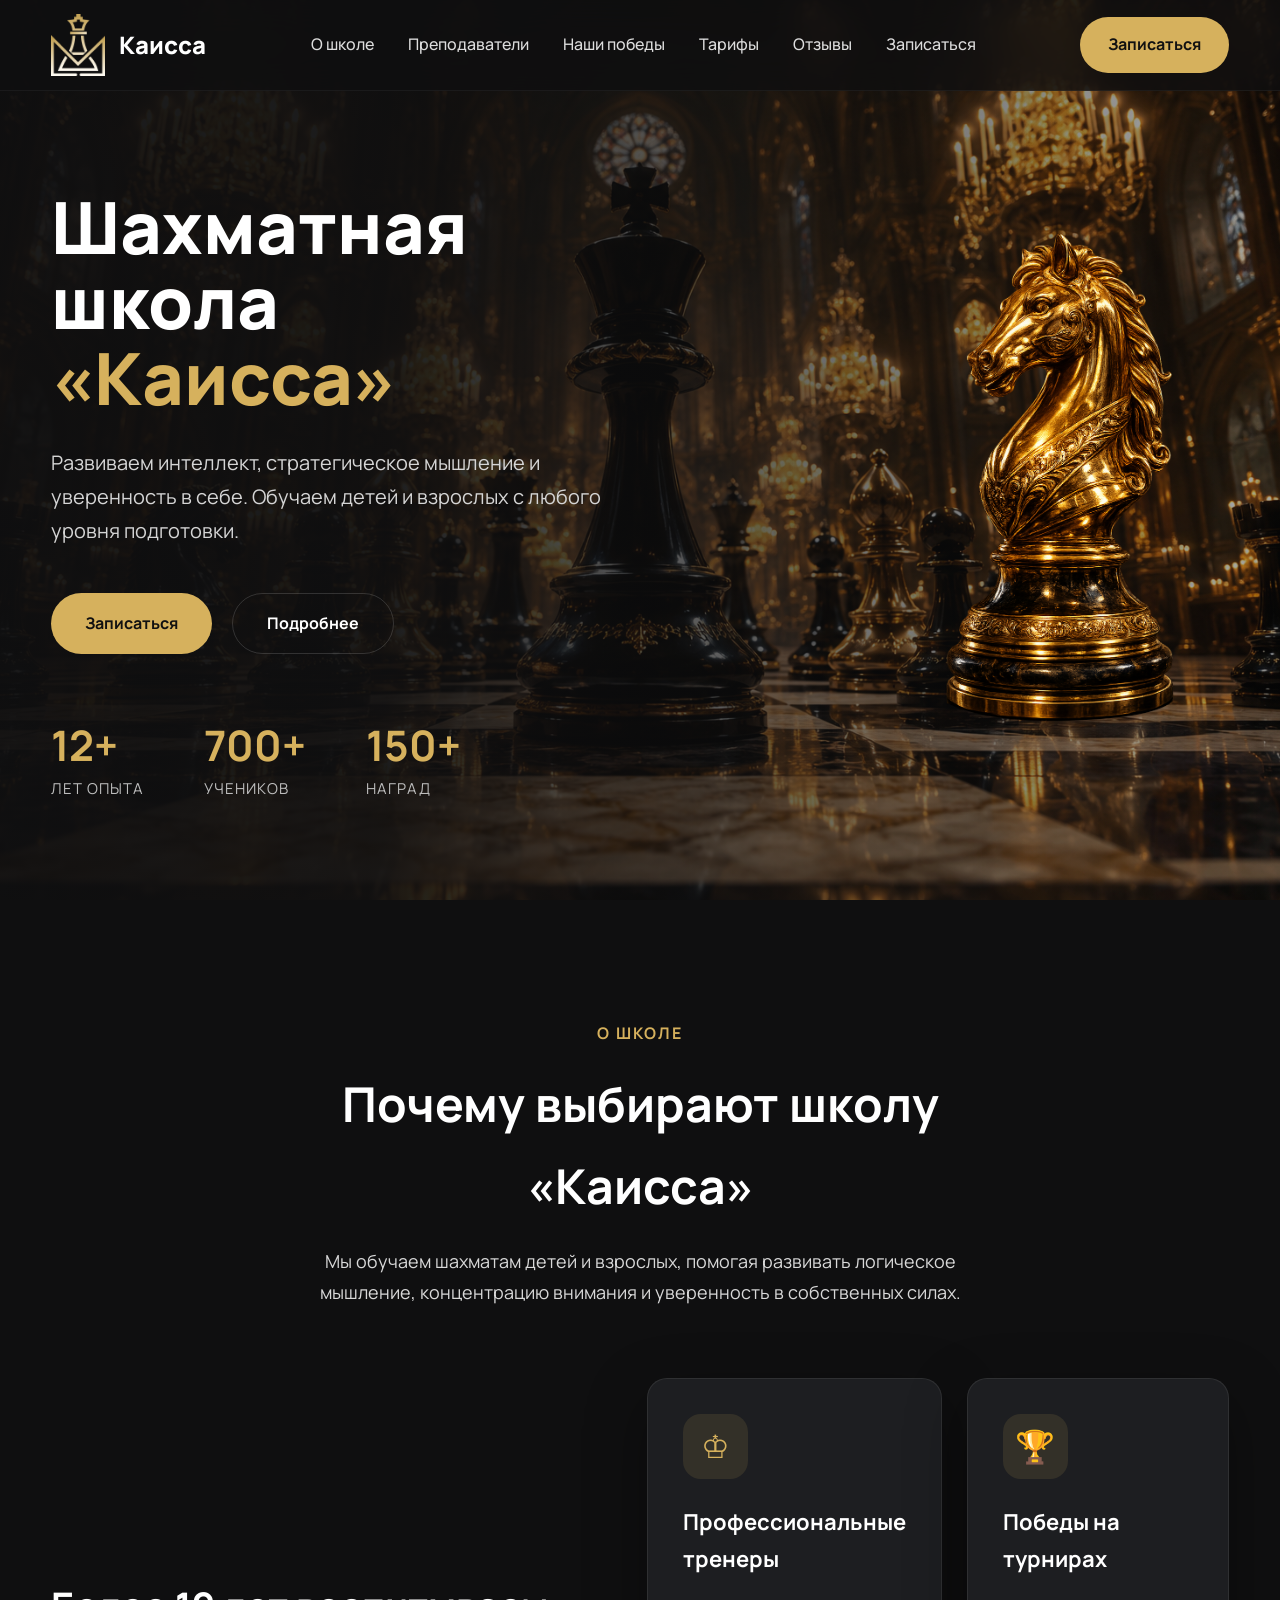
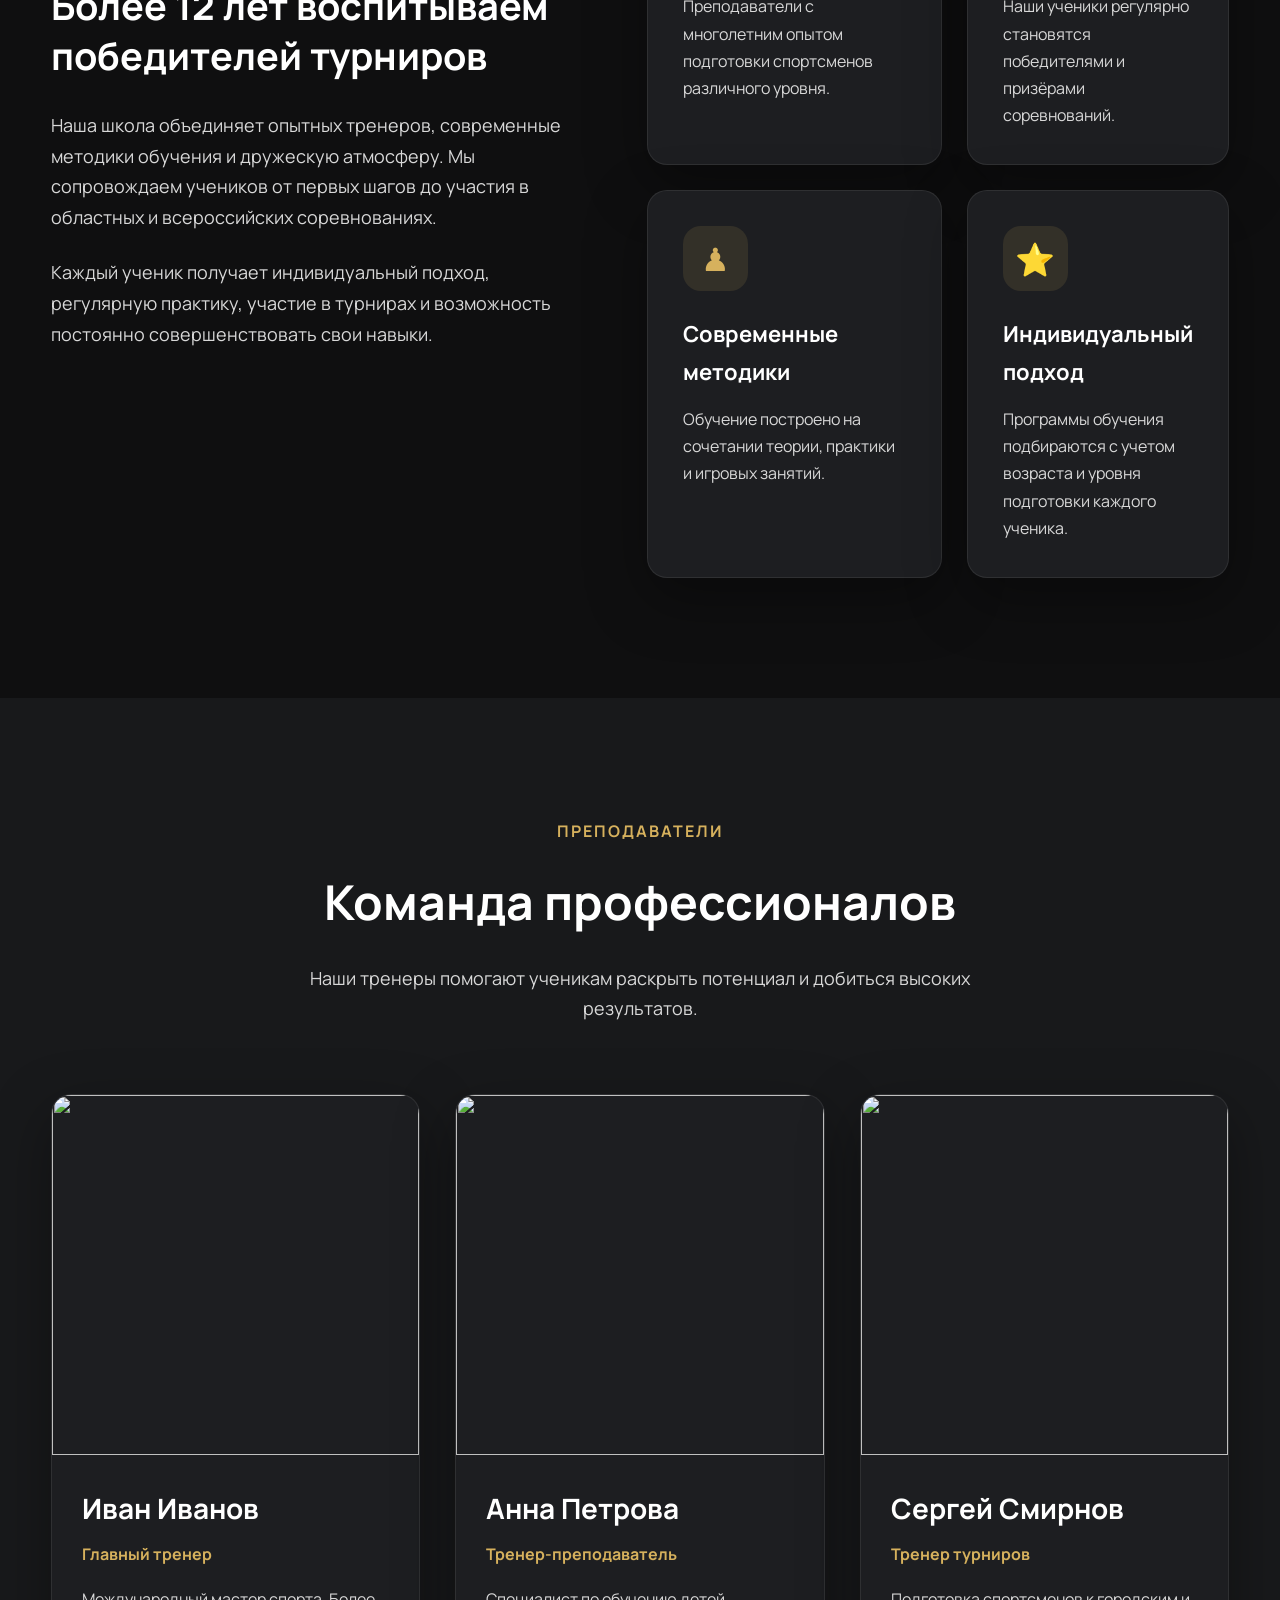
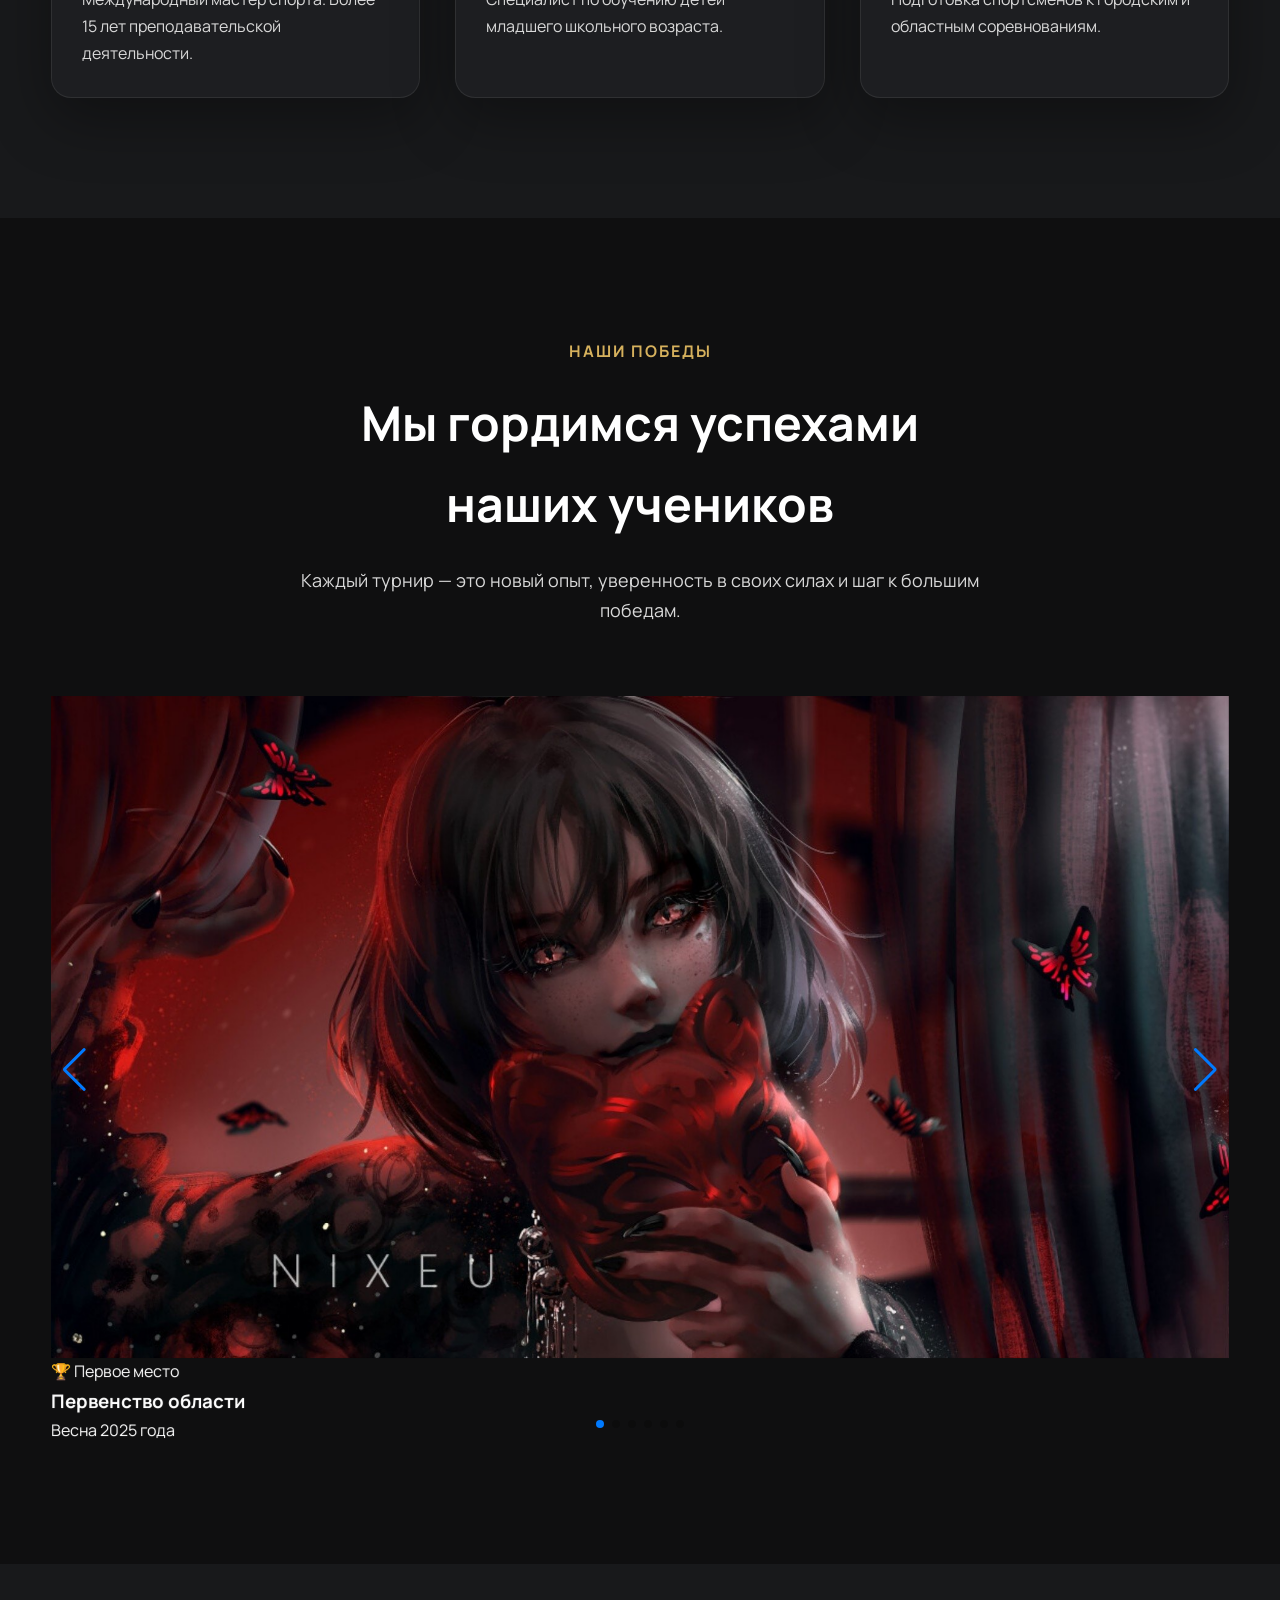
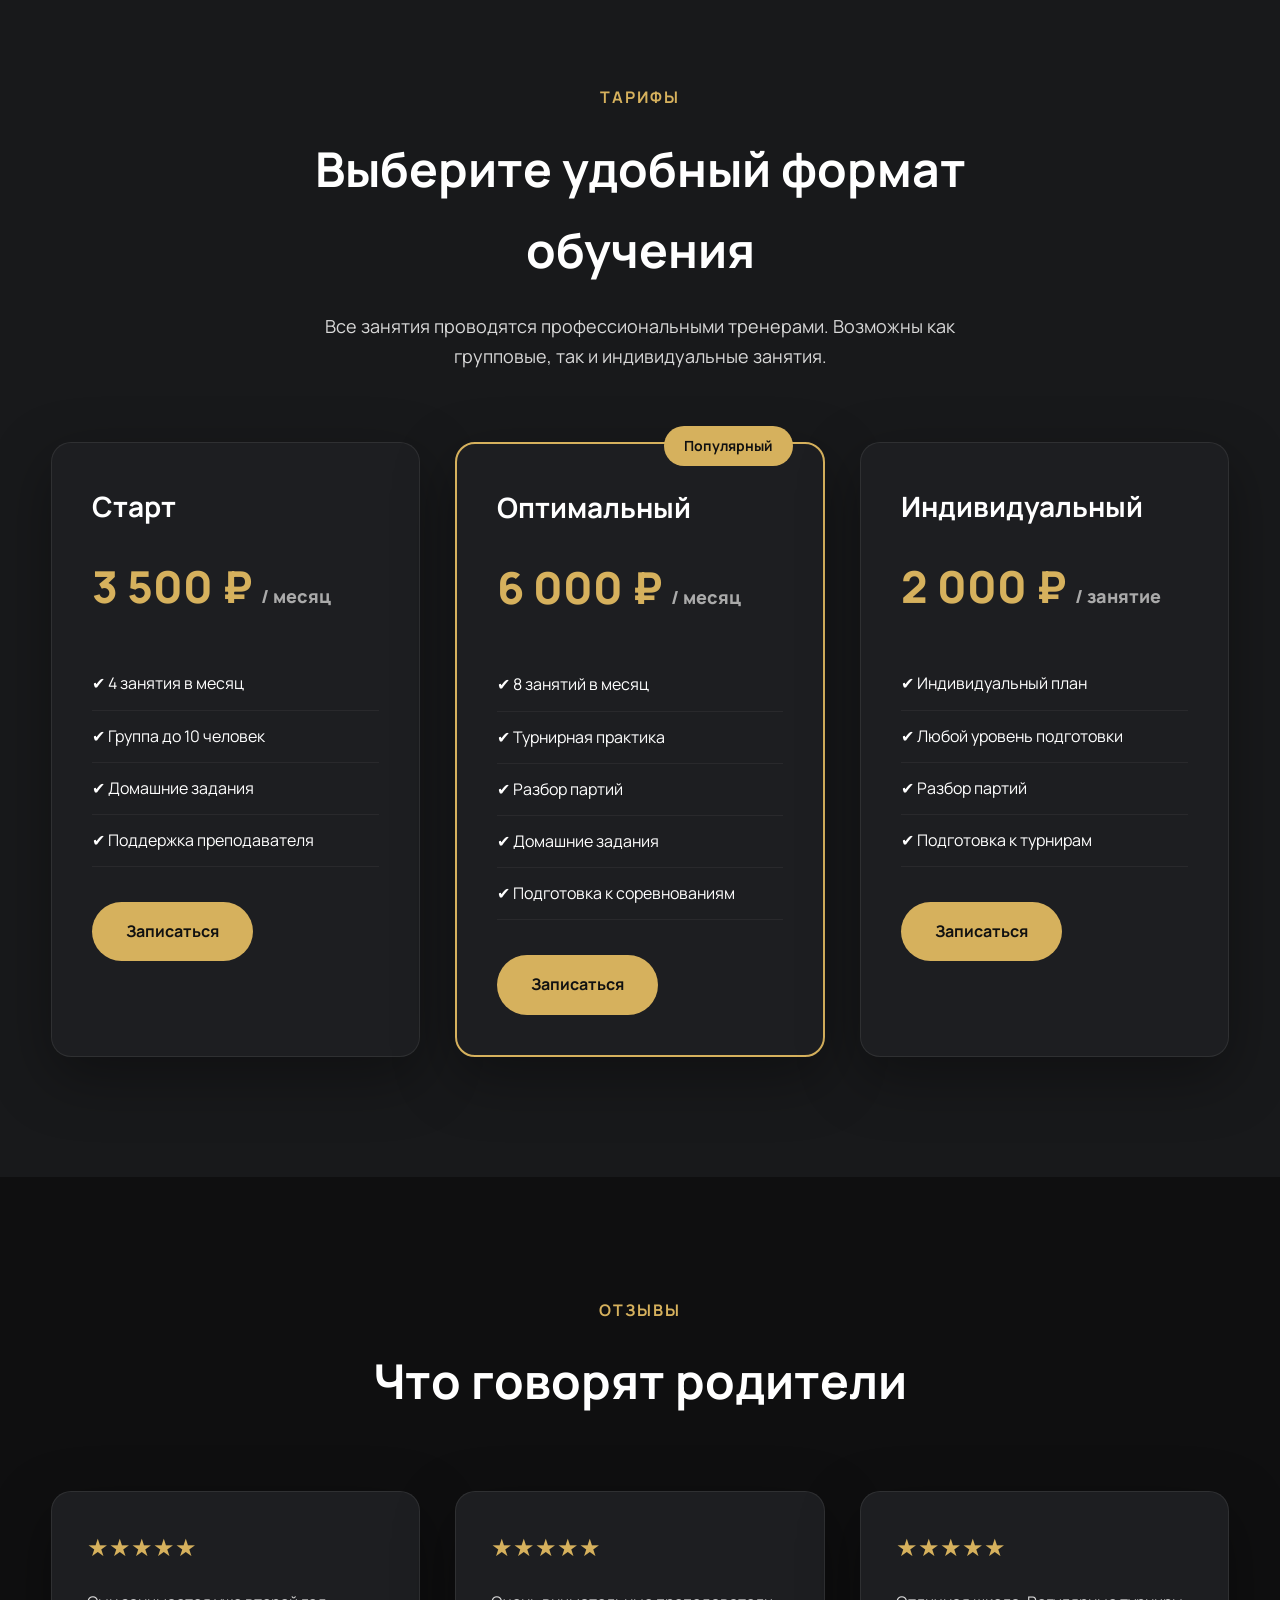
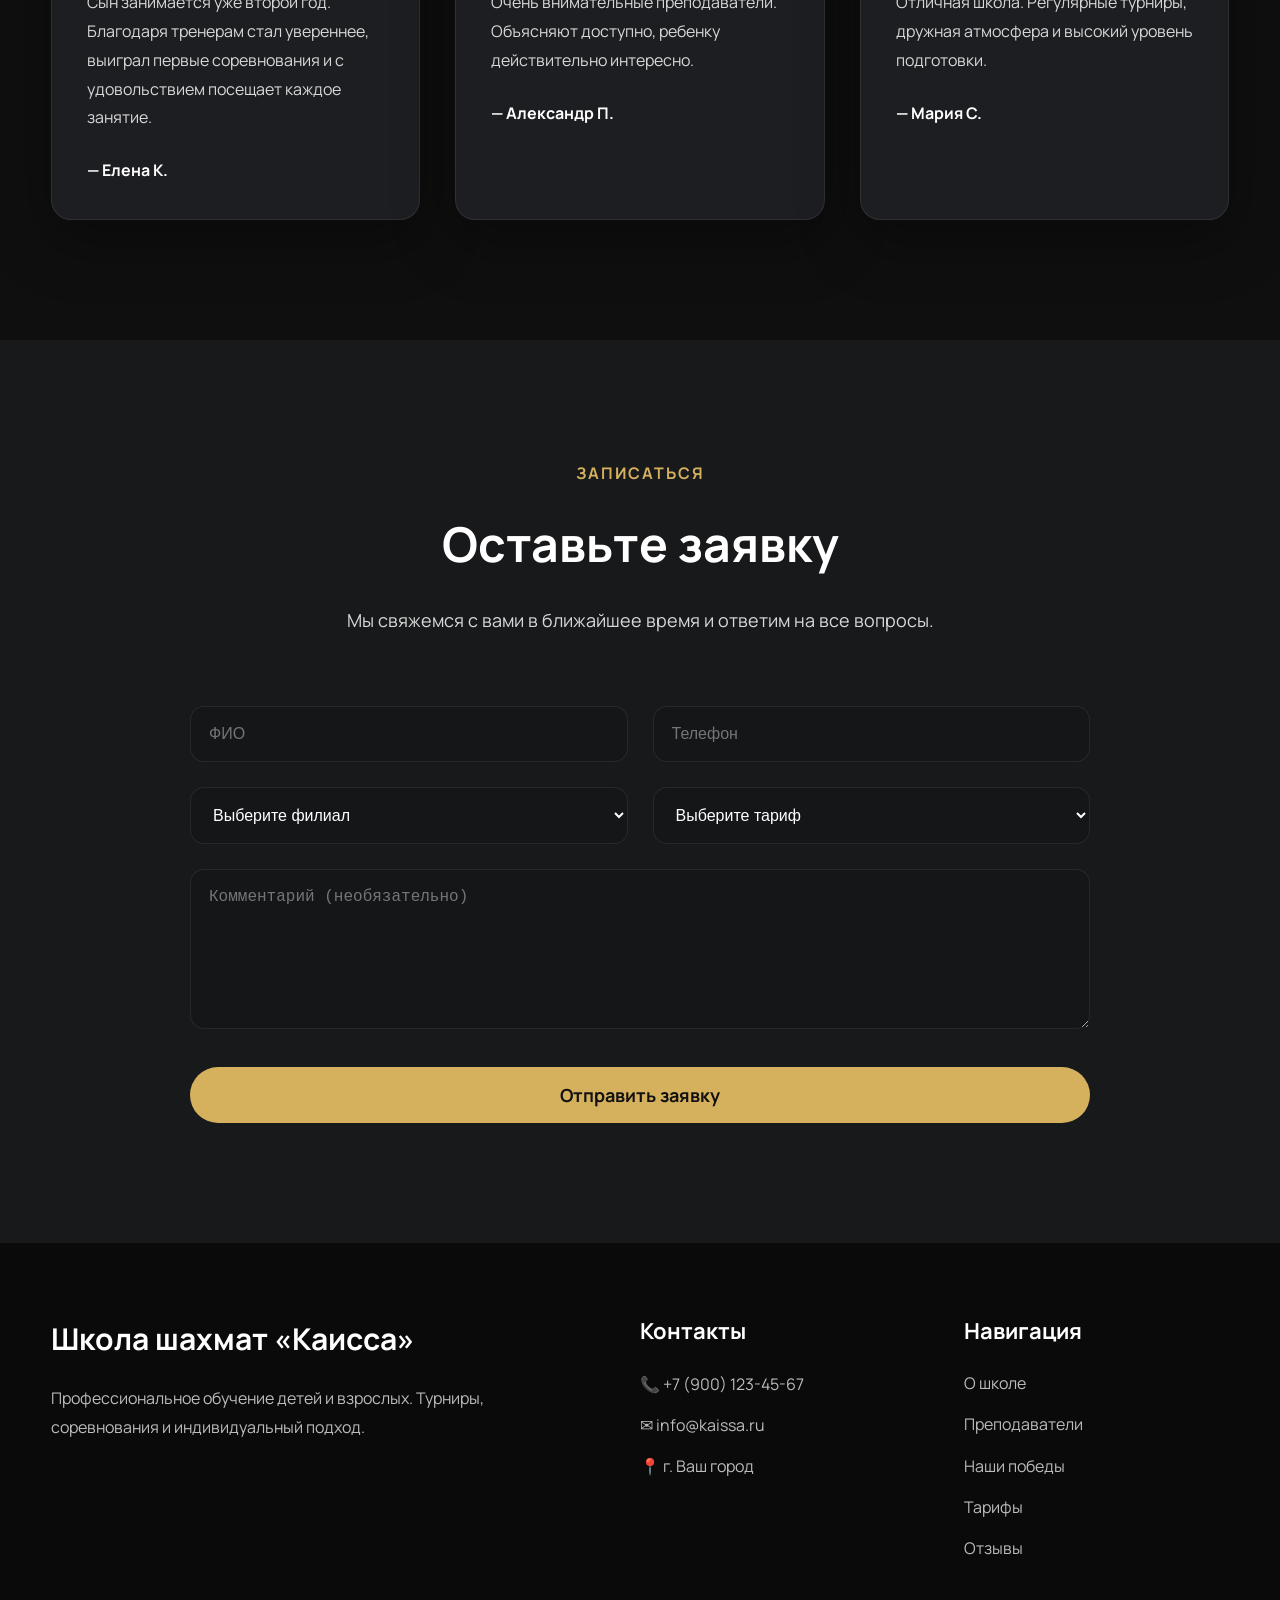
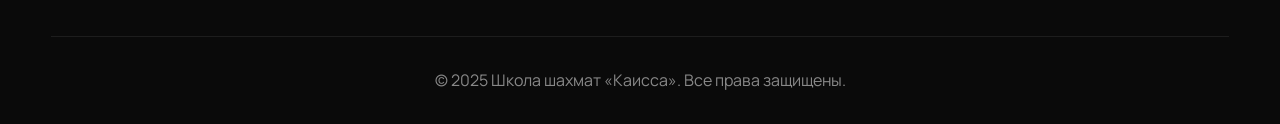
==== index.html @ a59db33d "Add files via upload" ====
<!DOCTYPE html>
<html lang="ru">

<head>

    <meta charset="UTF-8">

    <meta name="viewport" content="width=device-width, initial-scale=1.0">

    <title>Профессиональная школа шахмат «Каисса»</title>

    <meta name="description"
        content="Профессиональная школа шахмат «Каисса». Обучение детей и взрослых. Турниры, соревнования, опытные тренеры.">

    <!-- Google Fonts -->

    <link rel="preconnect" href="https://fonts.googleapis.com">

    <link rel="preconnect" href="https://fonts.gstatic.com" crossorigin>

    <link href="https://fonts.googleapis.com/css2?family=Manrope:wght@300;400;500;600;700;800&display=swap"
        rel="stylesheet">

    <!-- Swiper -->

    <link rel="stylesheet"
        href="https://cdn.jsdelivr.net/npm/swiper@11/swiper-bundle.min.css" />

    <!-- CSS -->

    <link rel="stylesheet" href="css/style.css">

    <link rel="stylesheet" href="css/hero.css">

    <link rel="stylesheet" href="css/sections.css">

    <link rel="stylesheet" href="css/swiper.css">

    <link rel="stylesheet" href="css/adaptive.css">

    <link rel="stylesheet" href="css/mobile.css">

</head>

<body>

<!-- ================= HEADER ================= -->

<header class="header">

    <div class="container">

        <a href="#" class="logo">

            <img src="img/logo.png" alt="Каисса">

            <span>Каисса</span>

        </a>

        <nav class="menu">

            <a href="#about">О школе</a>

            <a href="#teachers">Преподаватели</a>

            <a href="#achievements">Наши победы</a>

            <a href="#prices">Тарифы</a>

            <a href="#reviews">Отзывы</a>

            <a href="#contact">Записаться</a>

        </nav>

        <button class="burger">

    <span></span>

    <span></span>

    <span></span>

</button>

        <a href="#contact" class="header-btn">

            Записаться

        </a>


</header>

<!-- ================= HERO ================= -->

<section class="hero">

    <div class="hero-overlay"></div>

    <img src="img/hero.jpg" class="hero-bg" alt="">

<div class="container hero-content">

    <!-- Левая колонка -->

    <div class="hero-text">


        <h1>
            Шахматная школа
            <span>«Каисса»</span>
        </h1>

        <p>
            Развиваем интеллект, стратегическое мышление и уверенность в себе.
            Обучаем детей и взрослых с любого уровня подготовки.
        </p>

        <div class="hero-buttons">

            <a href="#contact" class="btn btn-gold">
                Записаться
            </a>

            <a href="#about" class="btn btn-dark">
                Подробнее
            </a>

        </div>

        <div class="hero-stats">

            <div>
                <strong>12+</strong>
                <span>лет опыта</span>
            </div>

            <div>
                <strong>700+</strong>
                <span>учеников</span>
            </div>

            <div>
                <strong>150+</strong>
                <span>наград</span>
            </div>

        </div>

    </div>

    <!-- Правая колонка -->

    <div class="hero-image">

        <img src="img/knight.png" alt="Шахматный конь">

    </div>

</div>

</section>
<!-- ================= ABOUT ================= -->

<section class="section" id="about">

    <div class="container">

        <div class="section-header">

            <span>О школе</span>

            <h2>Почему выбирают школу «Каисса»</h2>

            <p>
                Мы обучаем шахматам детей и взрослых, помогая развивать
                логическое мышление, концентрацию внимания и уверенность в
                собственных силах.
            </p>

        </div>

        <div class="about-grid">

            <div class="about-text">

                <h3>

                    Более 12 лет воспитываем победителей турниров

                </h3>

                <p>

                    Наша школа объединяет опытных тренеров, современные
                    методики обучения и дружескую атмосферу. Мы сопровождаем
                    учеников от первых шагов до участия в областных и
                    всероссийских соревнованиях.

                </p>

                <p>

                    Каждый ученик получает индивидуальный подход, регулярную
                    практику, участие в турнирах и возможность постоянно
                    совершенствовать свои навыки.

                </p>

            </div>

            <div class="about-cards">

                <div class="info-card">

                    <div class="icon">
                        ♔
                    </div>

                    <h3>Профессиональные тренеры</h3>

                    <p>

                        Преподаватели с многолетним опытом подготовки
                        спортсменов различного уровня.

                    </p>

                </div>

                <div class="info-card">

                    <div class="icon">
                        🏆
                    </div>

                    <h3>Победы на турнирах</h3>

                    <p>

                        Наши ученики регулярно становятся победителями и
                        призёрами соревнований.

                    </p>

                </div>

                <div class="info-card">

                    <div class="icon">
                        ♟
                    </div>

                    <h3>Современные методики</h3>

                    <p>

                        Обучение построено на сочетании теории, практики и
                        игровых занятий.

                    </p>

                </div>

                <div class="info-card">

                    <div class="icon">
                        ⭐
                    </div>

                    <h3>Индивидуальный подход</h3>

                    <p>

                        Программы обучения подбираются с учетом возраста и
                        уровня подготовки каждого ученика.

                    </p>

                </div>

            </div>

        </div>

    </div>

</section>

<!-- ================= TEACHERS ================= -->

<section class="section dark" id="teachers">

    <div class="container">

        <div class="section-header">

            <span>Преподаватели</span>

            <h2>Команда профессионалов</h2>

            <p>

                Наши тренеры помогают ученикам раскрыть потенциал и добиться
                высоких результатов.

            </p>

        </div>

        <div class="teachers-grid">

            <article class="teacher-card">

                <div class="teacher-photo">

                    <img src="img/teacher1.jpg" alt="">

                </div>

                <div class="teacher-info">

                    <h3>Иван Иванов</h3>

                    <span>Главный тренер</span>

                    <p>

                        Международный мастер спорта.
                        Более 15 лет преподавательской деятельности.

                    </p>

                </div>

            </article>

            <article class="teacher-card">

                <div class="teacher-photo">

                    <img src="img/teacher2.jpg" alt="">

                </div>

                <div class="teacher-info">

                    <h3>Анна Петрова</h3>

                    <span>Тренер-преподаватель</span>

                    <p>

                        Специалист по обучению детей младшего школьного
                        возраста.

                    </p>

                </div>

            </article>

            <article class="teacher-card">

                <div class="teacher-photo">

                    <img src="img/teacher3.jpg" alt="">

                </div>

                <div class="teacher-info">

                    <h3>Сергей Смирнов</h3>

                    <span>Тренер турниров</span>

                    <p>

                        Подготовка спортсменов к городским и областным
                        соревнованиям.

                    </p>

                </div>

            </article>

        </div>

    </div>

</section>
<!-- ================= ACHIEVEMENTS ================= -->

<section class="section" id="achievements">

    <div class="container">

        <div class="section-header">

            <span>Наши победы</span>

            <h2>Мы гордимся успехами наших учеников</h2>

            <p>

                Каждый турнир — это новый опыт, уверенность в своих силах и
                шаг к большим победам.

            </p>

        </div>

        <div class="swiper achievementsSwiper">

            <div class="swiper-wrapper">

                <div class="swiper-slide">

                    <div class="achievement-card">

                        <img src="img/win1.jpg" alt="">

                        <div class="achievement-overlay">

                            <span class="achievement-badge">

                                🏆 Первое место

                            </span>

                            <h3>

                                Первенство области

                            </h3>

                            <p>

                                Весна 2025 года

                            </p>

                        </div>

                    </div>

                </div>

                <div class="swiper-slide">

                    <div class="achievement-card">

                        <img src="img/win2.jpg" alt="">

                        <div class="achievement-overlay">

                            <span class="achievement-badge">

                                ♟ Белая ладья

                            </span>

                            <h3>

                                Командный турнир

                            </h3>

                            <p>

                                Городской этап

                            </p>

                        </div>

                    </div>

                </div>

                <div class="swiper-slide">

                    <div class="achievement-card">

                        <img src="img/win3.jpg" alt="">

                        <div class="achievement-overlay">

                            <span class="achievement-badge">

                                🥇 Чемпион города

                            </span>

                            <h3>

                                Категория до 10 лет

                            </h3>

                            <p>

                                Индивидуальный зачёт

                            </p>

                        </div>

                    </div>

                </div>

                <div class="swiper-slide">

                    <div class="achievement-card">

                        <img src="img/win4.jpg" alt="">

                        <div class="achievement-overlay">

                            <span class="achievement-badge">

                                ♔ Кубок Каиссы

                            </span>

                            <h3>

                                Внутришкольный турнир

                            </h3>

                            <p>

                                Финальный этап

                            </p>

                        </div>

                    </div>

                </div>

                <div class="swiper-slide">

                    <div class="achievement-card">

                        <img src="img/win5.jpg" alt="">

                        <div class="achievement-overlay">

                            <span class="achievement-badge">

                                ⭐ Лучший дебют

                            </span>

                            <h3>

                                Областной фестиваль

                            </h3>

                            <p>

                                Номинация турнира

                            </p>

                        </div>

                    </div>

                </div>

                <div class="swiper-slide">

                    <div class="achievement-card">

                        <img src="img/win6.jpg" alt="">

                        <div class="achievement-overlay">

                            <span class="achievement-badge">

                                📸 Команда Каисса

                            </span>

                            <h3>

                                Наши чемпионы

                            </h3>

                            <p>

                                Сезон 2025

                            </p>

                        </div>

                    </div>

                </div>

            </div>

            <div class="swiper-button-prev"></div>

            <div class="swiper-button-next"></div>

            <div class="swiper-pagination"></div>

        </div>

    </div>

</section>
<!-- ================= PRICES ================= -->

<section class="section dark" id="prices">

    <div class="container">

        <div class="section-header">

            <span>Тарифы</span>

            <h2>Выберите удобный формат обучения</h2>

            <p>

                Все занятия проводятся профессиональными тренерами.
                Возможны как групповые, так и индивидуальные занятия.

            </p>

        </div>

        <div class="prices-grid">

            <div class="price-card">

                <div class="price-top">

                    <h3>Старт</h3>

                    <div class="price">

                        3 500 ₽

                        <span>/ месяц</span>

                    </div>

                </div>

                <ul>

                    <li>✔ 4 занятия в месяц</li>

                    <li>✔ Группа до 10 человек</li>

                    <li>✔ Домашние задания</li>

                    <li>✔ Поддержка преподавателя</li>

                </ul>

                <a href="#contact" class="btn btn-gold">

                    Записаться

                </a>

            </div>

            <div class="price-card featured">

                <div class="popular">

                    Популярный

                </div>

                <div class="price-top">

                    <h3>Оптимальный</h3>

                    <div class="price">

                        6 000 ₽

                        <span>/ месяц</span>

                    </div>

                </div>

                <ul>

                    <li>✔ 8 занятий в месяц</li>

                    <li>✔ Турнирная практика</li>

                    <li>✔ Разбор партий</li>

                    <li>✔ Домашние задания</li>

                    <li>✔ Подготовка к соревнованиям</li>

                </ul>

                <a href="#contact" class="btn btn-gold">

                    Записаться

                </a>

            </div>

            <div class="price-card">

                <div class="price-top">

                    <h3>Индивидуальный</h3>

                    <div class="price">

                        2 000 ₽

                        <span>/ занятие</span>

                    </div>

                </div>

                <ul>

                    <li>✔ Индивидуальный план</li>

                    <li>✔ Любой уровень подготовки</li>

                    <li>✔ Разбор партий</li>

                    <li>✔ Подготовка к турнирам</li>

                </ul>

                <a href="#contact" class="btn btn-gold">

                    Записаться

                </a>

            </div>

        </div>

    </div>

</section>

<!-- ================= REVIEWS ================= -->

<section class="section" id="reviews">

    <div class="container">

        <div class="section-header">

            <span>Отзывы</span>

            <h2>Что говорят родители</h2>

        </div>

        <div class="reviews-grid">

            <div class="review-card">

                <div class="review-stars">

                    ★★★★★

                </div>

                <p>

                    Сын занимается уже второй год.
                    Благодаря тренерам стал увереннее, выиграл первые соревнования
                    и с удовольствием посещает каждое занятие.

                </p>

                <div class="review-author">

                    — Елена К.

                </div>

            </div>

            <div class="review-card">

                <div class="review-stars">

                    ★★★★★

                </div>

                <p>

                    Очень внимательные преподаватели.
                    Объясняют доступно, ребенку действительно интересно.

                </p>

                <div class="review-author">

                    — Александр П.

                </div>

            </div>

            <div class="review-card">

                <div class="review-stars">

                    ★★★★★

                </div>

                <p>

                    Отличная школа.
                    Регулярные турниры, дружная атмосфера и высокий уровень подготовки.

                </p>

                <div class="review-author">

                    — Мария С.

                </div>

            </div>

        </div>

    </div>

</section>

<!-- ================= CONTACT ================= -->

<section class="section dark" id="contact">

    <div class="container">

        <div class="section-header">

            <span>Записаться</span>

            <h2>Оставьте заявку</h2>

            <p>

                Мы свяжемся с вами в ближайшее время и ответим на все вопросы.

            </p>

        </div>

        <form class="contact-form" action="send.php" method="POST">

            <div class="form-grid">

                <input
                    type="text"
                    name="name"
                    placeholder="ФИО"
                    required
                >

                <input
                    type="tel"
                    name="phone"
                    placeholder="Телефон"
                    required
                >

                <select name="address" required>

                    <option value="">Выберите филиал</option>

                    <option>ул. Ленина, 10</option>

                    <option>пр. Победы, 25</option>

                    <option>ул. Советская, 17</option>

                </select>

                <select name="tariff" required>

                    <option value="">Выберите тариф</option>

                    <option>Старт</option>

                    <option>Оптимальный</option>

                    <option>Индивидуальный</option>

                </select>

            </div>

            <textarea
                name="message"
                rows="5"
                placeholder="Комментарий (необязательно)"
            ></textarea>

            <button class="btn btn-gold">

                Отправить заявку

            </button>

        </form>

    </div>

</section>

<!-- ================= FOOTER ================= -->

<footer class="footer">

    <div class="container">

        <div class="footer-grid">

            <div>

                <h3>Школа шахмат «Каисса»</h3>

                <p>

                    Профессиональное обучение детей и взрослых.
                    Турниры, соревнования и индивидуальный подход.

                </p>

            </div>

            <div>

                <h4>Контакты</h4>

                <p>📞 +7 (900) 123-45-67</p>

                <p>✉ info@kaissa.ru</p>

                <p>📍 г. Ваш город</p>

            </div>

            <div>

                <h4>Навигация</h4>

                <a href="#about">О школе</a>
                <a href="#teachers">Преподаватели</a>
                <a href="#achievements">Наши победы</a>
                <a href="#prices">Тарифы</a>
                <a href="#reviews">Отзывы</a>

            </div>

        </div>

        <div class="footer-bottom">

            © 2025 Школа шахмат «Каисса». Все права защищены.

        </div>

    </div>

</footer>

<!-- ================= SCRIPTS ================= -->

<script src="https://cdn.jsdelivr.net/npm/swiper@11/swiper-bundle.min.js"></script>

<script src="js/script.js"></script>

</body>
</html>
---- css/style.css ----
/* ==================================================
   ОБЩИЕ НАСТРОЙКИ
================================================== */

:root{

    --bg:#0f0f10;
    --bg-light:#18191b;

    --card:#1d1e21;

    --gold:#d6b15d;
    --gold-hover:#c39d44;

    --white:#ffffff;

    --text:#d8d8d8;

    --border:rgba(255,255,255,.08);

    --shadow:0 20px 60px rgba(0,0,0,.35);

    --radius:20px;

    --transition:.35s;

}

*{

    margin:0;
    padding:0;
    box-sizing:border-box;

}

html{

    scroll-behavior:smooth;

}

body{

    font-family:'Manrope',sans-serif;

    background:var(--bg);

    color:var(--white);

    overflow-x:hidden;

    line-height:1.7;

}

img{

    display:block;

    width:100%;

}

a{

    color:inherit;

    text-decoration:none;

}

button{

    font-family:inherit;

}

ul{

    list-style:none;

}

.container{

    width:min(1200px,92%);

    margin:auto;
    

}

.section{

    padding:120px 0;

}

.section.dark{

    background:var(--bg-light);

}

.section-header{

    text-align:center;

    max-width:700px;

    margin:0 auto 70px;

}

.section-header span{

    display:inline-block;

    color:var(--gold);

    font-weight:700;

    letter-spacing:2px;

    text-transform:uppercase;

    margin-bottom:16px;

}

.section-header h2{

    font-size:48px;

    margin-bottom:20px;

}

.section-header p{

    color:var(--text);

    font-size:18px;

}

/* ==================================================
   HEADER
================================================== */

.header{

    position:fixed;

    top:0;
    left:0;

    width:100%;

    z-index:1000;

    background:rgba(15,15,16,.78);

    backdrop-filter:blur(18px);

    border-bottom:1px solid rgba(255,255,255,.05);

}

.header .container{

    display:flex;

    align-items:center;

    justify-content:space-between;

    height:90px;

}

.logo{

    display:flex;

    align-items:center;

    gap:14px;

    font-size:24px;

    font-weight:800;

}

.logo img{

    width:54px;

}

.menu{

    display:flex;

    gap:34px;

}

.menu a{

    color:#ddd;

    transition:var(--transition);

    font-weight:500;

}

.menu a:hover{

    color:var(--gold);

}

/* ==================================================
   BUTTONS
================================================== */

.btn{

    display:inline-flex;

    align-items:center;

    justify-content:center;

    padding:16px 34px;

    border-radius:50px;

    transition:var(--transition);

    font-weight:700;

}

.btn-gold{

    background:var(--gold);

    color:#111;

}

.btn-gold:hover{

    background:var(--gold-hover);

    transform:translateY(-3px);

}

.btn-dark{

    border:1px solid rgba(255,255,255,.15);

}

.btn-dark:hover{

    border-color:var(--gold);

    color:var(--gold);

}

.header-btn{

    background:var(--gold);

    color:#111;

    padding:14px 28px;

    border-radius:40px;

    font-weight:700;

    transition:var(--transition);

}

.header-btn:hover{

    background:var(--gold-hover);

}

/* ==================================================
   BURGER
================================================== */

.burger{

    display:none;

    background:none;

    border:none;

    cursor:pointer;

}

.burger span{

    display:block;

    width:28px;

    height:3px;

    margin:5px 0;

    background:#fff;

    border-radius:5px;

}

/* ==================================================
   CARDS
================================================== */

.info-card,
.teacher-card,
.price-card,
.review-card{

    background:var(--card);

    border-radius:var(--radius);

    border:1px solid var(--border);

    box-shadow:var(--shadow);

}

/* ==================================================
   FORM
================================================== */

input,
textarea,
select{

    width:100%;

    background:#151618;

    color:white;

    border:1px solid rgba(255,255,255,.08);

    border-radius:14px;

    padding:18px;

    outline:none;

    font-size:16px;

    transition:.3s;

}

input:focus,
textarea:focus,
select:focus{

    border-color:var(--gold);

}

textarea{

    resize:vertical;

    min-height:160px;

}

/* ==================================================
   FOOTER
================================================== */

.footer{

    background:#0a0a0b;

    padding:70px 0 30px;

}

.footer-grid{

    display:grid;

    grid-template-columns:2fr 1fr 1fr;

    gap:60px;

}

.footer h3,
.footer h4{

    margin-bottom:20px;

}

.footer p{

    color:#bbb;

    margin-bottom:12px;

}

.footer a{

    display:block;

    color:#bbb;

    margin-bottom:10px;

    transition:.3s;

}

.footer a:hover{

    color:var(--gold);

}

.footer-bottom{

    border-top:1px solid rgba(255,255,255,.06);

    margin-top:60px;

    padding-top:25px;

    color:#888;

    text-align:center;

}
---- css/hero.css ----
/* ==================================================
   HERO
================================================== */

.hero{

    position:relative;

    min-height:100vh;

    display:flex;

    align-items:center;

    overflow:hidden;

    padding-top:90px;

}

.hero-bg{

    position:absolute;

    inset:0;

    width:100%;

    height:100%;

    object-fit:cover;

    z-index:-2;

}

.hero-overlay{

    position:absolute;

    inset:0;

    background:
        linear-gradient(
            90deg,
            rgba(15,15,16,.95) 30%,
            rgba(15,15,16,.75) 45%,
            rgba(15,15,16,.35) 100%
        );

    z-index:-1;

}

.hero-content{

    display:grid;

    grid-template-columns:1fr 420px;

    gap:80px;

    align-items:center;

    min-height:calc(100vh - 90px);

}

.hero-image{

    display:flex;

    justify-content:flex-end;

    align-items:center;

}

.hero-image img{

    width:420px;

    max-width:none;

    display:block;

    transform:translateX(40px);

}

.hero-text{

    max-width:650px;

}

.hero-badge{

    display:inline-flex;

    align-items:center;

    gap:10px;

    padding:12px 22px;

    border-radius:50px;

    background:rgba(214,177,93,.12);

    border:1px solid rgba(214,177,93,.35);

    color:var(--gold);

    font-weight:700;

    margin-bottom:30px;

}

.hero h1{

    font-size:72px;

    line-height:1.05;

    margin-bottom:30px;

    font-weight:800;

}

.hero h1 span{

    display:block;

    color:var(--gold);

}

.hero p{

    max-width:560px;

    font-size:20px;

    color:#d5d5d5;

    margin-bottom:45px;

}

.hero-buttons{

    display:flex;

    gap:20px;

    margin-bottom:70px;

}

.hero-stats{

    display:flex;

    gap:60px;

}

.hero-stats div{

    display:flex;

    flex-direction:column;

}

.hero-stats strong{

    font-size:42px;

    color:var(--gold);

    line-height:1;

}

.hero-stats span{

    color:#bdbdbd;

    margin-top:10px;

    font-size:15px;

    text-transform:uppercase;

    letter-spacing:1px;

}
.hero-right{

    position:relative;

 width:80%;

}

.hero-image{

    width:100%;

    max-width:600px;

    margin-left:auto;

    animation:float 5s ease-in-out infinite;

}


/* ===========================================
   Плавное появление
=========================================== */

.hero-badge{

    animation:fadeUp .6s ease both;

}

.hero h1{

    animation:fadeUp .8s ease both;

}

.hero p{

    animation:fadeUp 1s ease both;

}

.hero-buttons{

    animation:fadeUp 1.2s ease both;

}

.hero-stats{

    animation:fadeUp 1.4s ease both;

}

@keyframes fadeUp{

    from{

        opacity:0;

        transform:translateY(35px);

    }

    to{

        opacity:1;

        transform:translateY(0);

    }

}

/* ===========================================
   Большие экраны
=========================================== */

@media(min-width:1500px){

.hero h1{

font-size:88px;

}

.hero p{

font-size:24px;

max-width:700px;

}

}

/* ===========================================
   Планшет
=========================================== */

@media(max-width:1000px){

.hero{

padding-top:120px;

}

.hero h1{

font-size:56px;

}

.hero p{

font-size:18px;

}

.hero-buttons{

flex-wrap:wrap;

}

.hero-stats{

gap:35px;

}

.hero-stats strong{

font-size:34px;

}

}

/* ===========================================
   Телефон
=========================================== */

@media(max-width:700px){
    .hero-content{

    grid-template-columns:1fr;

}

.hero-image{

    margin-top:40px;

}

.hero-image img{

    max-width:270px;

}

.hero{

text-align:center;

}

.hero-text{

max-width:100%;

}

.hero-badge{

margin:auto auto 25px;

}

.hero h1{

font-size:42px;

}

.hero p{

font-size:17px;

margin-bottom:35px;

}

.hero-buttons{

justify-content:center;

flex-direction:column;

}

.hero-buttons .btn{

width:100%;

}

.hero-stats{

justify-content:space-between;

gap:10px;

margin-top:20px;

}

.hero-stats strong{

font-size:28px;

}

.hero-stats span{

font-size:12px;

}

}
@keyframes float{

    0%{

        transform:translateY(0);

    }

    50%{

        transform:translateY(-12px);

    }

    100%{

        transform:translateY(0);

    }

}
---- css/sections.css ----
/* ==================================================
   ABOUT
================================================== */

.about-grid{

    display:grid;

    grid-template-columns:1fr 1fr;

    gap:70px;

    align-items:center;

}

.about-text h3{

    font-size:38px;

    margin-bottom:30px;

    line-height:1.3;

}

.about-text p{

    color:var(--text);

    margin-bottom:25px;

    font-size:18px;

}

.about-cards{

    display:grid;

    grid-template-columns:repeat(2,1fr);

    gap:25px;

}

.info-card{

    padding:35px;

    transition:.35s;

}

.info-card:hover{

    transform:translateY(-10px);

    border-color:rgba(214,177,93,.4);

}

.icon{

    width:65px;

    height:65px;

    border-radius:18px;

    display:flex;

    align-items:center;

    justify-content:center;

    background:rgba(214,177,93,.12);

    color:var(--gold);

    font-size:32px;

    margin-bottom:25px;

}

.info-card h3{

    margin-bottom:15px;

    font-size:22px;

}

.info-card p{

    color:var(--text);

}

/* ==================================================
   TEACHERS
================================================== */

.teachers-grid{

    display:grid;

    grid-template-columns:repeat(3,1fr);

    gap:35px;

}

.teacher-card{

    overflow:hidden;

    transition:.35s;

}

.teacher-card:hover{

    transform:translateY(-10px);

}

.teacher-photo{

    height:360px;

    overflow:hidden;

}

.teacher-photo img{

    width:100%;

    height:100%;

    object-fit:cover;

    transition:.45s;

}

.teacher-card:hover img{

    transform:scale(1.08);

}

.teacher-info{

    padding:30px;

}

.teacher-info h3{

    font-size:28px;

    margin-bottom:8px;

}

.teacher-info span{

    color:var(--gold);

    font-weight:700;

    display:block;

    margin-bottom:18px;

}

.teacher-info p{

    color:var(--text);

}

/* ==================================================
   PRICES
================================================== */

.prices-grid{

    display:grid;

    grid-template-columns:repeat(3,1fr);

    gap:35px;

}

.price-card{

    position:relative;

    padding:40px;

    transition:.35s;

}

.price-card:hover{

    transform:translateY(-10px);

}

.price-top{

    margin-bottom:35px;

}

.price-top h3{

    font-size:28px;

    margin-bottom:18px;

}

.price{

    font-size:44px;

    font-weight:800;

    color:var(--gold);

}

.price span{

    font-size:18px;

    color:#aaa;

}

.price-card ul{

    margin-bottom:35px;

}

.price-card li{

    padding:12px 0;

    border-bottom:1px solid rgba(255,255,255,.05);

}

.featured{

    border:2px solid var(--gold);

    transform:scale(1.05);

}

.featured:hover{

    transform:scale(1.05) translateY(-10px);

}

.popular{

    position:absolute;

    top:-18px;

    right:30px;

    background:var(--gold);

    color:#111;

    padding:8px 20px;

    border-radius:30px;

    font-size:14px;

    font-weight:700;

}
/* ==================================================
   REVIEWS
================================================== */

.reviews-grid{

    display:grid;

    grid-template-columns:repeat(3,1fr);

    gap:35px;

}

.review-card{

    padding:35px;

    transition:.35s;

}

.review-card:hover{

    transform:translateY(-8px);

    border-color:rgba(214,177,93,.35);

}

.review-stars{

    color:var(--gold);

    font-size:24px;

    margin-bottom:20px;

}

.review-card p{

    color:var(--text);

    margin-bottom:25px;

    line-height:1.8;

}

.review-author{

    font-weight:700;

    color:white;

}

/* ==================================================
   CONTACT
================================================== */

.contact-form{

    max-width:900px;

    margin:0 auto;

}

.form-grid{

    display:grid;

    grid-template-columns:repeat(2,1fr);

    gap:25px;

    margin-bottom:25px;

}

.contact-form textarea{

    margin-bottom:30px;

}

.contact-form button{

    width:100%;

    border:none;

    cursor:pointer;

    font-size:18px;

}

/* ==================================================
   FOOTER
================================================== */

.footer{

    background:#0a0a0a;

}

.footer-grid{

    display:grid;

    grid-template-columns:2fr 1fr 1fr;

    gap:60px;

}

.footer h3{

    font-size:30px;

    margin-bottom:20px;

}

.footer h4{

    font-size:22px;

    margin-bottom:20px;

}

.footer p{

    color:#bcbcbc;

    line-height:1.8;

}

.footer a{

    display:block;

    margin-bottom:14px;

    color:#bcbcbc;

    transition:.3s;

}

.footer a:hover{

    color:var(--gold);

}

.footer-bottom{

    margin-top:60px;

    padding-top:30px;

    border-top:1px solid rgba(255,255,255,.08);

    text-align:center;

    color:#888;

}

/* ==================================================
   ANIMATIONS
================================================== */

.info-card,
.teacher-card,
.price-card,
.review-card{

    opacity:0;

    transform:translateY(40px);

    animation:cardFade .8s forwards;

}

.info-card:nth-child(2),
.teacher-card:nth-child(2),
.price-card:nth-child(2),
.review-card:nth-child(2){

    animation-delay:.15s;

}

.info-card:nth-child(3),
.teacher-card:nth-child(3),
.price-card:nth-child(3),
.review-card:nth-child(3){

    animation-delay:.3s;

}

.info-card:nth-child(4){

    animation-delay:.45s;

}

@keyframes cardFade{

    from{

        opacity:0;

        transform:translateY(40px);

    }

    to{

        opacity:1;

        transform:translateY(0);

    }

}

/* ==================================================
   MOBILE
================================================== */

@media(max-width:1000px){

.about-grid{

grid-template-columns:1fr;

}

.about-cards{

grid-template-columns:repeat(2,1fr);

}

.teachers-grid,
.prices-grid,
.reviews-grid{

grid-template-columns:1fr;

}

.featured{

transform:none;

}

.featured:hover{

transform:translateY(-10px);

}

.footer-grid{

grid-template-columns:1fr;

gap:40px;

}

}

@media(max-width:700px){

.section{

padding:80px 0;

}

.section-header h2{

font-size:34px;

}

.section-header p{

font-size:16px;

}

.about-cards{

grid-template-columns:1fr;

}

.form-grid{

grid-template-columns:1fr;

}

.teacher-photo{

height:300px;

}

.price{

font-size:36px;

}

.info-card,
.teacher-card,
.price-card,
.review-card{

padding:25px;

}

}
---- css/adaptive.css ----
/* ==========================================
   1200px
========================================== */

@media (max-width:1200px){

    .container{
        width:95%;
    }

    .hero h1{
        font-size:60px;
    }

}

/* ==========================================
   992px
========================================== */

@media (max-width:992px){

    .menu{

        position:fixed;

        top:90px;

        left:-100%;

        width:100%;

        background:#141414;

        flex-direction:column;

        align-items:center;

        gap:30px;

        padding:50px 0;

        transition:.4s;

    }

    .menu.active{

        left:0;

    }

    .burger{

        display:block;

    }

    .header-btn{

        display:none;

    }

    .hero{

        text-align:center;

    }

    .hero-text{

        margin:auto;

    }

    .hero-buttons{

        justify-content:center;

    }

    .hero-stats{

        justify-content:center;

    }

    .about-grid{

        grid-template-columns:1fr;

    }

    .teachers-grid{

        grid-template-columns:1fr 1fr;

    }

    .prices-grid{

        grid-template-columns:1fr;

    }

    .reviews-grid{

        grid-template-columns:1fr;

    }

    .footer-grid{

        grid-template-columns:1fr;

        text-align:center;

    }

}

/* ==========================================
   768px
========================================== */

@media (max-width:768px){

    .section{

        padding:90px 0;

    }

    .hero{

        min-height:90vh;

    }

    .hero h1{

        font-size:46px;

    }

    .hero p{

        font-size:17px;

    }

    .hero-buttons{

        flex-direction:column;

    }

    .hero-buttons .btn{

        width:100%;

    }

    .hero-stats{

        flex-wrap:wrap;

        gap:25px;

    }

    .about-cards{

        grid-template-columns:1fr;

    }

    .teachers-grid{

        grid-template-columns:1fr;

    }

    .form-grid{

        grid-template-columns:1fr;

    }

    .section-header h2{

        font-size:36px;

    }

}

/* ==========================================
   480px
========================================== */

@media(max-width:480px){

    .hero h1{

        font-size:36px;

    }

    .section-header h2{

        font-size:30px;

    }

    .logo span{

        display:none;

    }

    .hero-stats{

        justify-content:space-between;

    }

}
---- css/mobile.css ----
/* ==========================================
   МОБИЛЬНОЕ МЕНЮ
========================================== */

@media (max-width: 992px){

    .burger{

        display:block;

        flex-direction:column;

        justify-content:center;

        gap:6px;

        width:42px;

        height:42px;

        cursor:pointer;

        z-index:1200;

    }

    .burger span{

        width:30px;

        height:3px;

        border-radius:5px;

        background:#fff;

        transition:.3s;

    }

    .burger.active span:nth-child(1){

        transform:translateY(9px) rotate(45deg);

    }

    .burger.active span:nth-child(2){

        opacity:0;

    }

    .burger.active span:nth-child(3){

        transform:translateY(-9px) rotate(-45deg);

    }

    .menu{

        position:fixed;

        top:90px;

        left:-100%;

        width:100%;

        height:calc(100vh - 90px);

        background:#101010;

        display:flex;

        flex-direction:column;

        justify-content:flex-start;

        align-items:center;

        gap:35px;

        padding-top:50px;

        transition:.35s;

    }

    .menu.active{

        left:0;

    }

    .menu a{

        font-size:22px;

    }

    .header-btn{

        display:none;

    }

}

/* ==========================================
   HERO
========================================== */

@media (max-width:992px){

    .hero{

        padding-top:120px;

    }

    .hero-content{

        grid-template-columns:1fr;

        text-align:center;

    }

    .hero-text{

        margin:auto;

        max-width:700px;

    }

    .hero-buttons{

        justify-content:center;

    }

    .hero-stats{

        justify-content:center;

    }

    /* Коня скрываем */

    .hero-image{

        display:none;

    }

}

/* ==========================================
   ПЛАНШЕТ
========================================== */

@media (max-width:768px){

    .hero h1{

        font-size:46px;

    }

    .hero p{

        font-size:18px;

    }

    .hero-buttons{

        flex-direction:column;

        align-items:center;

    }

    .hero-buttons .btn{

        width:280px;

    }

    .hero-stats{

        gap:25px;

    }

}

/* ==========================================
   ТЕЛЕФОН
========================================== */

@media (max-width:480px){

    .hero h1{

        font-size:34px;

    }

    .hero p{

        font-size:16px;

    }

    .hero-stats{

        flex-wrap:wrap;

        gap:18px;

    }

    .hero-stats strong{

        font-size:28px;

    }

    .section-header h2{

        font-size:30px;

    }

}
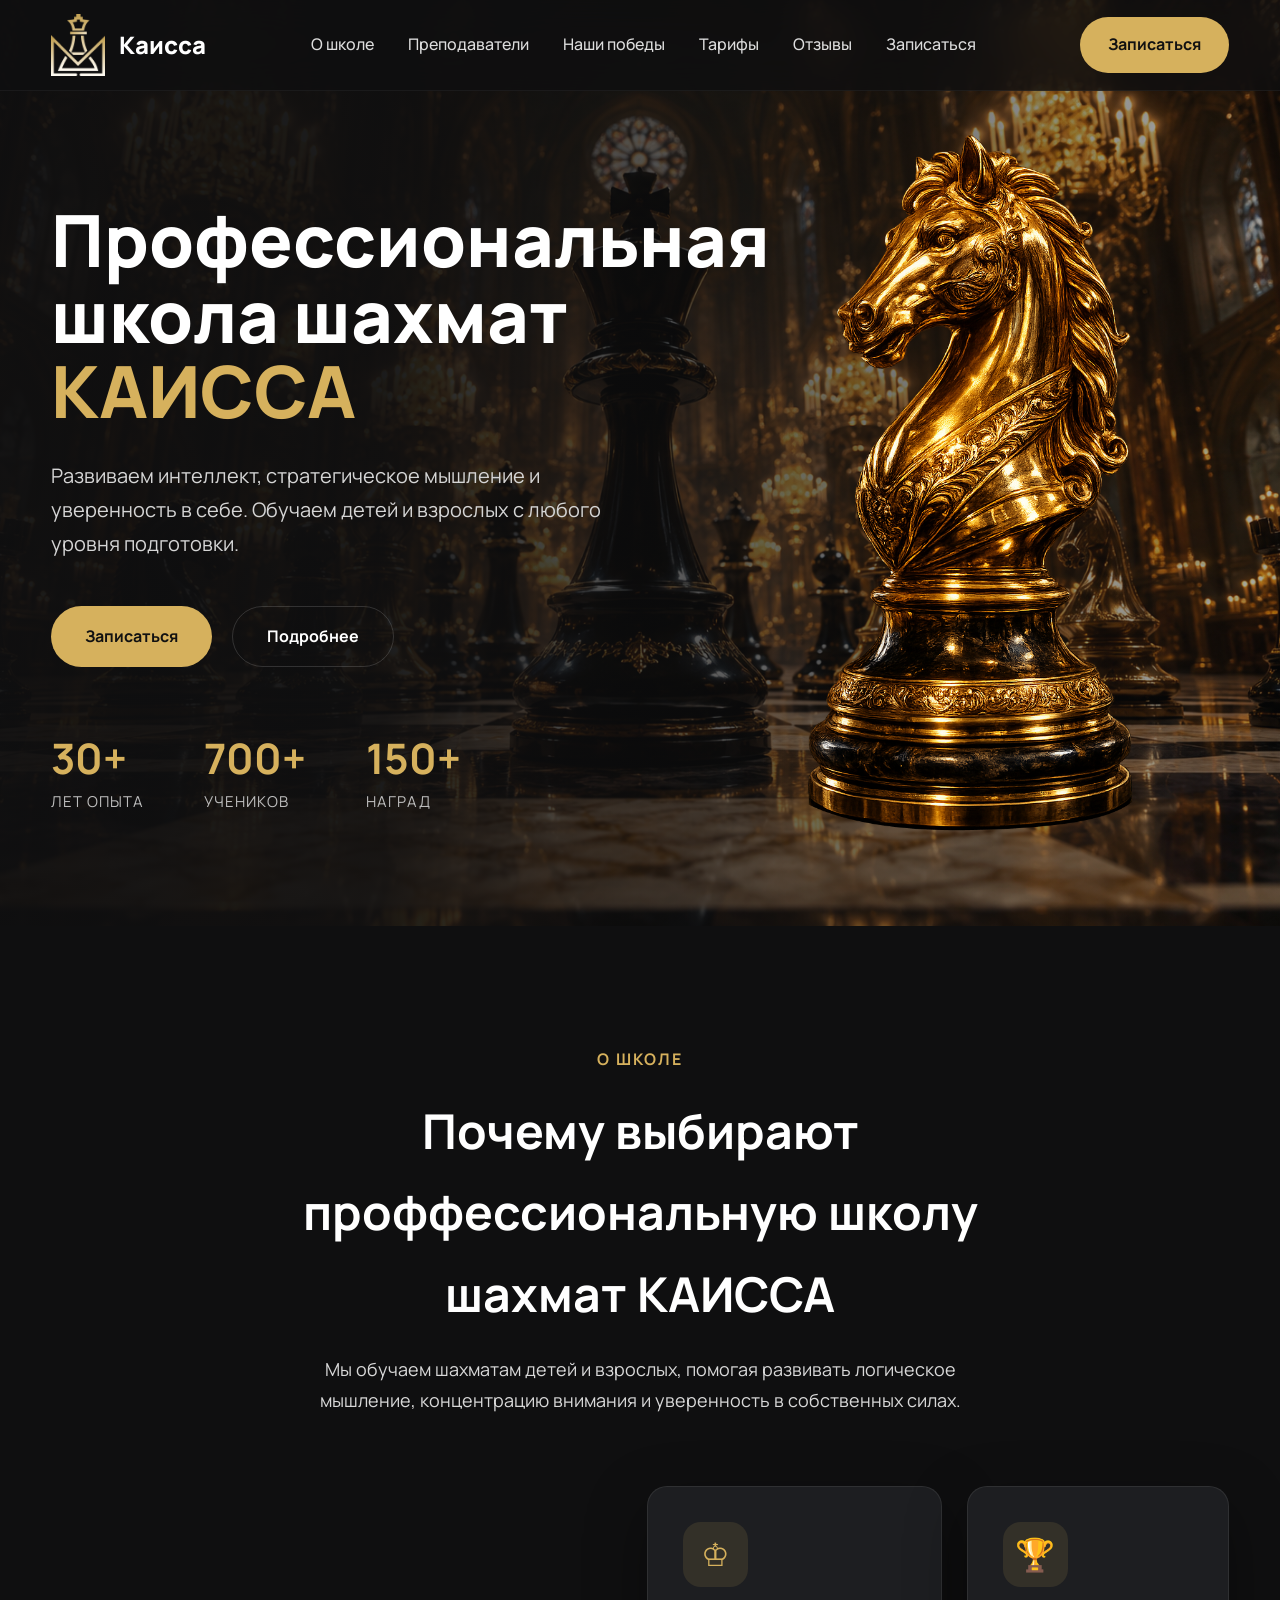
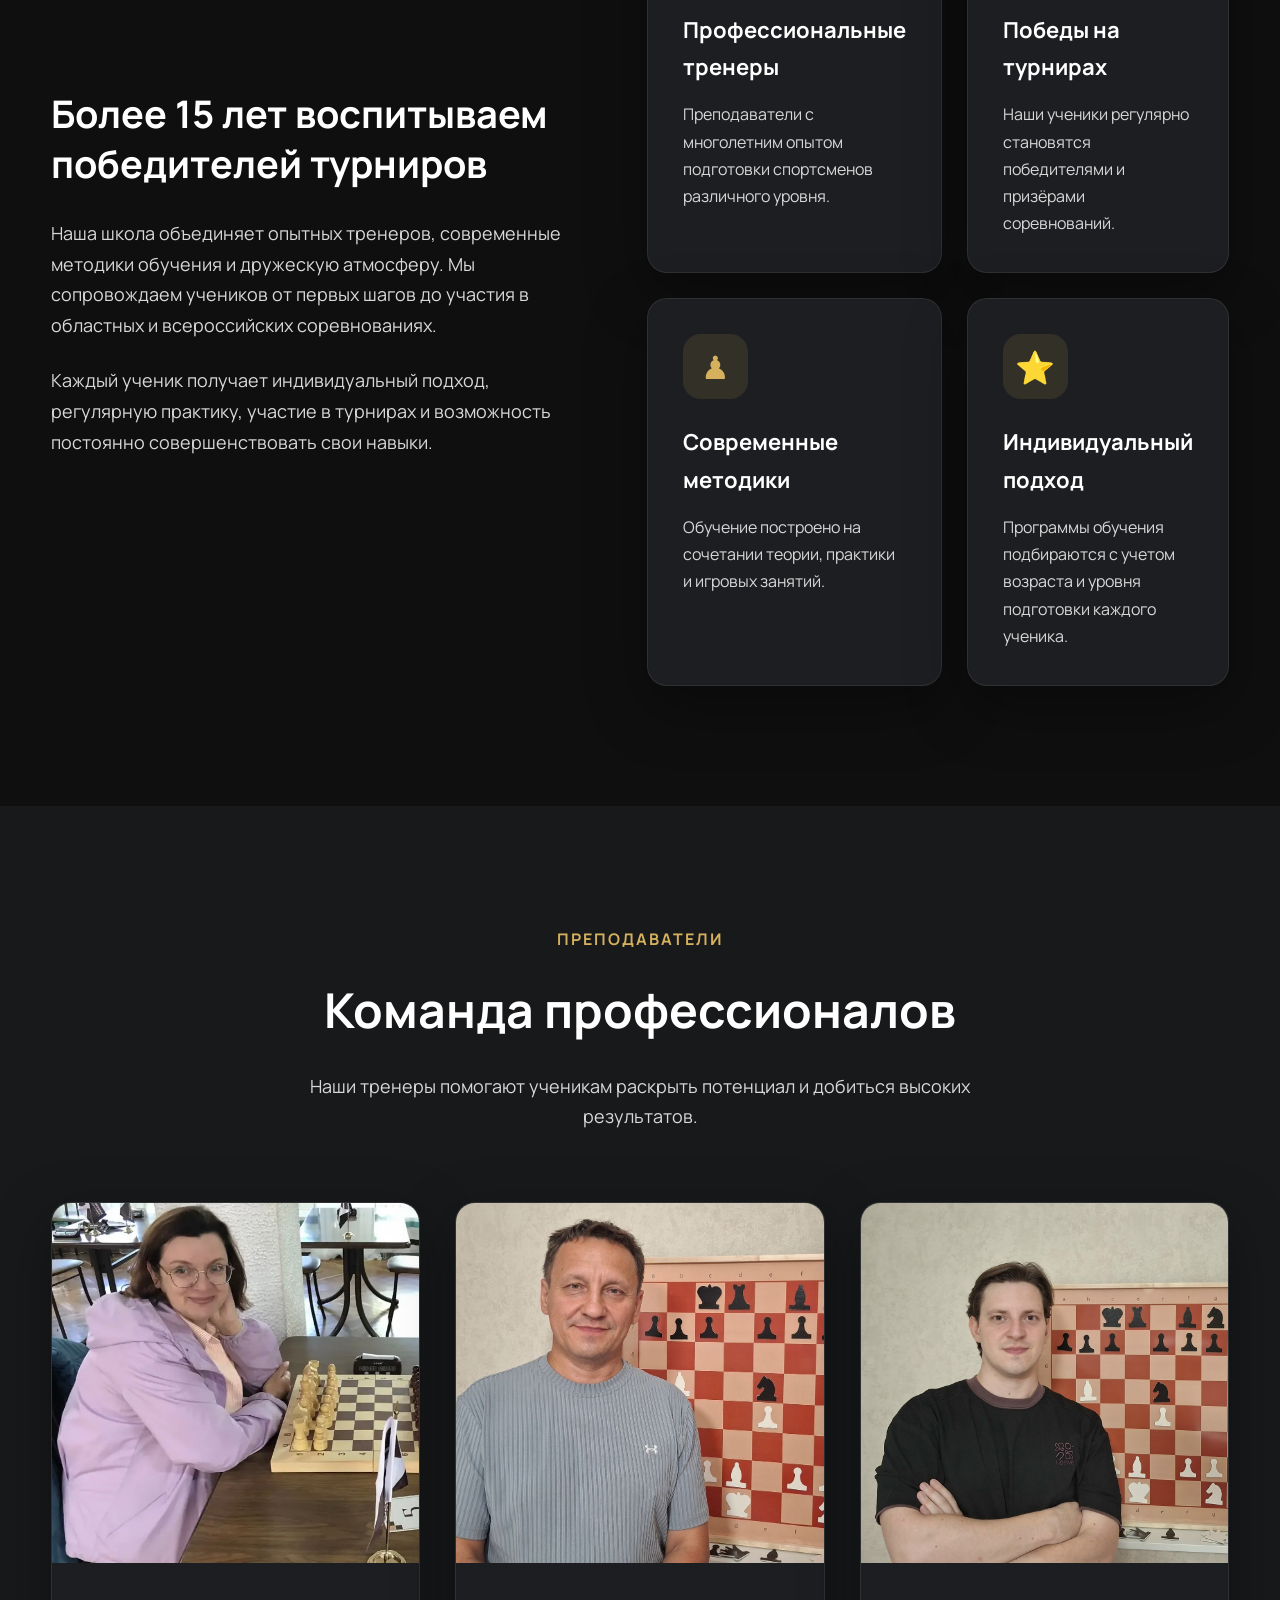
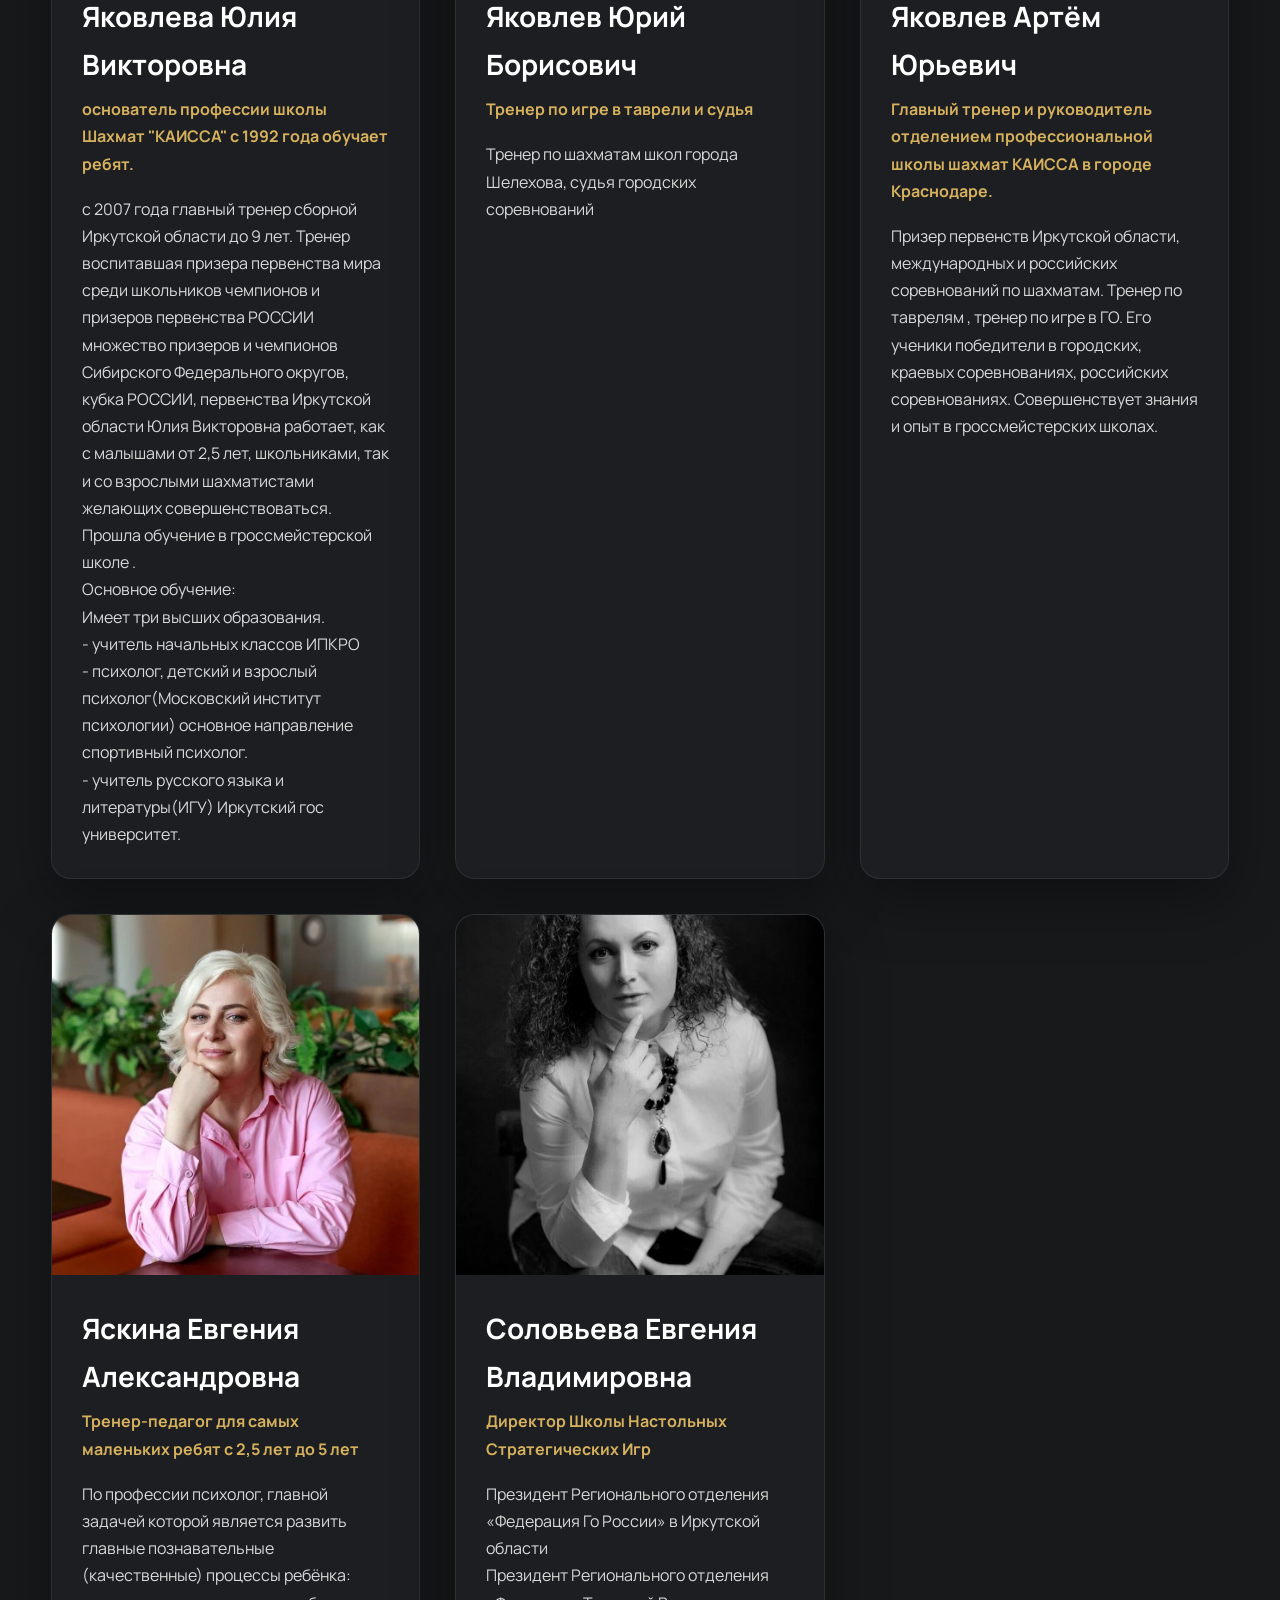
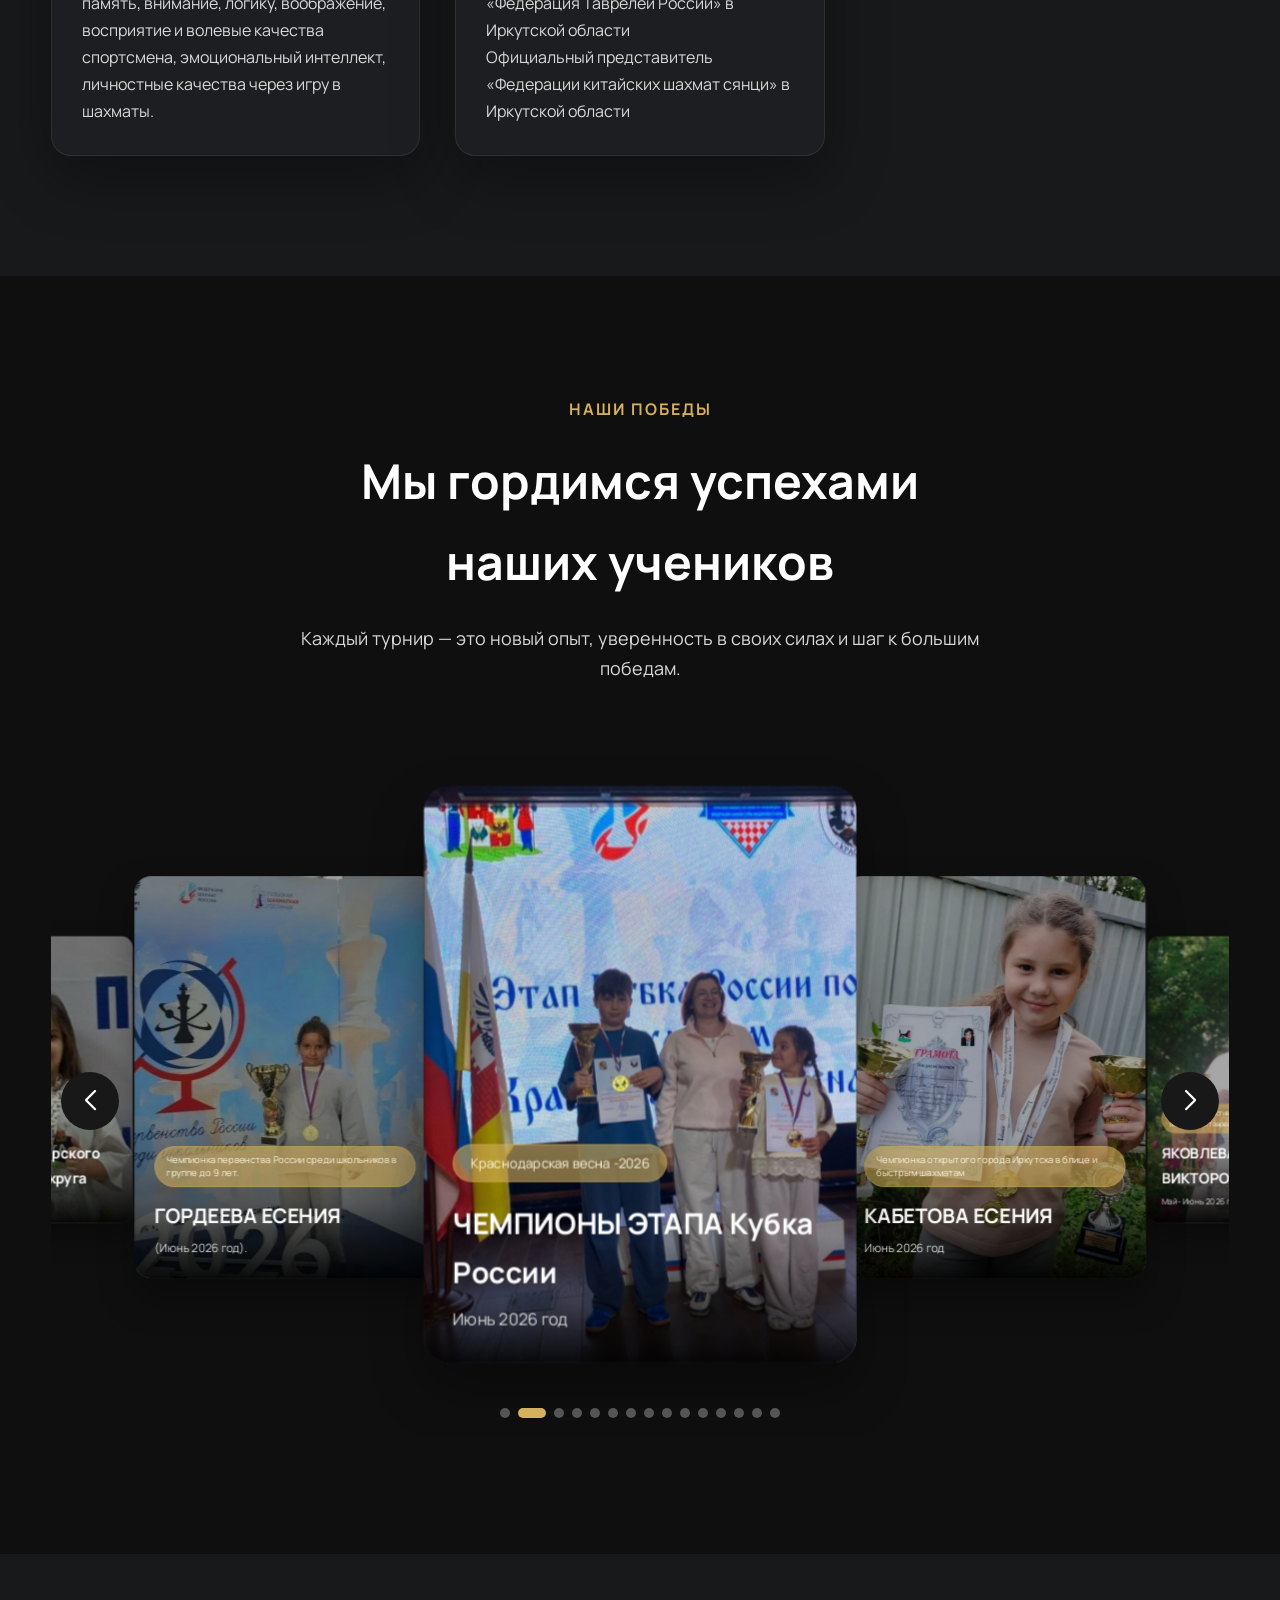
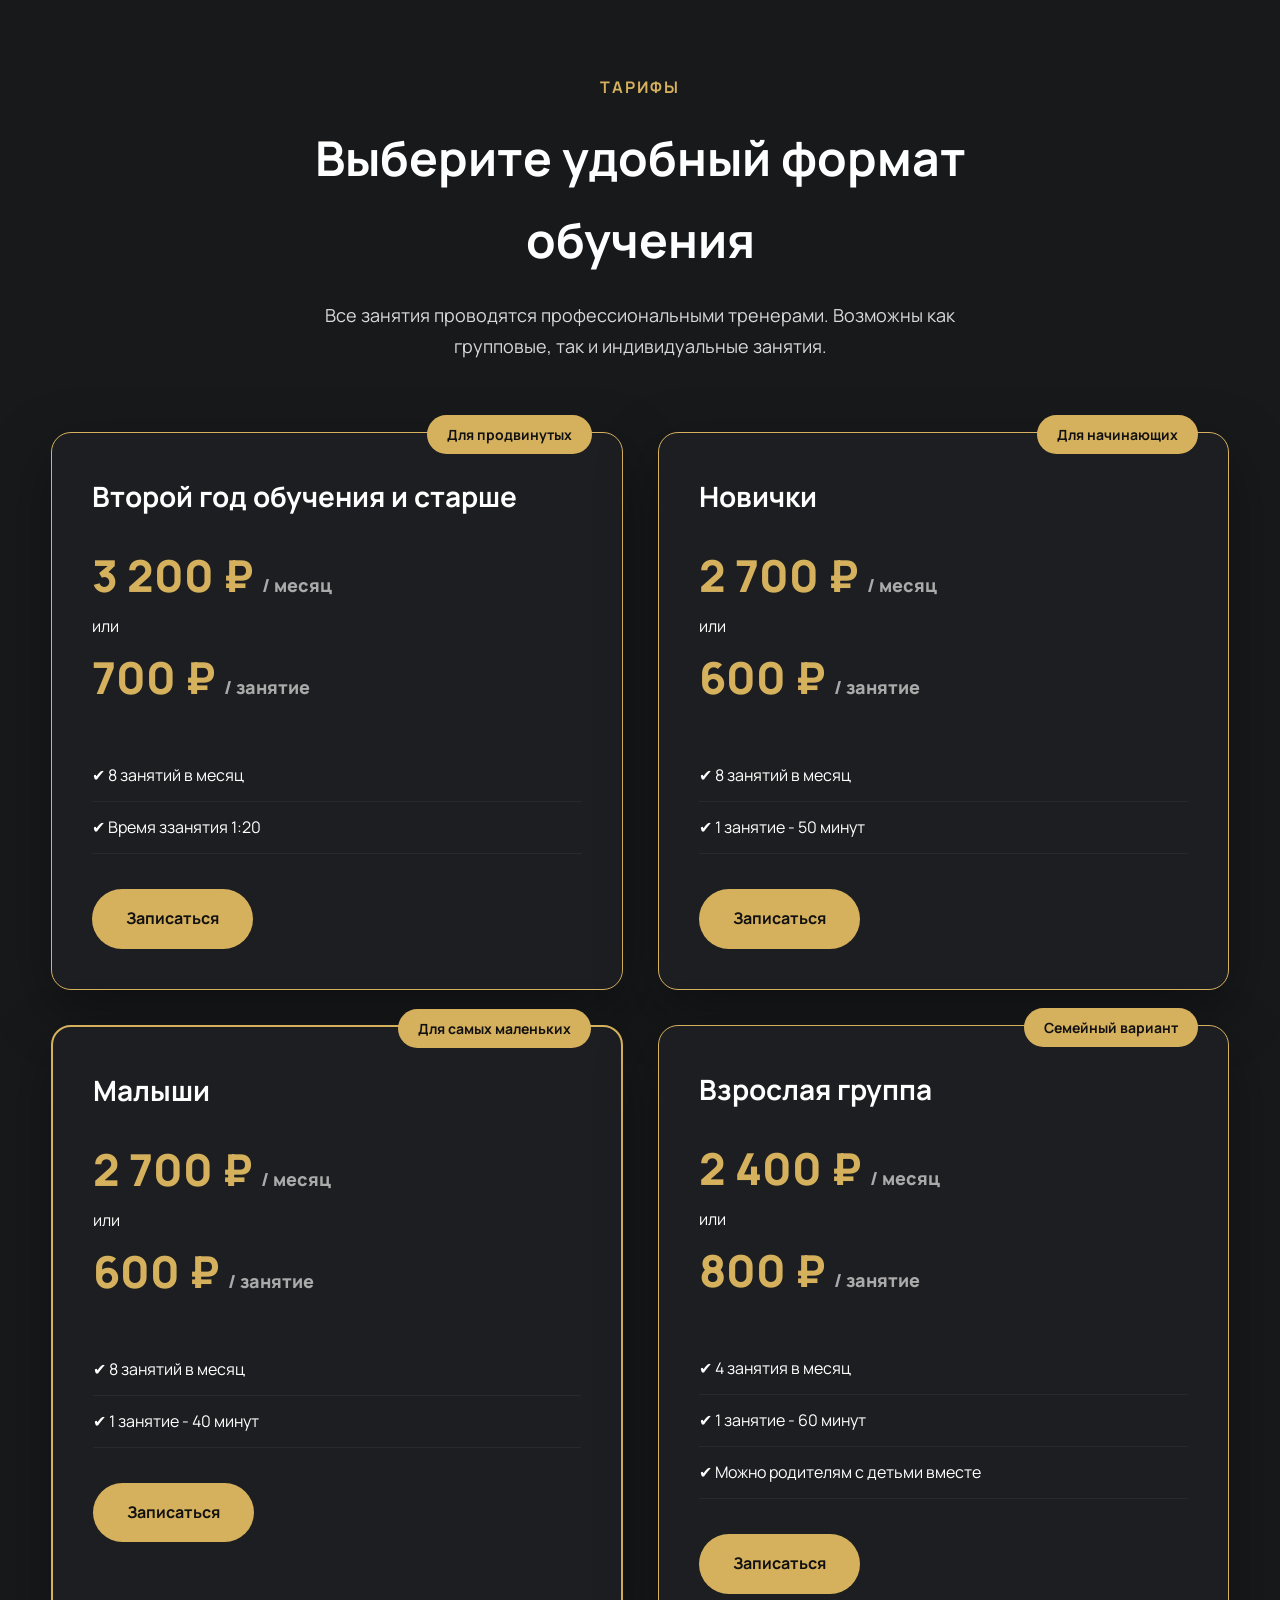
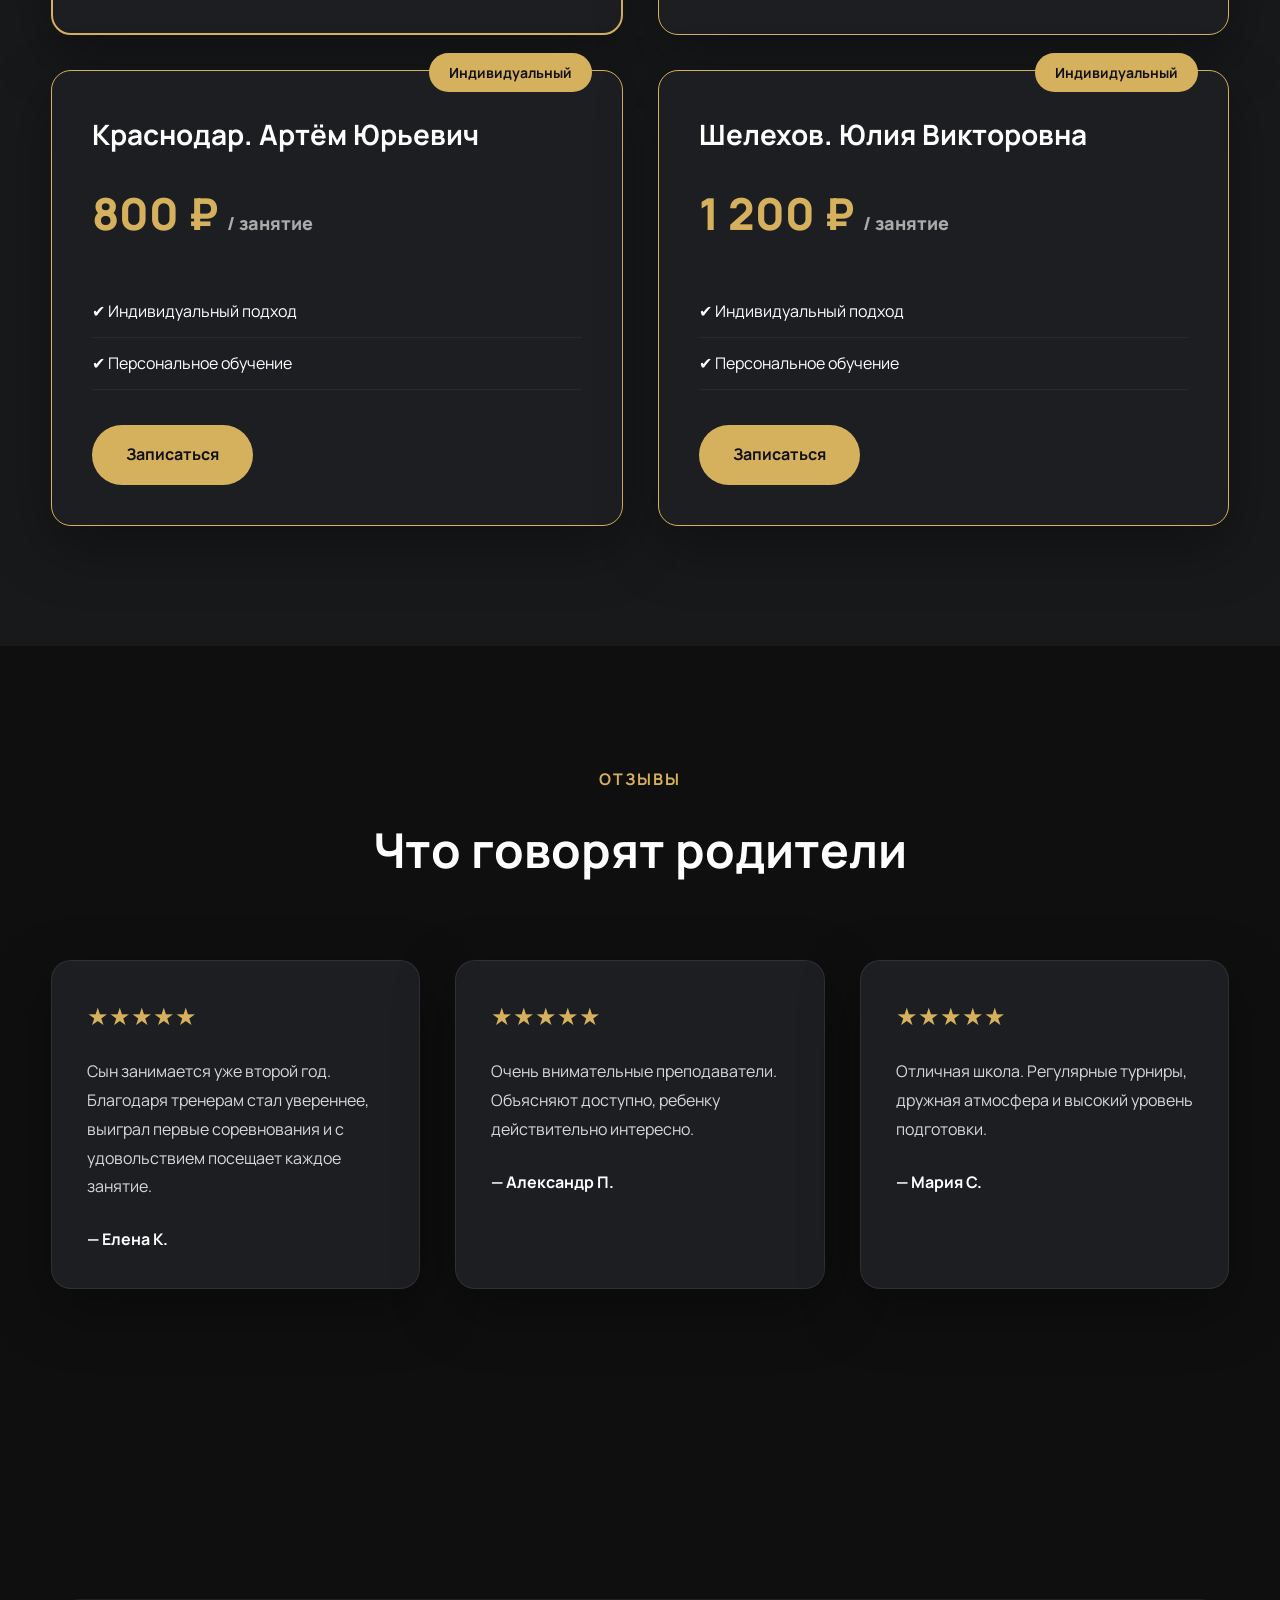
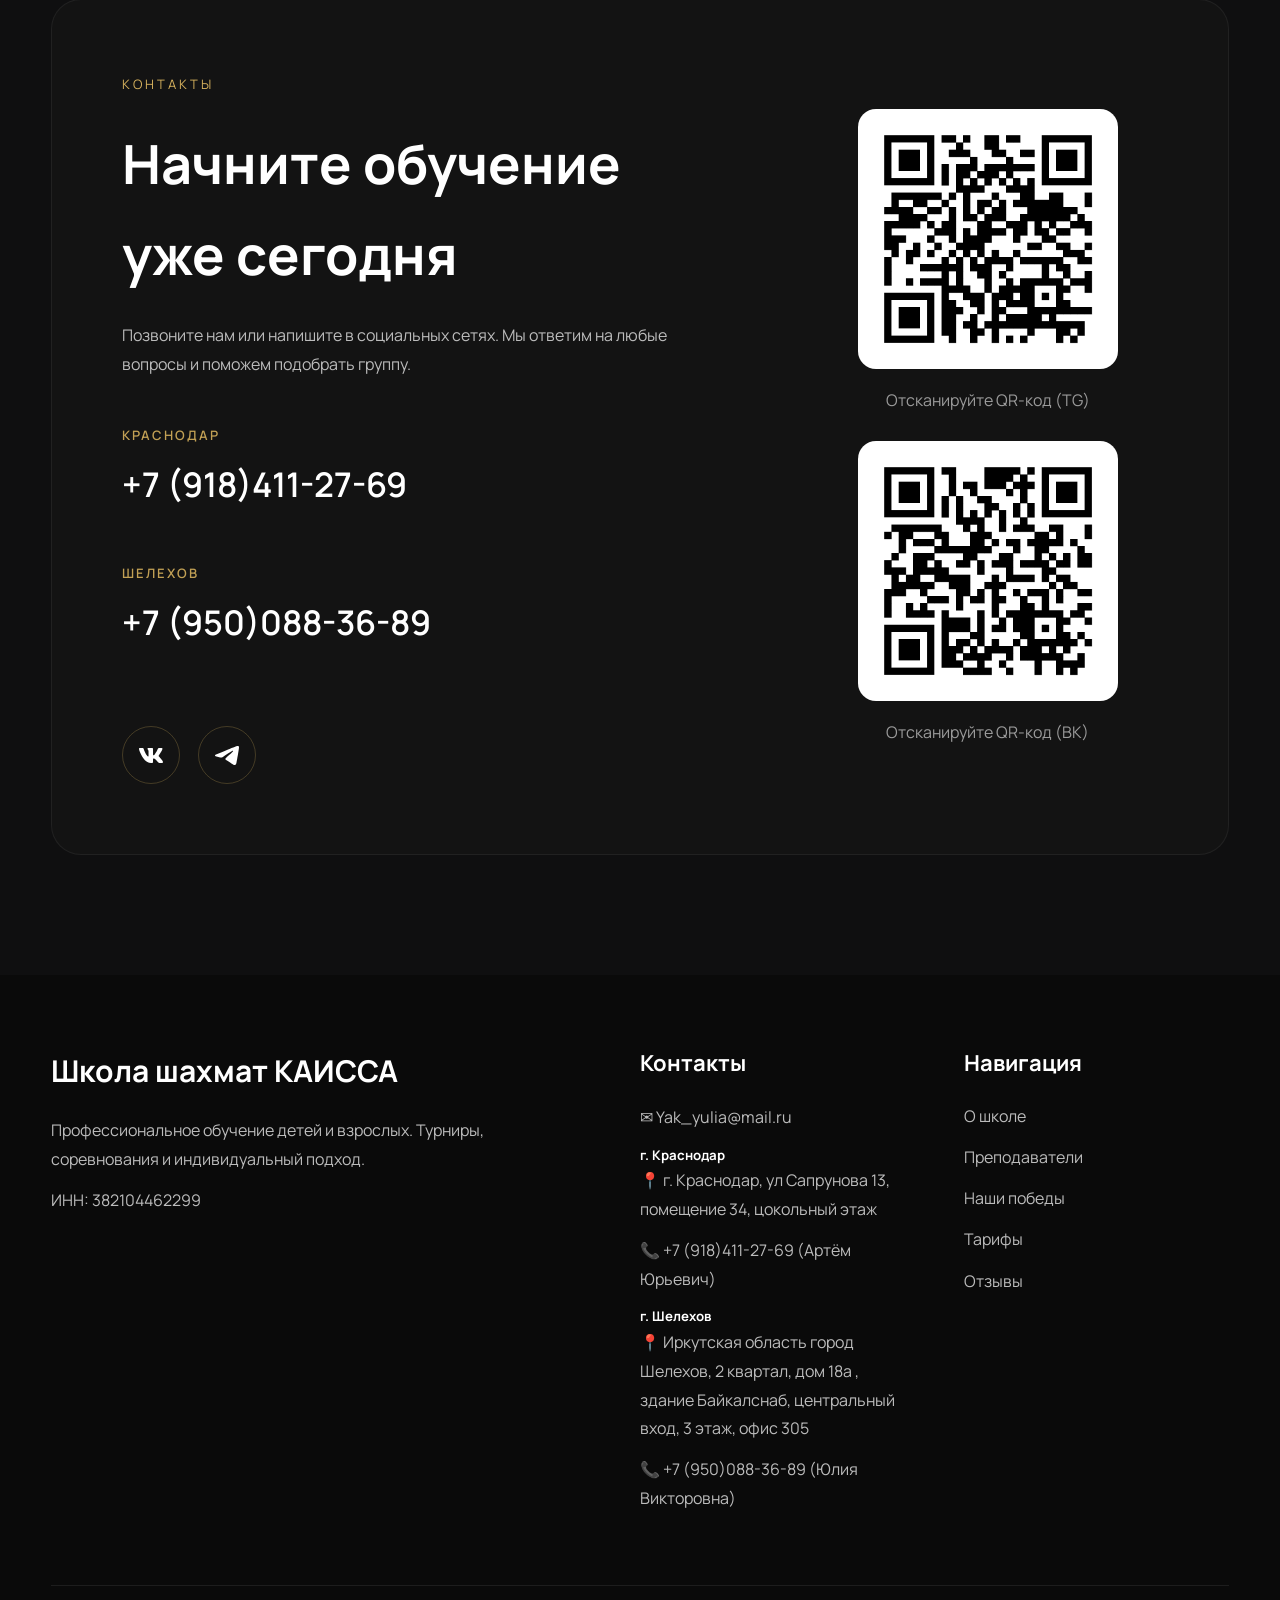
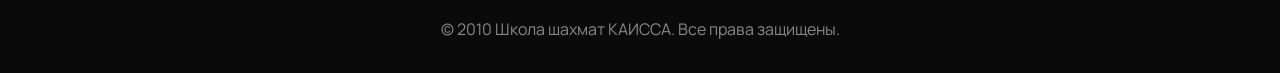
==== commit c6833af7: "Add files via upload" ====
--- a/index.html
+++ b/index.html
@@ -1,1008 +1,809 @@
 <!DOCTYPE html>
 <html lang="ru">
-
 <head>
-
     <meta charset="UTF-8">
-
     <meta name="viewport" content="width=device-width, initial-scale=1.0">
-
-    <title>Профессиональная школа шахмат «Каисса»</title>
-
+   <link rel="icon" href="img/logo.png">
+    <title>КАИССА шахматная школа</title>
     <meta name="description"
-        content="Профессиональная школа шахмат «Каисса». Обучение детей и взрослых. Турниры, соревнования, опытные тренеры.">
-
-    <!-- Google Fonts -->
-
+        content="Профессиональная школа шахмат КАИССА. Обучение детей и взрослых. Турниры, соревнования, опытные тренеры.">
     <link rel="preconnect" href="https://fonts.googleapis.com">
-
     <link rel="preconnect" href="https://fonts.gstatic.com" crossorigin>
-
     <link href="https://fonts.googleapis.com/css2?family=Manrope:wght@300;400;500;600;700;800&display=swap"
         rel="stylesheet">
-
-    <!-- Swiper -->
-
     <link rel="stylesheet"
         href="https://cdn.jsdelivr.net/npm/swiper@11/swiper-bundle.min.css" />
-
-    <!-- CSS -->
-
     <link rel="stylesheet" href="css/style.css">
-
     <link rel="stylesheet" href="css/hero.css">
-
     <link rel="stylesheet" href="css/sections.css">
-
     <link rel="stylesheet" href="css/swiper.css">
-
     <link rel="stylesheet" href="css/adaptive.css">
-
     <link rel="stylesheet" href="css/mobile.css">
-
 </head>
-
 <body>
-
-<!-- ================= HEADER ================= -->
-
 <header class="header">
-
     <div class="container">
-
         <a href="#" class="logo">
-
             <img src="img/logo.png" alt="Каисса">
-
             <span>Каисса</span>
-
         </a>
-
         <nav class="menu">
-
             <a href="#about">О школе</a>
-
             <a href="#teachers">Преподаватели</a>
-
             <a href="#achievements">Наши победы</a>
-
             <a href="#prices">Тарифы</a>
-
             <a href="#reviews">Отзывы</a>
-
-            <a href="#contact">Записаться</a>
-
+            <a href="#contacts">Записаться</a>
         </nav>
-
         <button class="burger">
-
     <span></span>
-
     <span></span>
-
     <span></span>
-
 </button>
-
-        <a href="#contact" class="header-btn">
-
+        <a href="#contacts" class="header-btn">
             Записаться
-
         </a>
-
-
 </header>
-
-<!-- ================= HERO ================= -->
-
 <section class="hero">
-
     <div class="hero-overlay"></div>
-
     <img src="img/hero.jpg" class="hero-bg" alt="">
-
 <div class="container hero-content">
-
-    <!-- Левая колонка -->
-
     <div class="hero-text">
-
-
         <h1>
-            Шахматная школа
-            <span>«Каисса»</span>
+            Профессиональная школа шахмат
+            <span>КАИССА</span>
         </h1>
-
         <p>
             Развиваем интеллект, стратегическое мышление и уверенность в себе.
             Обучаем детей и взрослых с любого уровня подготовки.
         </p>
-
         <div class="hero-buttons">
-
-            <a href="#contact" class="btn btn-gold">
+            <a href="#contacts" class="btn btn-gold">
                 Записаться
             </a>
-
             <a href="#about" class="btn btn-dark">
                 Подробнее
             </a>
-
-        </div>
-
+        </div>
         <div class="hero-stats">
-
             <div>
-                <strong>12+</strong>
+                <strong>30+</strong>
                 <span>лет опыта</span>
             </div>
-
             <div>
                 <strong>700+</strong>
                 <span>учеников</span>
             </div>
-
             <div>
                 <strong>150+</strong>
                 <span>наград</span>
             </div>
-
-        </div>
-
-    </div>
-
-    <!-- Правая колонка -->
-
+        </div>
+    </div>
     <div class="hero-image">
-
         <img src="img/knight.png" alt="Шахматный конь">
-
-    </div>
-
+    </div>
 </div>
-
 </section>
-<!-- ================= ABOUT ================= -->
-
 <section class="section" id="about">
-
     <div class="container">
-
         <div class="section-header">
-
             <span>О школе</span>
-
-            <h2>Почему выбирают школу «Каисса»</h2>
-
+            <h2>Почему выбирают проффессиональную школу шахмат КАИССА</h2>
             <p>
                 Мы обучаем шахматам детей и взрослых, помогая развивать
                 логическое мышление, концентрацию внимания и уверенность в
                 собственных силах.
             </p>
-
-        </div>
-
+        </div>
         <div class="about-grid">
-
             <div class="about-text">
-
                 <h3>
-
-                    Более 12 лет воспитываем победителей турниров
-
+                    Более 15 лет воспитываем победителей турниров
                 </h3>
-
                 <p>
-
                     Наша школа объединяет опытных тренеров, современные
                     методики обучения и дружескую атмосферу. Мы сопровождаем
                     учеников от первых шагов до участия в областных и
                     всероссийских соревнованиях.
-
                 </p>
-
                 <p>
-
                     Каждый ученик получает индивидуальный подход, регулярную
                     практику, участие в турнирах и возможность постоянно
                     совершенствовать свои навыки.
-
                 </p>
-
-            </div>
-
+            </div>
             <div class="about-cards">
-
                 <div class="info-card">
-
                     <div class="icon">
                         ♔
                     </div>
-
                     <h3>Профессиональные тренеры</h3>
-
                     <p>
-
                         Преподаватели с многолетним опытом подготовки
                         спортсменов различного уровня.
-
                     </p>
-
-                </div>
-
+                </div>
                 <div class="info-card">
-
                     <div class="icon">
                         🏆
                     </div>
-
                     <h3>Победы на турнирах</h3>
-
                     <p>
-
                         Наши ученики регулярно становятся победителями и
                         призёрами соревнований.
-
                     </p>
-
-                </div>
-
+                </div>
                 <div class="info-card">
-
                     <div class="icon">
                         ♟
                     </div>
-
                     <h3>Современные методики</h3>
-
                     <p>
-
                         Обучение построено на сочетании теории, практики и
                         игровых занятий.
-
                     </p>
-
-                </div>
-
+                </div>
                 <div class="info-card">
-
                     <div class="icon">
                         ⭐
                     </div>
-
                     <h3>Индивидуальный подход</h3>
-
                     <p>
-
                         Программы обучения подбираются с учетом возраста и
                         уровня подготовки каждого ученика.
-
                     </p>
-
-                </div>
-
-            </div>
-
-        </div>
-
-    </div>
-
+                </div>
+            </div>
+        </div>
+    </div>
 </section>
-
-<!-- ================= TEACHERS ================= -->
-
 <section class="section dark" id="teachers">
-
     <div class="container">
-
         <div class="section-header">
-
             <span>Преподаватели</span>
-
             <h2>Команда профессионалов</h2>
-
             <p>
-
                 Наши тренеры помогают ученикам раскрыть потенциал и добиться
                 высоких результатов.
-
             </p>
-
-        </div>
-
+        </div>
         <div class="teachers-grid">
-
             <article class="teacher-card">
-
                 <div class="teacher-photo">
-
                     <img src="img/teacher1.jpg" alt="">
-
-                </div>
-
+                </div>
                 <div class="teacher-info">
-
-                    <h3>Иван Иванов</h3>
-
-                    <span>Главный тренер</span>
-
+                    <h3>Яковлева Юлия Викторовна</h3>
+                    <span>основатель профессии школы Шахмат "КАИССА" с 1992 года 
+обучает ребят.</span>
                     <p>
-
-                        Международный мастер спорта.
-                        Более 15 лет преподавательской деятельности.
-
+                        с 2007 года главный тренер сборной Иркутской области до 9 лет.
+Тренер воспитавшая призера первенства мира среди школьников 
+чемпионов и призеров первенства РОССИИ множество призеров и 
+чемпионов Сибирского Федерального округов, кубка РОССИИ, первенства Иркутской области
+Юлия Викторовна работает, как с малышами от 2,5 лет, школьниками, так и со взрослыми шахматистами желающих совершенствоваться. 
+Прошла обучение в гроссмейстерской школе .</p>
+<p>Основное обучение:</p>
+<p>Имеет три высших образования.</p>
+<p>- учитель начальных классов ИПКРО</p>
+<p>- психолог, детский и взрослый психолог(Московский институт психологии) 
+основное направление спортивный психолог.</p>
+<p>- учитель русского языка и литературы(ИГУ) Иркутский гос университет.
                     </p>
-
-                </div>
-
+                </div>
             </article>
-
             <article class="teacher-card">
-
                 <div class="teacher-photo">
-
                     <img src="img/teacher2.jpg" alt="">
-
-                </div>
-
+                </div>
                 <div class="teacher-info">
-
-                    <h3>Анна Петрова</h3>
-
-                    <span>Тренер-преподаватель</span>
-
+                    <h3>Яковлев Юрий Борисович</h3>
+                    <span>Тренер по игре в таврели и судья</span>
                     <p>
-
-                        Специалист по обучению детей младшего школьного
-                        возраста.
-
+                        Тренер по шахматам школ города Шелехова, судья городских соревнований
                     </p>
-
-                </div>
-
+                </div>
             </article>
-
             <article class="teacher-card">
-
                 <div class="teacher-photo">
-
                     <img src="img/teacher3.jpg" alt="">
-
-                </div>
-
+                </div>
                 <div class="teacher-info">
-
-                    <h3>Сергей Смирнов</h3>
-
-                    <span>Тренер турниров</span>
-
+                    <h3>Яковлев Артём Юрьевич</h3>
+                    <span>Главный тренер и руководитель отделением профессиональной школы шахмат КАИССА в городе Краснодаре.</span>
                     <p>
-
-                        Подготовка спортсменов к городским и областным
-                        соревнованиям.
-
+                        Призер первенств Иркутской области, международных и российских соревнований по шахматам.
+Тренер по таврелям , 
+тренер по игре в ГО.
+Его ученики победители в городских, краевых соревнованиях, российских соревнованиях.
+Совершенствует знания и опыт в гроссмейстерских школах.
                     </p>
-
-                </div>
-
+                </div>
             </article>
-
-        </div>
-
-    </div>
-
+            <article class="teacher-card">
+                <div class="teacher-photo">
+                    <img src="img/teacher4.jpg" alt="">
+                </div>
+                <div class="teacher-info">
+                    <h3>Яскина Евгения Александровна</h3>
+                    <span>Тренер-педагог для самых маленьких ребят с 2,5 лет до 5 лет</span>
+                    <p>
+                        По профессии психолог, главной задачей которой является развить главные познавательные (качественные) процессы ребёнка: память, внимание, логику, воображение, восприятие и волевые качества спортсмена, эмоциональный интеллект, личностные качества через игру в шахматы.
+                    </p>
+                </div>
+            </article>
+            <article class="teacher-card">
+                <div class="teacher-photo">
+                    <img src="img/teacher5.jpg" alt="">
+                </div>
+                <div class="teacher-info">
+                    <h3>Соловьева  Евгения Владимировна</h3>
+                    <span>Директор Школы Настольных Стратегических Игр</span>
+                    <p>
+                        Президент Регионального отделения «Федерация Го России» в Иркутской области
+</p><p>
+Президент Регионального отделения «Федерация Таврелей России» в Иркутской области
+</p><p>
+Официальный представитель «Федерации китайских шахмат сянци» в Иркутской области
+                    </p>
+                </div>
+            </article>
+        </div>
+    </div>
 </section>
-<!-- ================= ACHIEVEMENTS ================= -->
-
 <section class="section" id="achievements">
-
     <div class="container">
-
         <div class="section-header">
-
             <span>Наши победы</span>
-
             <h2>Мы гордимся успехами наших учеников</h2>
-
             <p>
-
                 Каждый турнир — это новый опыт, уверенность в своих силах и
                 шаг к большим победам.
-
             </p>
-
-        </div>
-
+        </div>
         <div class="swiper achievementsSwiper">
-
             <div class="swiper-wrapper">
-
-                <div class="swiper-slide">
-
-                    <div class="achievement-card">
-
+                <div class="swiper-slide">
+                    <div class="achievement-card">
                         <img src="img/win1.jpg" alt="">
-
-                        <div class="achievement-overlay">
-
-                            <span class="achievement-badge">
-
-                                🏆 Первое место
-
-                            </span>
-
-                            <h3>
-
-                                Первенство области
-
-                            </h3>
-
-                            <p>
-
-                                Весна 2025 года
-
-                            </p>
-
-                        </div>
-
-                    </div>
-
-                </div>
-
-                <div class="swiper-slide">
-
-                    <div class="achievement-card">
-
+                        <div class="achievement-overlay">
+                            <span class="achievement-badge">
+                                Чемпионка первенства России среди школьников в группе до 9 лет.
+                            </span>
+                            <h3>
+                                ГОРДЕЕВА ЕСЕНИЯ 
+                            </h3>
+                            <p>
+                                (Июнь 2026 год).
+                            </p>
+                        </div>
+                    </div>
+                </div>
+                <div class="swiper-slide">
+                    <div class="achievement-card">
                         <img src="img/win2.jpg" alt="">
-
-                        <div class="achievement-overlay">
-
-                            <span class="achievement-badge">
-
-                                ♟ Белая ладья
-
-                            </span>
-
-                            <h3>
-
-                                Командный турнир
-
-                            </h3>
-
-                            <p>
-
-                                Городской этап
-
-                            </p>
-
-                        </div>
-
-                    </div>
-
-                </div>
-
-                <div class="swiper-slide">
-
-                    <div class="achievement-card">
-
+                        <div class="achievement-overlay">
+                            <span class="achievement-badge">
+                                Краснодарская весна -2026
+                            </span>
+                            <h3>
+                                ЧЕМПИОНЫ ЭТАПА Кубка России
+                            </h3>
+                            <p>
+                                Июнь 2026 год
+                            </p>
+                        </div>
+                    </div>
+                </div>
+                <div class="swiper-slide">
+                    <div class="achievement-card">
                         <img src="img/win3.jpg" alt="">
-
-                        <div class="achievement-overlay">
-
-                            <span class="achievement-badge">
-
-                                🥇 Чемпион города
-
-                            </span>
-
-                            <h3>
-
-                                Категория до 10 лет
-
-                            </h3>
-
-                            <p>
-
-                                Индивидуальный зачёт
-
-                            </p>
-
-                        </div>
-
-                    </div>
-
-                </div>
-
-                <div class="swiper-slide">
-
-                    <div class="achievement-card">
-
+                        <div class="achievement-overlay">
+                            <span class="achievement-badge">
+                                Чемпионка открытого города Иркутска  в блице и быстрым шахматам
+                            </span>
+                            <h3>
+                                КАБЕТОВА ЕСЕНИЯ
+                            </h3>
+                            <p>
+                                Июнь 2026 год
+                            </p>
+                        </div>
+                    </div>
+                </div>
+                <div class="swiper-slide">
+                    <div class="achievement-card">
                         <img src="img/win4.jpg" alt="">
-
-                        <div class="achievement-overlay">
-
-                            <span class="achievement-badge">
-
-                                ♔ Кубок Каиссы
-
-                            </span>
-
-                            <h3>
-
-                                Внутришкольный турнир
-
-                            </h3>
-
-                            <p>
-
-                                Финальный этап
-
-                            </p>
-
-                        </div>
-
-                    </div>
-
-                </div>
-
-                <div class="swiper-slide">
-
-                    <div class="achievement-card">
-
+                        <div class="achievement-overlay">
+                            <span class="achievement-badge">
+                                Чемпионка фестиваля "таврелина 2026 " по шахматам и таврелям.
+                            </span>
+                            <h3>
+                                ЯКОВЛЕВА ЮЛИЯ ВИКТОРОВНА
+                            </h3>
+                            <p>
+                                Май- Июнь 2026 год
+                            </p>
+                        </div>
+                    </div>
+                </div>
+                <div class="swiper-slide">
+                    <div class="achievement-card">
                         <img src="img/win5.jpg" alt="">
-
-                        <div class="achievement-overlay">
-
-                            <span class="achievement-badge">
-
-                                ⭐ Лучший дебют
-
-                            </span>
-
-                            <h3>
-
-                                Областной фестиваль
-
-                            </h3>
-
-                            <p>
-
-                                Номинация турнира
-
-                            </p>
-
-                        </div>
-
-                    </div>
-
-                </div>
-
-                <div class="swiper-slide">
-
-                    <div class="achievement-card">
-
+                        <div class="achievement-overlay">
+                            <span class="achievement-badge">
+                                Победители в областном турнире по шахматам среди семейных команд
+                            </span>
+                            <h3>
+                                Семья КАБЕТОВЫХ
+                            </h3>
+                            <p>
+                                Май 2026 год
+                            </p>
+                        </div>
+                    </div>
+                </div>
+                <div class="swiper-slide">
+                    <div class="achievement-card">
                         <img src="img/win6.jpg" alt="">
-
-                        <div class="achievement-overlay">
-
-                            <span class="achievement-badge">
-
-                                📸 Команда Каисса
-
-                            </span>
-
-                            <h3>
-
-                                Наши чемпионы
-
-                            </h3>
-
-                            <p>
-
-                                Сезон 2025
-
-                            </p>
-
-                        </div>
-
-                    </div>
-
-                </div>
-
-            </div>
-
+                        <div class="achievement-overlay">
+                            <span class="achievement-badge">
+                                Призер первенства Иркутска по сянцы
+                            </span>
+                            <h3>
+                                ЮШИНА БАЖЕНА
+                            </h3>
+                            <p>
+                                Май 2026 год
+                            </p>
+                        </div>
+                    </div>
+                </div>
+                <div class="swiper-slide">
+                    <div class="achievement-card">
+                        <img src="img/win7.jpg" alt="">
+                        <div class="achievement-overlay">
+                            <span class="achievement-badge">
+                                Абсолютная чемпионка Кубка Алтая
+                            </span>
+                            <h3>
+                                ГОРДЕЕВА ЕСЕНИЯ
+                            </h3>
+                            <p>
+                                Май 2026 год
+                            </p>
+                        </div>
+                    </div>
+                </div>
+                <div class="swiper-slide">
+                    <div class="achievement-card">
+                        <img src="img/win8.jpg" alt="">
+                        <div class="achievement-overlay">
+                            <span class="achievement-badge">
+                                Призер первенства Иркутска по шахматам среди детей до 9 лет
+                            </span>
+                            <h3>
+                                
+                            </h3>
+                            <p>
+                                
+                            </p>
+                        </div>
+                    </div>
+                </div><div class="swiper-slide">
+                    <div class="achievement-card">
+                        <img src="img/win9.jpg" alt="">
+                        <div class="achievement-overlay">
+                            <span class="achievement-badge">
+                               Призер первенства Иркутской области среди детей 2017 года рождения и моложе.
+                            </span>
+                            <h3>
+                                Команда КАИССЫ
+                            </h3>
+                            <p>
+                                
+                            </p>
+                        </div>
+                    </div>
+                </div>
+                <div class="swiper-slide">
+                    <div class="achievement-card">
+                        <img src="img/win10.jpg" alt="">
+                        <div class="achievement-overlay">
+                            <span class="achievement-badge">
+                               Чемпионы Иркутской области среди школьных команд и участники первенства России
+                            </span>
+                            <h3>
+                                Команда гимназии Шелехова
+                            </h3>
+                            <p>
+                                "Белая ладья"
+                            </p>
+                        </div>
+                    </div>
+                </div>
+                <div class="swiper-slide">
+                    <div class="achievement-card">
+                        <img src="img/win11.jpg" alt="">
+                        <div class="achievement-overlay">
+                            <span class="achievement-badge">
+                               Городские призеры Шелехова
+                            </span>
+                            <h3>
+                                Дошкольники из КАИССЫ
+                            </h3>
+                            <p>
+                                
+                            </p>
+                        </div>
+                    </div>
+                </div>
+                <div class="swiper-slide">
+                    <div class="achievement-card">
+                        <img src="img/win12.jpg" alt="">
+                        <div class="achievement-overlay">
+                            <span class="achievement-badge">
+                               Чемпион Иркутской области по таврелям
+                            </span>
+                            <h3>
+                                ШАГУНОВ ИВАН
+                            </h3>
+                            <p>
+                                
+                            </p>
+                        </div>
+                    </div>
+                </div>
+                <div class="swiper-slide">
+                    <div class="achievement-card">
+                        <img src="img/win13.jpg" alt="">
+                        <div class="achievement-overlay">
+                            <span class="achievement-badge">
+                               Чемпион открытого первенства " Вундеркинд"
+                            </span>
+                            <h3>
+                                ТРОЯН ДАНИИЛ
+                            </h3>
+                            <p>
+                                
+                            </p>
+                        </div>
+                        </div>
+                    </div>
+                    <div class="swiper-slide">
+                    <div class="achievement-card">
+                        <img src="img/win14.jpg" alt="">
+                        <div class="achievement-overlay">
+                            <span class="achievement-badge">
+                               
+                            </span>
+                            <h3>
+                                Призер Иркутска по игре в ГO
+                            </h3>
+                            <p>
+                                
+                            </p>
+                            </div>
+                        </div>
+                    </div>
+                    <div class="swiper-slide">
+                    <div class="achievement-card">
+                        <img src="img/win15.jpg" alt="">
+                        <div class="achievement-overlay">
+                            <span class="achievement-badge">
+                               
+                            </span>
+                            <h3>
+                                Чемпионка Сибирского федерального округа
+                            </h3>
+                            <p>
+                                Ноябрь 2025 год
+                            </p>
+                            </div>
+                        </div>
+                    </div>
+            </div>
             <div class="swiper-button-prev"></div>
-
             <div class="swiper-button-next"></div>
-
             <div class="swiper-pagination"></div>
-
-        </div>
-
-    </div>
-
+        </div>
+    </div>
 </section>
-<!-- ================= PRICES ================= -->
-
 <section class="section dark" id="prices">
-
     <div class="container">
-
         <div class="section-header">
-
             <span>Тарифы</span>
-
             <h2>Выберите удобный формат обучения</h2>
-
             <p>
-
                 Все занятия проводятся профессиональными тренерами.
                 Возможны как групповые, так и индивидуальные занятия.
-
             </p>
-
-        </div>
-
+        </div>
         <div class="prices-grid">
-
             <div class="price-card">
-
                 <div class="price-top">
-
-                    <h3>Старт</h3>
-
+                    <h3>Второй год обучения и старше</h3>
+                    <div class="popular">
+                    Для продвинутых
+                </div>
                     <div class="price">
-
-                        3 500 ₽
-
+                        3 200 ₽
                         <span>/ месяц</span>
-
-                    </div>
-
-                </div>
-
+                    </div>
+                    <span>или</span>
+                    <div class="price">
+                        700 ₽
+                        <span>/ занятие</span>
+                    </div>
+                </div>
                 <ul>
-
+                    <li>✔ 8 занятий в месяц</li>
+                    <li>✔ Время ззанятия 1:20</li>
+                </ul>
+                <a href="#contacts" class="btn btn-gold">
+                    Записаться
+                </a>
+            </div>
+            <div class="price-card">
+                <div class="price-top">
+                    <h3>Новички</h3>
+                    <div class="popular">
+                    Для начинающих
+                </div>
+                    <div class="price">
+                        2 700 ₽
+                        <span>/ месяц</span>
+                    </div>
+                    <span>или</span>
+                    <div class="price">
+                        600 ₽
+                        <span>/ занятие</span>
+                    </div>
+                </div>
+                <ul>
+                    <li>✔ 8 занятий в месяц</li>
+                    <li>✔ 1 занятие - 50 минут</li>
+                </ul>
+                <a href="#contacts" class="btn btn-gold">
+                    Записаться
+                </a>
+            </div>
+            <div class="price-card featured">
+                <div class="popular">
+                    Для самых маленьких
+                </div>
+                <div class="price-top">
+                    <h3>Малыши</h3>
+                <div class="price">
+                        2 700 ₽
+                        <span>/ месяц</span>
+                    </div>
+                    <span>или</span>
+                    <div class="price">
+                        600 ₽
+                        <span>/ занятие</span>
+                    </div>
+                </div>
+                <ul>
+                    <li>✔ 8 занятий в месяц</li>
+                    <li>✔ 1 занятие - 40 минут</li>
+                </ul>
+                <a href="#contacts" class="btn btn-gold">
+                    Записаться
+                </a>
+            </div>
+            <div class="price-card">
+                <div class="popular">
+                    Семейный вариант
+                </div>
+                <div class="price-top">
+                    <h3>Взрослая группа</h3>
+                    <div class="price">
+                        2 400 ₽
+                        <span>/ месяц</span>
+                    </div>
+                    <span>или</span>
+                    <div class="price">
+                        800 ₽
+                        <span>/ занятие</span>
+                    </div>
+                </div>
+                <ul>
                     <li>✔ 4 занятия в месяц</li>
-
-                    <li>✔ Группа до 10 человек</li>
-
-                    <li>✔ Домашние задания</li>
-
-                    <li>✔ Поддержка преподавателя</li>
-
+                    <li>✔ 1 занятие - 60 минут</li>
+                    <li>✔ Можно родителям с детьми вместе</li>
                 </ul>
-
-                <a href="#contact" class="btn btn-gold">
-
+                <a href="#contacts" class="btn btn-gold">
                     Записаться
-
                 </a>
-
-            </div>
-
-            <div class="price-card featured">
-
+            </div>
+            <div class="price-card">
                 <div class="popular">
-
-                    Популярный
-
-                </div>
-
+                    Индивидуальный
+                </div>
                 <div class="price-top">
-
-                    <h3>Оптимальный</h3>
-
+                    <h3>Краснодар. Артём Юрьевич</h3>
                     <div class="price">
-
-                        6 000 ₽
-
-                        <span>/ месяц</span>
-
-                    </div>
-
-                </div>
-
+                        800 ₽
+                        <span>/ занятие</span>
+                    </div>
+                </div>
                 <ul>
-
-                    <li>✔ 8 занятий в месяц</li>
-
-                    <li>✔ Турнирная практика</li>
-
-                    <li>✔ Разбор партий</li>
-
-                    <li>✔ Домашние задания</li>
-
-                    <li>✔ Подготовка к соревнованиям</li>
-
+                    <li>✔ Индивидуальный подход</li>
+                    <li>✔ Персональное обучение</li>
                 </ul>
-
-                <a href="#contact" class="btn btn-gold">
-
+                <a href="#contacts" class="btn btn-gold">
                     Записаться
-
                 </a>
-
-            </div>
-
+            </div>
             <div class="price-card">
-
+                <div class="popular">
+                    Индивидуальный
+                </div>
                 <div class="price-top">
-
-                    <h3>Индивидуальный</h3>
-
+                    <h3>Шелехов. Юлия Викторовна</h3>
                     <div class="price">
-
-                        2 000 ₽
-
+                        1 200 ₽
                         <span>/ занятие</span>
-
-                    </div>
-
-                </div>
-
+                    </div>
+                </div>
                 <ul>
-
-                    <li>✔ Индивидуальный план</li>
-
-                    <li>✔ Любой уровень подготовки</li>
-
-                    <li>✔ Разбор партий</li>
-
-                    <li>✔ Подготовка к турнирам</li>
-
+                    <li>✔ Индивидуальный подход</li>
+                    <li>✔ Персональное обучение</li>
                 </ul>
-
-                <a href="#contact" class="btn btn-gold">
-
+                <a href="#contacts" class="btn btn-gold">
                     Записаться
-
                 </a>
-
-            </div>
-
-        </div>
-
-    </div>
-
+            </div>
+        </div>
+    </div>
 </section>
-
-<!-- ================= REVIEWS ================= -->
-
 <section class="section" id="reviews">
-
     <div class="container">
-
         <div class="section-header">
-
             <span>Отзывы</span>
-
             <h2>Что говорят родители</h2>
-
-        </div>
-
+        </div>
         <div class="reviews-grid">
-
             <div class="review-card">
-
                 <div class="review-stars">
-
                     ★★★★★
-
-                </div>
-
+                </div>
                 <p>
-
                     Сын занимается уже второй год.
                     Благодаря тренерам стал увереннее, выиграл первые соревнования
                     и с удовольствием посещает каждое занятие.
-
                 </p>
-
                 <div class="review-author">
-
                     — Елена К.
-
-                </div>
-
-            </div>
-
+                </div>
+            </div>
             <div class="review-card">
-
                 <div class="review-stars">
-
                     ★★★★★
-
-                </div>
-
+                </div>
                 <p>
-
                     Очень внимательные преподаватели.
                     Объясняют доступно, ребенку действительно интересно.
-
                 </p>
-
                 <div class="review-author">
-
                     — Александр П.
-
-                </div>
-
-            </div>
-
+                </div>
+            </div>
             <div class="review-card">
-
                 <div class="review-stars">
-
                     ★★★★★
-
-                </div>
-
+                </div>
                 <p>
-
                     Отличная школа.
                     Регулярные турниры, дружная атмосфера и высокий уровень подготовки.
-
                 </p>
-
                 <div class="review-author">
-
                     — Мария С.
-
-                </div>
-
-            </div>
-
-        </div>
-
-    </div>
-
+                </div>
+            </div>
+        </div>
+    </div>
 </section>
-
-<!-- ================= CONTACT ================= -->
-
-<section class="section dark" id="contact">
-
+<section class="section contact-section" id="contacts">
     <div class="container">
-
-        <div class="section-header">
-
-            <span>Записаться</span>
-
-            <h2>Оставьте заявку</h2>
-
-            <p>
-
-                Мы свяжемся с вами в ближайшее время и ответим на все вопросы.
-
-            </p>
-
-        </div>
-
-        <form class="contact-form" action="send.php" method="POST">
-
-            <div class="form-grid">
-
-                <input
-                    type="text"
-                    name="name"
-                    placeholder="ФИО"
-                    required
-                >
-
-                <input
-                    type="tel"
-                    name="phone"
-                    placeholder="Телефон"
-                    required
-                >
-
-                <select name="address" required>
-
-                    <option value="">Выберите филиал</option>
-
-                    <option>ул. Ленина, 10</option>
-
-                    <option>пр. Победы, 25</option>
-
-                    <option>ул. Советская, 17</option>
-
-                </select>
-
-                <select name="tariff" required>
-
-                    <option value="">Выберите тариф</option>
-
-                    <option>Старт</option>
-
-                    <option>Оптимальный</option>
-
-                    <option>Индивидуальный</option>
-
-                </select>
-
-            </div>
-
-            <textarea
-                name="message"
-                rows="5"
-                placeholder="Комментарий (необязательно)"
-            ></textarea>
-
-            <button class="btn btn-gold">
-
-                Отправить заявку
-
-            </button>
-
-        </form>
-
-    </div>
-
+        <div class="contact-box">
+            <div class="contact-left">
+                <span class="contact-label">
+                    Контакты
+                </span>
+                <h2>
+                    Начните обучение уже сегодня
+                </h2>
+                <p>
+                    Позвоните нам или напишите в социальных сетях.
+                    Мы ответим на любые вопросы и поможем подобрать группу.
+                </p>
+                <div class="phones">
+    <div class="phone-block">
+        <span class="phone-city">
+            Краснодар
+        </span>
+        <a href="tel:+79184112769">
+            +7 (918)411-27-69
+        </a>
+    </div>
+    <div class="phone-block">
+        <span class="phone-city">
+            Шелехов
+        </span>
+        <a href="tel:+79500883689">
+            +7 (950)088-36-89
+        </a>
+    </div>
+</div>
+                <div class="socials">
+                    <a href="https://vk.ru/club232228758">
+                        <img src="img/vk.svg" alt="">
+                    </a>
+                    <a href="https://t.me/kaissachelehov">
+                        <img src="img/tg.svg" alt="">
+                    </a>
+                </div>
+            </div>
+            <div class="contact-right">
+                 <a href="https://t.me/kaissachelehov">
+                <img src="img/qr.png" alt="QR">
+                <span>
+                    Отсканируйте QR-код (TG)
+                </span>
+                </a>
+                <br>
+                <div class="contact-right">
+                 <a href="https://vk.ru/club232228758">
+                <img src="img/qr1.png" alt="QR">
+                <span>
+                    Отсканируйте QR-код (ВК)
+                </span>
+                </a>
+            </div>
+        </div>
+    </div>
 </section>
-
-<!-- ================= FOOTER ================= -->
-
 <footer class="footer">
-
     <div class="container">
-
         <div class="footer-grid">
-
             <div>
-
-                <h3>Школа шахмат «Каисса»</h3>
-
+                <h3>Школа шахмат КАИССА</h3>
                 <p>
-
                     Профессиональное обучение детей и взрослых.
                     Турниры, соревнования и индивидуальный подход.
-
                 </p>
-
-            </div>
-
+                <p>
+                   ИНН: 382104462299
+                </p>
+            </div>
             <div>
-
                 <h4>Контакты</h4>
-
-                <p>📞 +7 (900) 123-45-67</p>
-
-                <p>✉ info@kaissa.ru</p>
-
-                <p>📍 г. Ваш город</p>
-
-            </div>
-
+                <p>✉ Yak_yulia@mail.ru</p>
+                <h5>г. Краснодар</h5>
+                <p>📍 г. Краснодар, ул Сапрунова 13, помещение 34, цокольный этаж</p>
+                <p>📞 +7 (918)411-27-69 (Артём Юрьевич)</p>
+                <h5>г. Шелехов</h5> 
+                <p>📍 Иркутская область город Шелехов, 2 квартал, дом 18а , здание Байкалснаб, центральный вход, 3 этаж, офис 305</p>
+                <p>📞 +7 (950)088-36-89 (Юлия Викторовна)</p>
+            </div>
             <div>
-
                 <h4>Навигация</h4>
-
                 <a href="#about">О школе</a>
                 <a href="#teachers">Преподаватели</a>
                 <a href="#achievements">Наши победы</a>
                 <a href="#prices">Тарифы</a>
                 <a href="#reviews">Отзывы</a>
-
-            </div>
-
-        </div>
-
+            </div>
+        </div>
         <div class="footer-bottom">
-
-            © 2025 Школа шахмат «Каисса». Все права защищены.
-
-        </div>
-
-    </div>
-
+            © 2010 Школа шахмат КАИССА. Все права защищены.
+        </div>
+    </div>
 </footer>
-
-<!-- ================= SCRIPTS ================= -->
-
 <script src="https://cdn.jsdelivr.net/npm/swiper@11/swiper-bundle.min.js"></script>
-
 <script src="js/script.js"></script>
-
 </body>
 </html>
--- a/css/style.css
+++ b/css/style.css
@@ -1,463 +1,538 @@
-/* ==================================================
-   ОБЩИЕ НАСТРОЙКИ
-================================================== */
-
 :root{
-
     --bg:#0f0f10;
     --bg-light:#18191b;
-
     --card:#1d1e21;
-
     --gold:#d6b15d;
     --gold-hover:#c39d44;
-
     --white:#ffffff;
-
     --text:#d8d8d8;
-
     --border:rgba(255,255,255,.08);
-
     --shadow:0 20px 60px rgba(0,0,0,.35);
-
     --radius:20px;
-
     --transition:.35s;
-
-}
-
+}
 *{
-
     margin:0;
     padding:0;
     box-sizing:border-box;
-
-}
-
+}
 html{
-
     scroll-behavior:smooth;
-
-}
-
+}
 body{
-
     font-family:'Manrope',sans-serif;
-
     background:var(--bg);
-
     color:var(--white);
-
     overflow-x:hidden;
-
     line-height:1.7;
-
-}
-
+}
 img{
-
-    display:block;
-
+    display:block;
     width:100%;
-
-}
-
+}
 a{
-
     color:inherit;
-
     text-decoration:none;
-
-}
-
+}
 button{
-
     font-family:inherit;
-
-}
-
+}
 ul{
-
     list-style:none;
-
-}
-
+}
 .container{
-
     width:min(1200px,92%);
-
     margin:auto;
-    
-
-}
-
+}
 .section{
-
     padding:120px 0;
-
-}
-
+}
 .section.dark{
-
     background:var(--bg-light);
-
-}
-
+}
 .section-header{
-
     text-align:center;
-
     max-width:700px;
-
     margin:0 auto 70px;
-
-}
-
+}
 .section-header span{
-
     display:inline-block;
-
-    color:var(--gold);
-
+    color:var(--gold);
     font-weight:700;
-
     letter-spacing:2px;
-
     text-transform:uppercase;
-
     margin-bottom:16px;
-
-}
-
+}
 .section-header h2{
-
     font-size:48px;
-
     margin-bottom:20px;
-
-}
-
+}
 .section-header p{
-
     color:var(--text);
-
     font-size:18px;
-
-}
-
-/* ==================================================
-   HEADER
-================================================== */
-
+}
 .header{
-
     position:fixed;
-
     top:0;
     left:0;
-
     width:100%;
-
     z-index:1000;
-
     background:rgba(15,15,16,.78);
-
     backdrop-filter:blur(18px);
-
     border-bottom:1px solid rgba(255,255,255,.05);
-
-}
-
+}
 .header .container{
-
-    display:flex;
-
+    display:flex;
     align-items:center;
-
     justify-content:space-between;
-
     height:90px;
-
-}
-
+}
 .logo{
-
-    display:flex;
-
+    display:flex;
     align-items:center;
-
     gap:14px;
-
     font-size:24px;
-
     font-weight:800;
-
-}
-
+}
 .logo img{
-
     width:54px;
-
-}
-
+}
 .menu{
-
-    display:flex;
-
+    display:flex;
     gap:34px;
-
-}
-
+}
 .menu a{
-
     color:#ddd;
-
     transition:var(--transition);
-
     font-weight:500;
-
-}
-
+}
 .menu a:hover{
-
-    color:var(--gold);
-
-}
-
-/* ==================================================
-   BUTTONS
-================================================== */
-
+    color:var(--gold);
+}
 .btn{
-
     display:inline-flex;
-
     align-items:center;
-
     justify-content:center;
-
     padding:16px 34px;
-
     border-radius:50px;
-
     transition:var(--transition);
-
     font-weight:700;
-
-}
-
+}
 .btn-gold{
-
     background:var(--gold);
-
     color:#111;
-
-}
-
+}
 .btn-gold:hover{
-
     background:var(--gold-hover);
-
     transform:translateY(-3px);
-
-}
-
+}
 .btn-dark{
-
     border:1px solid rgba(255,255,255,.15);
-
-}
-
+}
 .btn-dark:hover{
-
     border-color:var(--gold);
-
-    color:var(--gold);
-
-}
-
+    color:var(--gold);
+}
 .header-btn{
-
     background:var(--gold);
-
     color:#111;
-
     padding:14px 28px;
-
     border-radius:40px;
-
     font-weight:700;
-
     transition:var(--transition);
-
-}
-
+}
 .header-btn:hover{
-
     background:var(--gold-hover);
-
-}
-
-/* ==================================================
-   BURGER
-================================================== */
-
+}
 .burger{
-
     display:none;
-
+    width:44px;
+    height:44px;
     background:none;
-
     border:none;
-
     cursor:pointer;
-
-}
-
+    position:relative;
+    z-index:2000;
+}
 .burger span{
-
-    display:block;
-
-    width:28px;
-
+    position:absolute;
+    left:7px;
+    width:30px;
     height:3px;
-
-    margin:5px 0;
-
-    background:#fff;
-
+    background:#ffffff;
     border-radius:5px;
-
-}
-
-/* ==================================================
-   CARDS
-================================================== */
-
+    transition:.3s;
+}
+.burger span:nth-child(1){
+    top:12px;
+}
+.burger span:nth-child(2){
+    top:20px;
+}
+.burger span:nth-child(3){
+    top:28px;
+}
+.burger.active span:nth-child(1){
+    transform:rotate(45deg);
+    top:20px
+}
+.burger.active span:nth-child(2){
+    opacity:0;
+}
+.burger.active span:nth-child(3){
+    transform:rotate(-45deg);
+    top:20px;
+}
 .info-card,
 .teacher-card,
 .price-card,
 .review-card{
-
     background:var(--card);
-
     border-radius:var(--radius);
-
     border:1px solid var(--border);
-
     box-shadow:var(--shadow);
-
-}
-
-/* ==================================================
-   FORM
-================================================== */
-
+}
 input,
 textarea,
 select{
-
     width:100%;
-
     background:#151618;
-
     color:white;
-
     border:1px solid rgba(255,255,255,.08);
-
     border-radius:14px;
-
     padding:18px;
-
     outline:none;
-
     font-size:16px;
-
-    transition:.3s;
-
-}
-
+    transition:.3s;
+}
 input:focus,
 textarea:focus,
 select:focus{
-
     border-color:var(--gold);
-
-}
-
+}
 textarea{
-
     resize:vertical;
-
     min-height:160px;
-
-}
-
-/* ==================================================
-   FOOTER
-================================================== */
-
+}
 .footer{
-
     background:#0a0a0b;
-
     padding:70px 0 30px;
-
-}
-
+}
 .footer-grid{
-
     display:grid;
-
     grid-template-columns:2fr 1fr 1fr;
-
     gap:60px;
-
-}
-
+}
 .footer h3,
 .footer h4{
+    margin-bottom:20px;
+}
+.footer p{
+    color:#bbb;
+    margin-bottom:12px;
+}
+.footer a{
+    display:block;
+    color:#bbb;
+    margin-bottom:10px;
+    transition:.3s;
+}
+.footer a:hover{
+    color:var(--gold);
+}
+.footer-bottom{
+    border-top:1px solid rgba(255,255,255,.06);
+    margin-top:60px;
+    padding-top:25px;
+    color:#888;
+    text-align:center;
+}
+.achievementsSwiper{
+    width:100%;
+    padding:40px 0 80px;
+    overflow:hidden;
+}
+.achievementsSwiper .swiper-slide{
+    width:420px;
+    height:auto;
+    display:flex;
+    justify-content:center;
+    align-items:center;
+}
+.achievement-card{
+    position:relative;
+    width:100%;
+    height:560px;
+    border-radius:24px;
+    overflow:hidden;
+    background:#111;
+    box-shadow:0 25px 50px rgba(0,0,0,.35);
+}
+.achievement-card img{
+    width:100%;
+    height:100%;
+    object-fit:cover;
+    display:block;
+    transition:.5s;
+}
+.achievement-card:hover img{
+    transform:scale(1.05);
+}
+.achievement-overlay{
+    position:absolute;
+    left:0;
+    right:0;
+    bottom:0;
+    padding:28px;
+    background:linear-gradient(
+        transparent,
+        rgba(0,0,0,.25),
+        rgba(0,0,0,.92)
+    );
+}
+.achievement-badge{
+    display:inline-block;
+    padding:8px 16px;
+    border-radius:999px;
+    background:rgba(214, 178, 93, 0.589);
+    border:1px solid rgba(214,177,93,.45);
+    color:#fcf8e2;
+    font-size:13px;
+    margin-bottom:16px;
+    line-height:1.5;
+}
+.achievement-overlay h3{
+    color:#fff;
+    font-size:28px;
+    font-weight:700;
+    margin-bottom:10px;
+}
+.achievement-overlay p{
+    color:#ddd;
+    font-size:16px;
+    line-height:1.6;
+}
+.swiper-slide-active .achievement-card{
+    transform:scale(1.03);
+    transition:.45s;
+}
+.swiper-slide-active img{
+    filter:none;
+}
+.swiper-slide:not(.swiper-slide-active) img{
+    filter:brightness(.65);
+}
+.swiper-button-next,
+.swiper-button-prev{
+    width:58px;
+    height:58px;
+    border-radius:50%;
+    background:#181818;
+    color:#fff;
+    transition:.3s;
+}
+.swiper-button-next:hover,
+.swiper-button-prev:hover{
+    background:var(--gold);
+    color:#111;
+}
+.swiper-button-next::after,
+.swiper-button-prev::after{
+    font-size:20px;
+    font-weight:bold;
+}
+.swiper-pagination{
+    margin-top:25px;
+}
+.swiper-pagination-bullet{
+    width:10px;
+    height:10px;
+    background:#555;
+    opacity:1;
+}
+.swiper-pagination-bullet-active{
+    width:28px;
+    border-radius:20px;
+    background:var(--gold);
+}
+@media(max-width:992px){
+    .achievementsSwiper .swiper-slide{
+        width:340px;
+    }
+    .achievement-card{
+        height:480px;
+    }
+}
+@media(max-width:768px){
+    .achievementsSwiper{
+        padding-bottom:70px;
+    }
+    .achievementsSwiper .swiper-slide{
+        width:88%;
+    }
+    .achievement-card{
+        height:430px;
+    }
+    .achievement-overlay{
+        padding:20px;
+    }
+    .achievement-overlay h3{
+        font-size:22px;
+    }
+    .achievement-badge{
+        font-size:12px;
+    }
+    .swiper-button-next,
+    .swiper-button-prev{
+        display:none;
+    }
+}
+.contact-box{
+    display:grid;
+    grid-template-columns:1fr 340px;
+    gap:100px;
+    align-items:center;
+    padding:70px;
+    margin-top:70px;
+    background:#131313;
+    border-radius:30px;
+    border:1px solid rgba(255,255,255,.06);
+}
+.contact-label{
+    color:var(--gold);
+    text-transform:uppercase;
+    letter-spacing:3px;
+    font-size:13px;
+}
+.contact-left h2{
+    font-size:54px;
+    margin:20px 0;
+}
+.contact-left p{
+    color:#bcbcbc;
+    max-width:560px;
+    line-height:1.8;
+    margin-bottom:45px;
+}
+.phones{
+    display:flex;
+    flex-direction:column;
+    gap:18px;
+}
+.phones a{
+    text-decoration:none;
+    color:white;
+    font-size:30px;
+    font-weight:600;
+    transition:.3s;
+}
+.phones a:hover{
+    color:var(--gold);
+}
+.socials{
+    display:flex;
+    gap:18px;
+    margin-top:45px;
+}
+.socials a{
+    width:58px;
+    height:58px;
+    border-radius:50%;
+    border:1px solid rgba(216,179,93,.25);
+    display:flex;
+    justify-content:center;
+    align-items:center;
+    transition:.3s;
+}
+.socials img{
+    width:24px;
+    height:24px;
+    object-fit:contain;
+    display:block;
+    filter:brightness(0) invert(1);
+}
+.socials a:hover{
+    background:var(--gold);
+}
+.socials a:hover img{
+    filter:none;
+}
+.contact-right{
+    text-align:center;
+}
+.contact-right img{
+    width:260px;
+    background:white;
+    padding:12px;
+    border-radius:18px;
+    display:block;
+    margin:auto;
+}
+.contact-right span{
+    display:block;
+    margin-top:18px;
+    color:#9b9b9b;
+}
+::-webkit-scrollbar{
 
-    margin-bottom:20px;
+    width:12px;
 
 }
+::-webkit-scrollbar-track{
 
-.footer p{
+    background:#0f0f0f;
 
-    color:#bbb;
-
-    margin-bottom:12px;
-
-}
-
-.footer a{
-
-    display:block;
-
-    color:#bbb;
-
+}
+::-webkit-scrollbar-thumb{
+    background:linear-gradient(
+        180deg,
+        #caa04b,
+        #9d7427
+    );
+    border-radius:20px;
+    border:2px solid #0f0f0f;
+    transition:.3s;
+}
+::-webkit-scrollbar-thumb:hover{
+    background:linear-gradient(
+        180deg,
+        #e0bb67,
+        #b88935
+    );
+}
+html{
+    scrollbar-width:thin;
+    scrollbar-color:#caa04b #0f0f0f;
+}
+::selection{
+    background:#caa04b;
+    color:#111;
+}
+::-moz-selection{
+    background:#caa04b;
+    color:#111;
+}
+.phone-block{
+    margin-bottom:30px;
+}
+.phone-city{
+    display:block;
+    color:var(--gold);
+    text-transform:uppercase;
+    letter-spacing:2px;
+    font-size:13px;
+    font-weight:600;
     margin-bottom:10px;
-
-    transition:.3s;
-
-}
-
-.footer a:hover{
-
-    color:var(--gold);
-
-}
-
-.footer-bottom{
-
-    border-top:1px solid rgba(255,255,255,.06);
-
-    margin-top:60px;
-
-    padding-top:25px;
-
-    color:#888;
-
-    text-align:center;
-
+    opacity:.9;
+}
+.phone-block a{
+    display:inline-block;
+    font-size:34px;
+    font-weight:600;
+    color:#fff;
+    text-decoration:none;
+    transition:.3s;
+}
+.phone-block a:hover{
+    color:var(--gold);
 }
--- a/css/hero.css
+++ b/css/hero.css
@@ -1,45 +1,22 @@
-/* ==================================================
-   HERO
-================================================== */
-
 .hero{
-
     position:relative;
-
     min-height:100vh;
-
-    display:flex;
-
-    align-items:center;
-
+    display:flex;
+    align-items:center;
     overflow:hidden;
-
     padding-top:90px;
-
-}
-
+}
 .hero-bg{
-
     position:absolute;
-
     inset:0;
-
     width:100%;
-
     height:100%;
-
     object-fit:cover;
-
     z-index:-2;
-
-}
-
+}
 .hero-overlay{
-
     position:absolute;
-
     inset:0;
-
     background:
         linear-gradient(
             90deg,
@@ -47,409 +24,199 @@
             rgba(15,15,16,.75) 45%,
             rgba(15,15,16,.35) 100%
         );
-
     z-index:-1;
-
-}
-
+}
 .hero-content{
-
     display:grid;
-
     grid-template-columns:1fr 420px;
-
     gap:80px;
-
-    align-items:center;
-
+    align-items:center;
     min-height:calc(100vh - 90px);
-
-}
-
+}
 .hero-image{
-
-    display:flex;
-
+    display:flex;
     justify-content:flex-end;
-
-    align-items:center;
-
-}
-
+    align-items:center;
+}
 .hero-image img{
-
-    width:420px;
-
+    width:600px;
     max-width:none;
-
     display:block;
-
     transform:translateX(40px);
-
-}
-
+}
 .hero-text{
-
     max-width:650px;
-
-}
-
+}
 .hero-badge{
-
     display:inline-flex;
-
-    align-items:center;
-
+    align-items:center;
     gap:10px;
-
     padding:12px 22px;
-
     border-radius:50px;
-
     background:rgba(214,177,93,.12);
-
     border:1px solid rgba(214,177,93,.35);
-
     color:var(--gold);
-
     font-weight:700;
-
     margin-bottom:30px;
-
-}
-
-.hero h1{
-
+}
+.hero h1{
     font-size:72px;
-
     line-height:1.05;
-
     margin-bottom:30px;
-
     font-weight:800;
-
-}
-
+}
 .hero h1 span{
-
     display:block;
-
     color:var(--gold);
-
-}
-
-.hero p{
-
+}
+.hero p{
     max-width:560px;
-
     font-size:20px;
-
     color:#d5d5d5;
-
     margin-bottom:45px;
-
-}
-
-.hero-buttons{
-
-    display:flex;
-
+}
+.hero-buttons{
+    display:flex;
     gap:20px;
-
     margin-bottom:70px;
-
-}
-
-.hero-stats{
-
-    display:flex;
-
+}
+.hero-stats{
+    display:flex;
     gap:60px;
-
-}
-
+}
 .hero-stats div{
-
-    display:flex;
-
+    display:flex;
     flex-direction:column;
-
-}
-
+}
 .hero-stats strong{
-
     font-size:42px;
-
     color:var(--gold);
-
     line-height:1;
-
-}
-
+}
 .hero-stats span{
-
     color:#bdbdbd;
-
     margin-top:10px;
-
     font-size:15px;
-
     text-transform:uppercase;
-
     letter-spacing:1px;
-
 }
 .hero-right{
-
     position:relative;
-
  width:80%;
-
-}
-
+}
 .hero-image{
-
     width:100%;
-
     max-width:600px;
-
     margin-left:auto;
-
     animation:float 5s ease-in-out infinite;
-
-}
-
-
-/* ===========================================
-   Плавное появление
-=========================================== */
-
+}
 .hero-badge{
-
     animation:fadeUp .6s ease both;
-
-}
-
-.hero h1{
-
+}
+.hero h1{
     animation:fadeUp .8s ease both;
-
-}
-
-.hero p{
-
+}
+.hero p{
     animation:fadeUp 1s ease both;
-
-}
-
-.hero-buttons{
-
+}
+.hero-buttons{
     animation:fadeUp 1.2s ease both;
-
-}
-
-.hero-stats{
-
+}
+.hero-stats{
     animation:fadeUp 1.4s ease both;
-
-}
-
+}
 @keyframes fadeUp{
-
     from{
-
         opacity:0;
-
         transform:translateY(35px);
-
-    }
-
+    }
     to{
-
         opacity:1;
-
         transform:translateY(0);
-
-    }
-
-}
-
-/* ===========================================
-   Большие экраны
-=========================================== */
-
+    }
+}
 @media(min-width:1500px){
-
-.hero h1{
-
+.hero h1{
 font-size:88px;
-
-}
-
-.hero p{
-
+}
+.hero p{
 font-size:24px;
-
 max-width:700px;
-
-}
-
-}
-
-/* ===========================================
-   Планшет
-=========================================== */
-
+}
+}
 @media(max-width:1000px){
-
 .hero{
-
 padding-top:120px;
-
-}
-
-.hero h1{
-
+}
+.hero h1{
 font-size:56px;
-
-}
-
-.hero p{
-
+}
+.hero p{
 font-size:18px;
-
-}
-
-.hero-buttons{
-
+}
+.hero-buttons{
 flex-wrap:wrap;
-
-}
-
-.hero-stats{
-
+}
+.hero-stats{
 gap:35px;
-
-}
-
+}
 .hero-stats strong{
-
 font-size:34px;
-
-}
-
-}
-
-/* ===========================================
-   Телефон
-=========================================== */
-
+}
+}
 @media(max-width:700px){
     .hero-content{
-
     grid-template-columns:1fr;
-
-}
-
+}
 .hero-image{
-
     margin-top:40px;
-
-}
-
+}
 .hero-image img{
-
     max-width:270px;
-
-}
-
+}
 .hero{
-
 text-align:center;
-
-}
-
+}
 .hero-text{
-
 max-width:100%;
-
-}
-
+}
 .hero-badge{
-
 margin:auto auto 25px;
-
-}
-
-.hero h1{
-
+}
+.hero h1{
 font-size:42px;
-
-}
-
-.hero p{
-
+}
+.hero p{
 font-size:17px;
-
 margin-bottom:35px;
-
-}
-
-.hero-buttons{
-
+}
+.hero-buttons{
 justify-content:center;
-
 flex-direction:column;
-
-}
-
+}
 .hero-buttons .btn{
-
 width:100%;
-
-}
-
-.hero-stats{
-
+}
+.hero-stats{
 justify-content:space-between;
-
 gap:10px;
-
 margin-top:20px;
-
-}
-
+}
 .hero-stats strong{
-
 font-size:28px;
-
-}
-
+}
 .hero-stats span{
-
 font-size:12px;
-
-}
-
+}
 }
 @keyframes float{
-
     0%{
-
         transform:translateY(0);
-
-    }
-
+    }
     50%{
-
         transform:translateY(-12px);
-
-    }
-
+    }
     100%{
-
         transform:translateY(0);
-
-    }
-
+    }
 }
--- a/css/sections.css
+++ b/css/sections.css
@@ -1,636 +1,312 @@
-/* ==================================================
-   ABOUT
-================================================== */
-
 .about-grid{
-
-    display:grid;
-
+    display:grid;
     grid-template-columns:1fr 1fr;
-
     gap:70px;
-
     align-items:center;
-
-}
-
+}
 .about-text h3{
-
     font-size:38px;
-
     margin-bottom:30px;
-
     line-height:1.3;
-
-}
-
+}
 .about-text p{
-
     color:var(--text);
-
     margin-bottom:25px;
-
     font-size:18px;
-
-}
-
+}
 .about-cards{
-
-    display:grid;
-
+    display:grid;
     grid-template-columns:repeat(2,1fr);
-
     gap:25px;
-
-}
-
+}
 .info-card{
-
     padding:35px;
-
     transition:.35s;
-
-}
-
+}
 .info-card:hover{
-
     transform:translateY(-10px);
-
     border-color:rgba(214,177,93,.4);
-
-}
-
+}
 .icon{
-
     width:65px;
-
     height:65px;
-
     border-radius:18px;
-
     display:flex;
-
     align-items:center;
-
     justify-content:center;
-
     background:rgba(214,177,93,.12);
-
-    color:var(--gold);
-
+    color:var(--gold);
     font-size:32px;
-
     margin-bottom:25px;
-
-}
-
+}
 .info-card h3{
-
     margin-bottom:15px;
-
     font-size:22px;
-
-}
-
+}
 .info-card p{
-
     color:var(--text);
-
-}
-
-/* ==================================================
-   TEACHERS
-================================================== */
-
+}
 .teachers-grid{
-
-    display:grid;
-
+    display:grid;
     grid-template-columns:repeat(3,1fr);
-
     gap:35px;
-
-}
-
+}
 .teacher-card{
-
     overflow:hidden;
-
     transition:.35s;
-
-}
-
+}
 .teacher-card:hover{
-
     transform:translateY(-10px);
-
-}
-
+}
 .teacher-photo{
-
     height:360px;
-
     overflow:hidden;
-
-}
-
+}
 .teacher-photo img{
-
     width:100%;
-
     height:100%;
-
     object-fit:cover;
-
     transition:.45s;
-
-}
-
+}
 .teacher-card:hover img{
-
     transform:scale(1.08);
-
-}
-
+}
 .teacher-info{
-
     padding:30px;
-
-}
-
+}
 .teacher-info h3{
-
     font-size:28px;
-
     margin-bottom:8px;
-
-}
-
+}
 .teacher-info span{
-
-    color:var(--gold);
-
+    color:var(--gold);
     font-weight:700;
-
     display:block;
-
     margin-bottom:18px;
-
-}
-
+}
 .teacher-info p{
-
     color:var(--text);
-
-}
-
-/* ==================================================
-   PRICES
-================================================== */
-
+}
 .prices-grid{
-
-    display:grid;
-
+    display:grid;
+    grid-template-columns:repeat(2,1fr);
+    gap:35px;
+}
+.price-card{
+    position:relative;
+    padding:40px;
+    transition:.35s;
+    border-color:#d6b15d
+}
+.price-card:hover{
+    transform:translateY(-10px);
+}
+.price-top{
+    margin-bottom:35px;
+}
+.price-top h3{
+    font-size:28px;
+    margin-bottom:18px;
+}
+.price{
+    font-size:44px;
+    font-weight:800;
+    color:var(--gold);
+}
+.price span{
+    font-size:18px;
+    color:#aaa;
+}
+.price-card ul{
+    margin-bottom:35px;
+}
+.price-card li{
+    padding:12px 0;
+    border-bottom:1px solid rgba(255,255,255,.05);
+}
+.featured{
+    border:2px solid;
+    transform:scale(1.05);
+    border-color:#d6b15d
+}
+.featured:hover{
+    transform:scale(1.05) translateY(-10px);
+}
+.popular{
+    position:absolute;
+    top:-18px;
+    right:30px;
+    background:var(--gold);
+    color:#111;
+    padding:8px 20px;
+    border-radius:30px;
+    font-size:14px;
+    font-weight:700;
+}
+.reviews-grid{
+    display:grid;
     grid-template-columns:repeat(3,1fr);
-
     gap:35px;
-
-}
-
-.price-card{
-
-    position:relative;
-
-    padding:40px;
-
+}
+.review-card{
+    padding:35px;
     transition:.35s;
-
-}
-
-.price-card:hover{
-
-    transform:translateY(-10px);
-
-}
-
-.price-top{
-
-    margin-bottom:35px;
-
-}
-
-.price-top h3{
-
-    font-size:28px;
-
-    margin-bottom:18px;
-
-}
-
-.price{
-
-    font-size:44px;
-
-    font-weight:800;
-
-    color:var(--gold);
-
-}
-
-.price span{
-
+}
+.review-card:hover{
+    transform:translateY(-8px);
+    border-color:rgba(214,177,93,.35);
+}
+.review-stars{
+    color:var(--gold);
+    font-size:24px;
+    margin-bottom:20px;
+}
+.review-card p{
+    color:var(--text);
+    margin-bottom:25px;
+    line-height:1.8;
+}
+.review-author{
+    font-weight:700;
+    color:white;
+}
+.contact-form{
+    max-width:900px;
+    margin:0 auto;
+}
+.form-grid{
+    display:grid;
+    grid-template-columns:repeat(2,1fr);
+    gap:25px;
+    margin-bottom:25px;
+}
+.contact-form textarea{
+    margin-bottom:30px;
+}
+.contact-form button{
+    width:100%;
+    border:none;
+    cursor:pointer;
     font-size:18px;
-
-    color:#aaa;
-
-}
-
-.price-card ul{
-
-    margin-bottom:35px;
-
-}
-
-.price-card li{
-
-    padding:12px 0;
-
-    border-bottom:1px solid rgba(255,255,255,.05);
-
-}
-
-.featured{
-
-    border:2px solid var(--gold);
-
-    transform:scale(1.05);
-
-}
-
-.featured:hover{
-
-    transform:scale(1.05) translateY(-10px);
-
-}
-
-.popular{
-
-    position:absolute;
-
-    top:-18px;
-
-    right:30px;
-
-    background:var(--gold);
-
-    color:#111;
-
-    padding:8px 20px;
-
-    border-radius:30px;
-
-    font-size:14px;
-
-    font-weight:700;
-
-}
-/* ==================================================
-   REVIEWS
-================================================== */
-
-.reviews-grid{
-
-    display:grid;
-
-    grid-template-columns:repeat(3,1fr);
-
-    gap:35px;
-
-}
-
-.review-card{
-
-    padding:35px;
-
-    transition:.35s;
-
-}
-
-.review-card:hover{
-
-    transform:translateY(-8px);
-
-    border-color:rgba(214,177,93,.35);
-
-}
-
-.review-stars{
-
-    color:var(--gold);
-
-    font-size:24px;
-
+}
+.footer{
+    background:#0a0a0a;
+}
+.footer-grid{
+    display:grid;
+    grid-template-columns:2fr 1fr 1fr;
+    gap:60px;
+}
+.footer h3{
+    font-size:30px;
     margin-bottom:20px;
-
-}
-
-.review-card p{
-
-    color:var(--text);
-
-    margin-bottom:25px;
-
+}
+.footer h4{
+    font-size:22px;
+    margin-bottom:20px;
+}
+.footer p{
+    color:#bcbcbc;
     line-height:1.8;
-
-}
-
-.review-author{
-
-    font-weight:700;
-
-    color:white;
-
-}
-
-/* ==================================================
-   CONTACT
-================================================== */
-
-.contact-form{
-
-    max-width:900px;
-
-    margin:0 auto;
-
-}
-
-.form-grid{
-
-    display:grid;
-
-    grid-template-columns:repeat(2,1fr);
-
-    gap:25px;
-
-    margin-bottom:25px;
-
-}
-
-.contact-form textarea{
-
-    margin-bottom:30px;
-
-}
-
-.contact-form button{
-
-    width:100%;
-
-    border:none;
-
-    cursor:pointer;
-
-    font-size:18px;
-
-}
-
-/* ==================================================
-   FOOTER
-================================================== */
-
-.footer{
-
-    background:#0a0a0a;
-
-}
-
-.footer-grid{
-
-    display:grid;
-
-    grid-template-columns:2fr 1fr 1fr;
-
-    gap:60px;
-
-}
-
-.footer h3{
-
-    font-size:30px;
-
-    margin-bottom:20px;
-
-}
-
-.footer h4{
-
-    font-size:22px;
-
-    margin-bottom:20px;
-
-}
-
-.footer p{
-
+}
+.footer a{
+    display:block;
+    margin-bottom:14px;
     color:#bcbcbc;
-
-    line-height:1.8;
-
-}
-
-.footer a{
-
-    display:block;
-
-    margin-bottom:14px;
-
-    color:#bcbcbc;
-
     transition:.3s;
-
-}
-
+}
 .footer a:hover{
-
-    color:var(--gold);
-
-}
-
+    color:var(--gold);
+}
 .footer-bottom{
-
     margin-top:60px;
-
     padding-top:30px;
-
     border-top:1px solid rgba(255,255,255,.08);
-
     text-align:center;
-
     color:#888;
-
-}
-
-/* ==================================================
-   ANIMATIONS
-================================================== */
-
+}
 .info-card,
 .teacher-card,
 .price-card,
 .review-card{
-
     opacity:0;
-
     transform:translateY(40px);
-
     animation:cardFade .8s forwards;
-
-}
-
+}
 .info-card:nth-child(2),
 .teacher-card:nth-child(2),
 .price-card:nth-child(2),
 .review-card:nth-child(2){
-
     animation-delay:.15s;
-
-}
-
+}
 .info-card:nth-child(3),
 .teacher-card:nth-child(3),
 .price-card:nth-child(3),
 .review-card:nth-child(3){
-
     animation-delay:.3s;
-
-}
-
+}
 .info-card:nth-child(4){
-
     animation-delay:.45s;
-
-}
-
+}
 @keyframes cardFade{
-
     from{
-
         opacity:0;
-
         transform:translateY(40px);
-
     }
-
     to{
-
         opacity:1;
-
         transform:translateY(0);
-
     }
-
-}
-
-/* ==================================================
-   MOBILE
-================================================== */
-
+}
 @media(max-width:1000px){
-
 .about-grid{
-
-grid-template-columns:1fr;
-
-}
-
+grid-template-columns:1fr;
+}
 .about-cards{
-
 grid-template-columns:repeat(2,1fr);
-
-}
-
+}
 .teachers-grid,
 .prices-grid,
 .reviews-grid{
-
-grid-template-columns:1fr;
-
-}
-
+grid-template-columns:1fr;
+}
 .featured{
-
 transform:none;
-
-}
-
+}
 .featured:hover{
-
 transform:translateY(-10px);
-
-}
-
+}
 .footer-grid{
-
-grid-template-columns:1fr;
-
+grid-template-columns:1fr;
 gap:40px;
-
-}
-
-}
-
+}
+}
 @media(max-width:700px){
-
 .section{
-
 padding:80px 0;
-
-}
-
+}
 .section-header h2{
-
 font-size:34px;
-
-}
-
+}
 .section-header p{
-
 font-size:16px;
-
-}
-
+}
 .about-cards{
-
-grid-template-columns:1fr;
-
-}
-
+grid-template-columns:1fr;
+}
 .form-grid{
-
-grid-template-columns:1fr;
-
-}
-
+grid-template-columns:1fr;
+}
 .teacher-photo{
-
 height:300px;
-
-}
-
+}
 .price{
-
 font-size:36px;
-
-}
-
+}
 .info-card,
 .teacher-card,
 .price-card,
 .review-card{
-
 padding:25px;
-
-}
-
+}
 }
--- a/css/adaptive.css
+++ b/css/adaptive.css
@@ -1,229 +1,109 @@
-/* ==========================================
-   1200px
-========================================== */
-
 @media (max-width:1200px){
-
     .container{
         width:95%;
     }
-
     .hero h1{
         font-size:60px;
     }
-
 }
-
-/* ==========================================
-   992px
-========================================== */
-
 @media (max-width:992px){
-
     .menu{
-
         position:fixed;
-
         top:90px;
-
         left:-100%;
-
         width:100%;
-
         background:#141414;
-
         flex-direction:column;
-
         align-items:center;
-
         gap:30px;
-
         padding:50px 0;
-
         transition:.4s;
-
     }
-
     .menu.active{
-
         left:0;
-
     }
-
     .burger{
-
         display:block;
-
     }
-
     .header-btn{
-
         display:none;
-
     }
-
     .hero{
-
         text-align:center;
-
     }
-
     .hero-text{
-
         margin:auto;
-
     }
-
     .hero-buttons{
-
         justify-content:center;
-
     }
-
     .hero-stats{
-
         justify-content:center;
-
     }
-
     .about-grid{
-
         grid-template-columns:1fr;
-
     }
-
     .teachers-grid{
-
         grid-template-columns:1fr 1fr;
-
     }
-
     .prices-grid{
-
         grid-template-columns:1fr;
-
     }
-
     .reviews-grid{
-
         grid-template-columns:1fr;
-
     }
-
     .footer-grid{
-
         grid-template-columns:1fr;
-
         text-align:center;
-
     }
-
 }
-
-/* ==========================================
-   768px
-========================================== */
-
 @media (max-width:768px){
-
     .section{
-
         padding:90px 0;
-
     }
-
     .hero{
-
         min-height:90vh;
-
     }
-
     .hero h1{
-
         font-size:46px;
-
     }
-
     .hero p{
-
         font-size:17px;
-
     }
-
     .hero-buttons{
-
         flex-direction:column;
-
     }
-
     .hero-buttons .btn{
-
         width:100%;
-
     }
-
     .hero-stats{
-
         flex-wrap:wrap;
-
         gap:25px;
-
     }
-
     .about-cards{
-
         grid-template-columns:1fr;
-
     }
-
     .teachers-grid{
-
         grid-template-columns:1fr;
-
     }
-
     .form-grid{
-
         grid-template-columns:1fr;
-
     }
-
     .section-header h2{
-
         font-size:36px;
-
     }
-
 }
-
-/* ==========================================
-   480px
-========================================== */
-
 @media(max-width:480px){
-
     .hero h1{
-
         font-size:36px;
-
     }
-
     .section-header h2{
-
         font-size:30px;
-
     }
-
     .logo span{
-
         display:none;
-
     }
-
     .hero-stats{
-
         justify-content:space-between;
-
     }
-
 }
--- a/css/mobile.css
+++ b/css/mobile.css
@@ -1,237 +1,112 @@
-/* ==========================================
-   МОБИЛЬНОЕ МЕНЮ
-========================================== */
-
 @media (max-width: 992px){
-
     .burger{
-
         display:block;
-
         flex-direction:column;
-
         justify-content:center;
-
         gap:6px;
-
         width:42px;
-
         height:42px;
-
         cursor:pointer;
-
         z-index:1200;
-
     }
-
     .burger span{
-
         width:30px;
-
         height:3px;
-
         border-radius:5px;
-
         background:#fff;
-
         transition:.3s;
-
     }
-
     .burger.active span:nth-child(1){
-
         transform:translateY(9px) rotate(45deg);
-
     }
-
     .burger.active span:nth-child(2){
-
         opacity:0;
-
     }
-
     .burger.active span:nth-child(3){
-
         transform:translateY(-9px) rotate(-45deg);
-
     }
-
     .menu{
-
         position:fixed;
-
         top:90px;
-
         left:-100%;
-
         width:100%;
-
         height:calc(100vh - 90px);
-
         background:#101010;
-
         display:flex;
-
         flex-direction:column;
-
         justify-content:flex-start;
-
         align-items:center;
-
         gap:35px;
-
         padding-top:50px;
-
         transition:.35s;
-
     }
-
     .menu.active{
-
         left:0;
-
     }
-
     .menu a{
-
         font-size:22px;
-
     }
-
     .header-btn{
-
+       display:none;
+    }
+}
+@media (max-width:992px){
+    .hero{
+        padding-top:120px;
+    }
+    .hero-content{
+        grid-template-columns:1fr;
+        text-align:center;
+    }
+    .hero-text{
+        margin:auto;
+        max-width:700px;
+    }
+    .hero-buttons{
+        justify-content:center;
+    }
+    .hero-stats{
+        justify-content:center;
+    }
+    .hero-image{
         display:none;
-
     }
-
 }
-
-/* ==========================================
-   HERO
-========================================== */
-
-@media (max-width:992px){
-
-    .hero{
-
-        padding-top:120px;
-
+@media (max-width:768px){
+    .hero h1{
+        font-size:46px;
     }
-
-    .hero-content{
-
-        grid-template-columns:1fr;
-
-        text-align:center;
-
+    .hero p{
+        font-size:18px;
     }
-
-    .hero-text{
-
-        margin:auto;
-
-        max-width:700px;
-
+    .hero-buttons{
+        flex-direction:column;
+        align-items:center;
     }
-
-    .hero-buttons{
-
-        justify-content:center;
-
+    .hero-buttons .btn{
+        width:280px;
     }
-
     .hero-stats{
-
-        justify-content:center;
-
+        gap:25px;
     }
-
-    /* Коня скрываем */
-
-    .hero-image{
-
-        display:none;
-
-    }
-
 }
-
-/* ==========================================
-   ПЛАНШЕТ
-========================================== */
-
-@media (max-width:768px){
-
-    .hero h1{
-
-        font-size:46px;
-
-    }
-
-    .hero p{
-
-        font-size:18px;
-
-    }
-
-    .hero-buttons{
-
-        flex-direction:column;
-
-        align-items:center;
-
-    }
-
-    .hero-buttons .btn{
-
-        width:280px;
-
-    }
-
-    .hero-stats{
-
-        gap:25px;
-
-    }
-
+@media(max-width:900px){
+.contacts-box{
+grid-template-columns:1fr;
+gap:50px;
 }
-
-/* ==========================================
-   ТЕЛЕФОН
-========================================== */
-
-@media (max-width:480px){
-
-    .hero h1{
-
-        font-size:34px;
-
-    }
-
-    .hero p{
-
-        font-size:16px;
-
-    }
-
-    .hero-stats{
-
-        flex-wrap:wrap;
-
-        gap:18px;
-
-    }
-
-    .hero-stats strong{
-
-        font-size:28px;
-
-    }
-
-    .section-header h2{
-
-        font-size:30px;
-
-    }
-
+.contacts-left{
+text-align:center;
+}
+.phone-item{
+justify-content:center;
+font-size:22px;
+}
+.socials{
+justify-content:center;
+}
+.qr-card{
+max-width:320px;
+margin:auto;
+}
 }
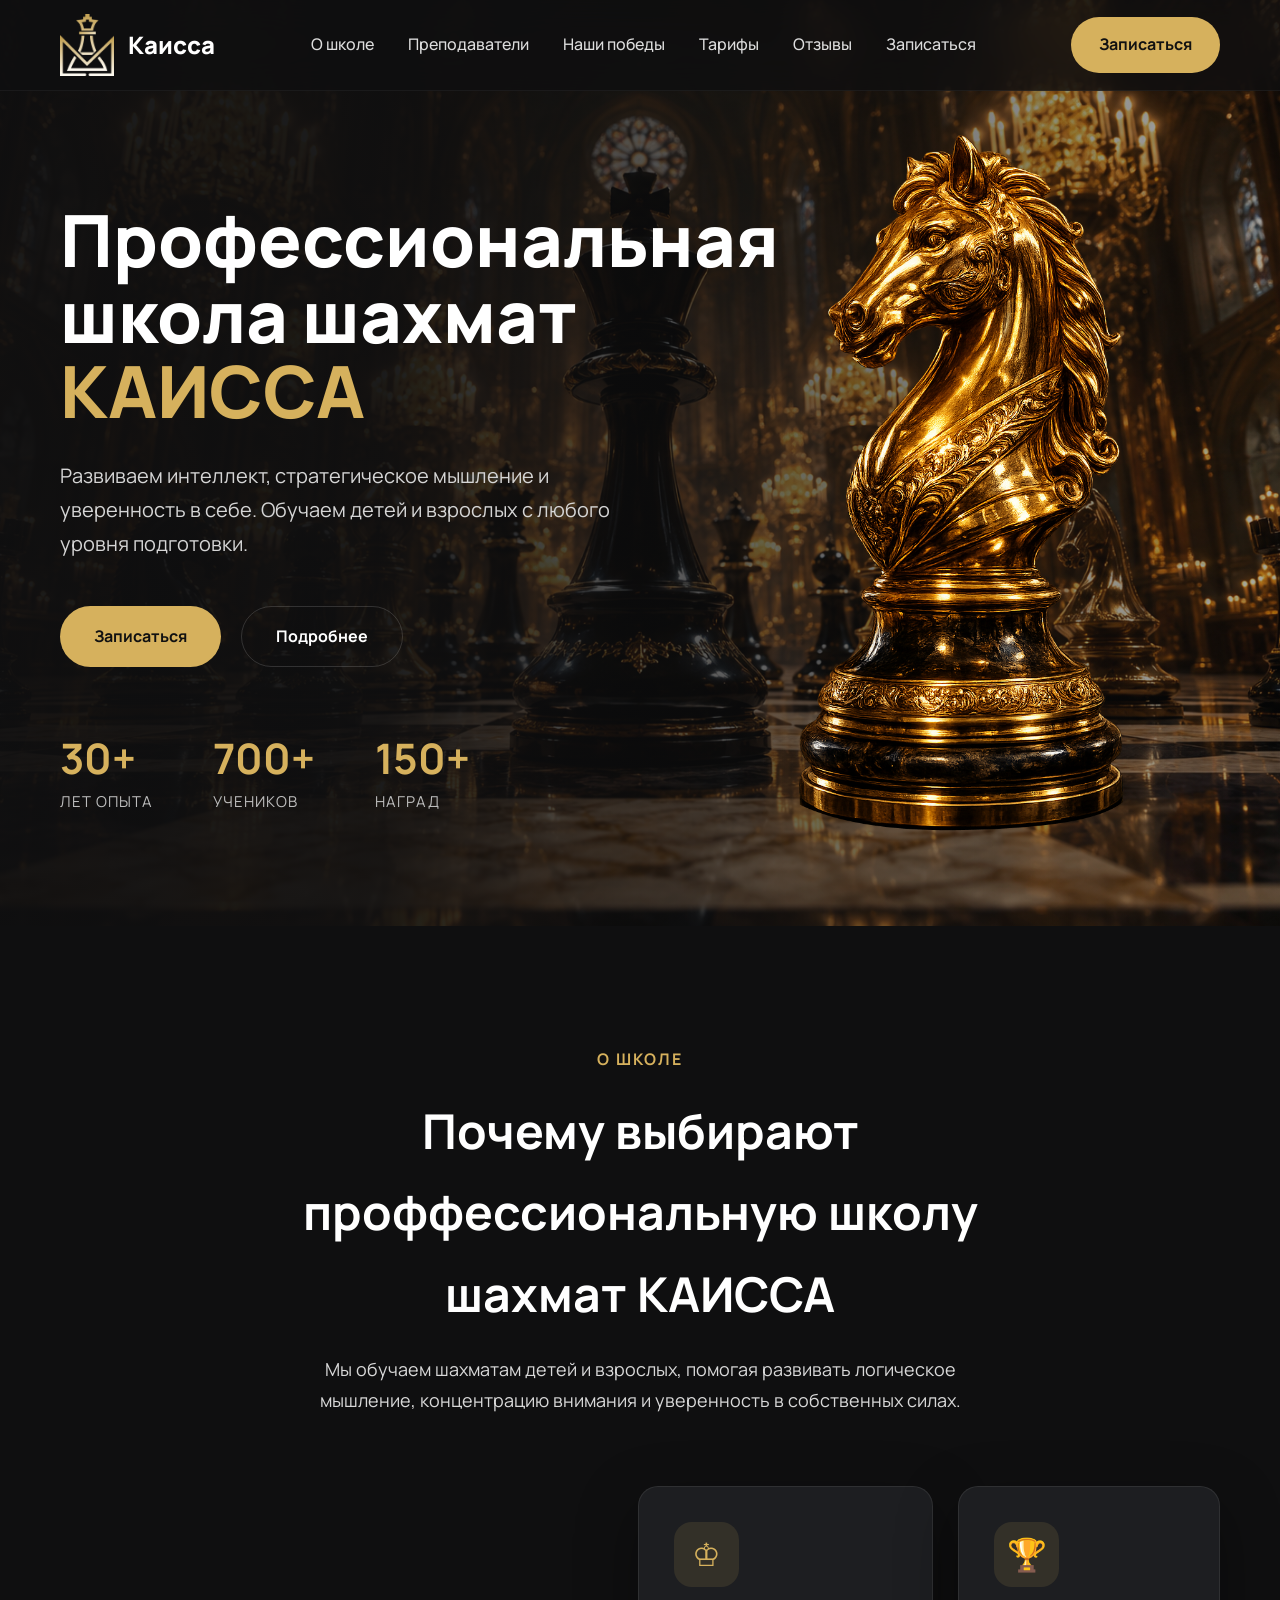
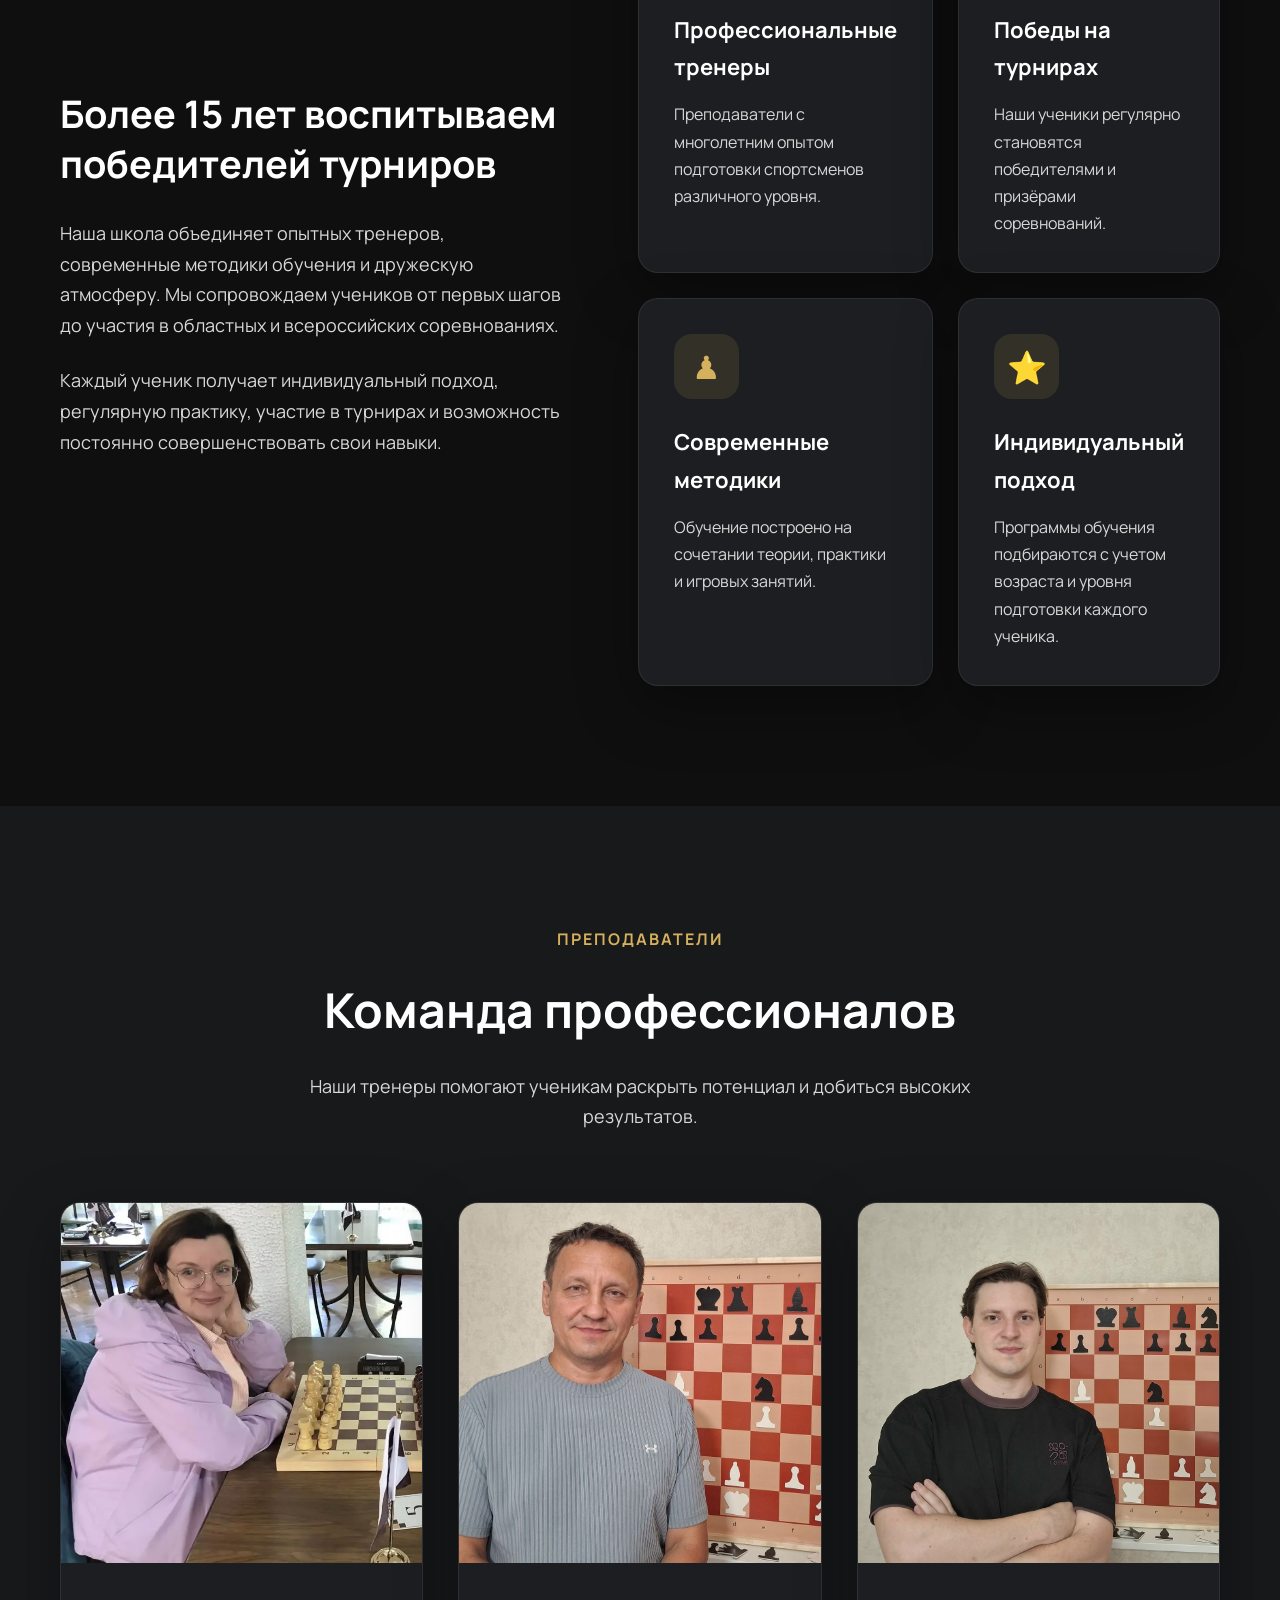
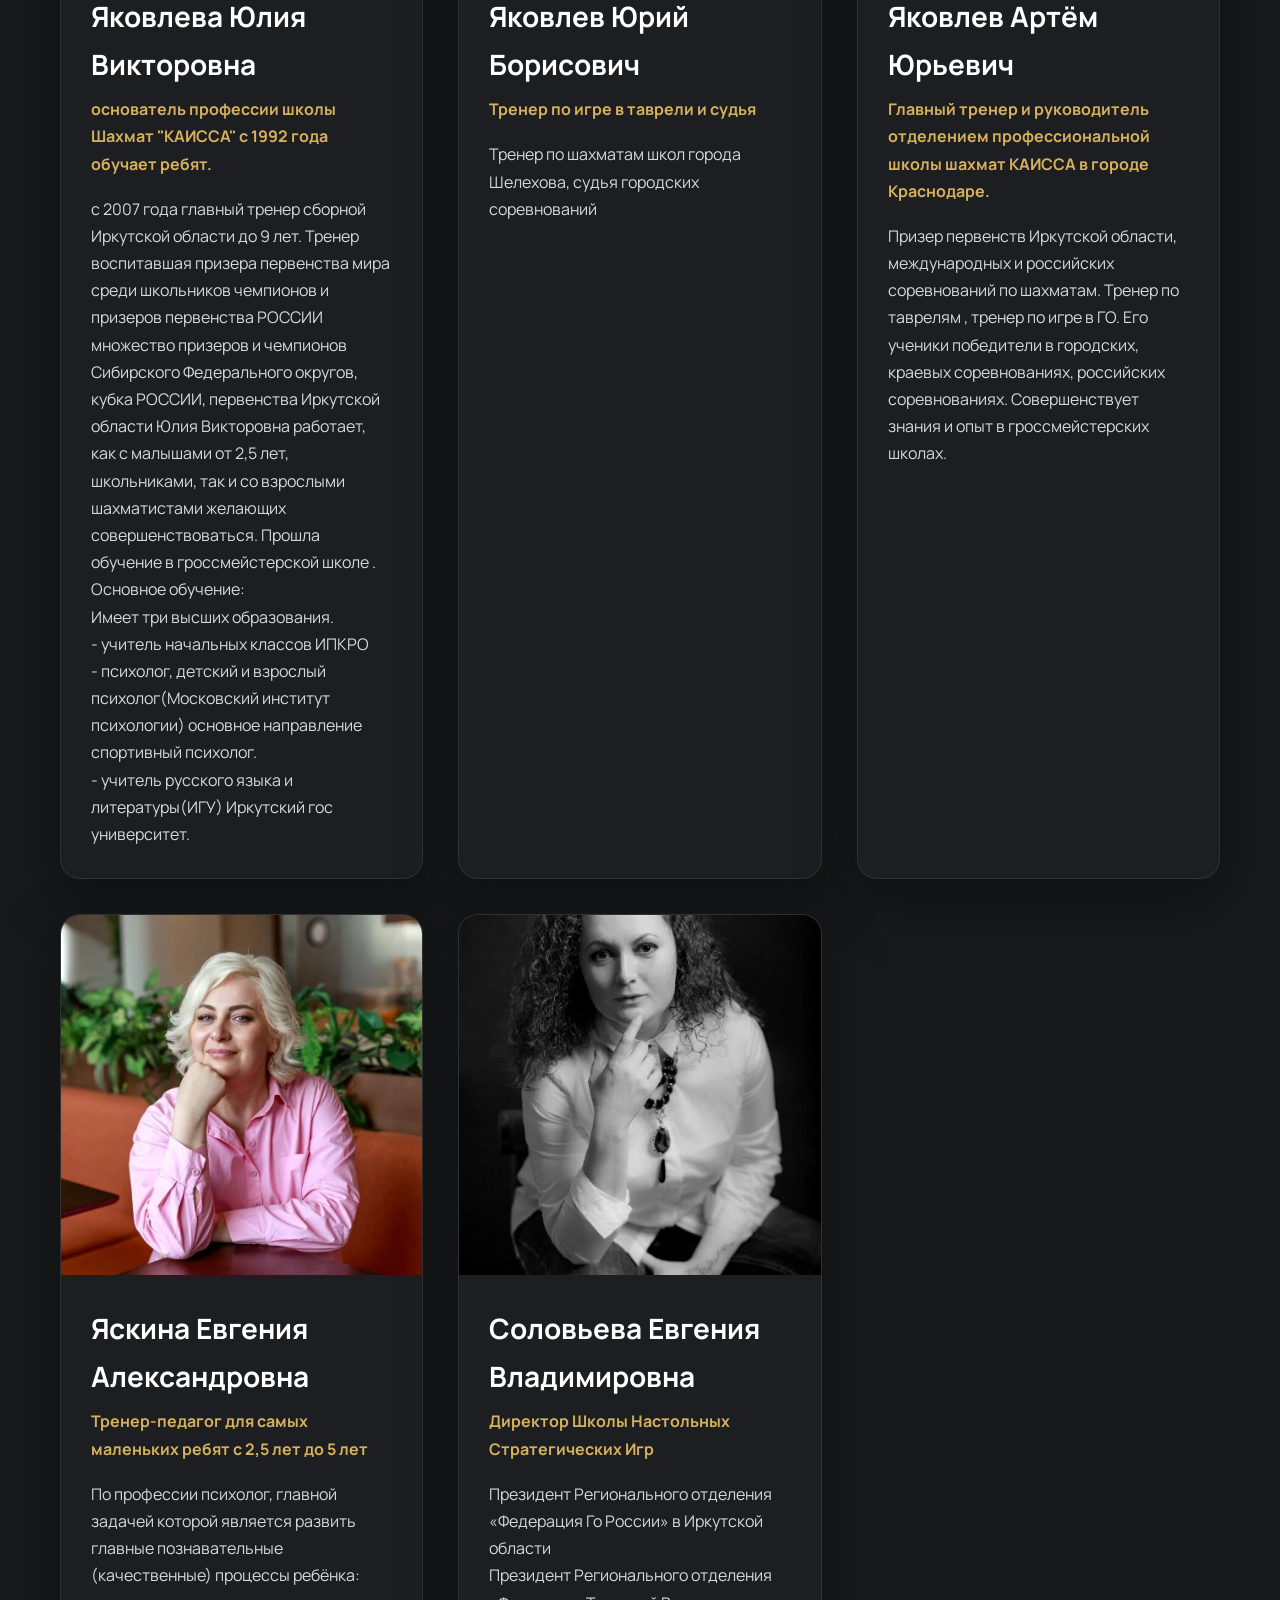
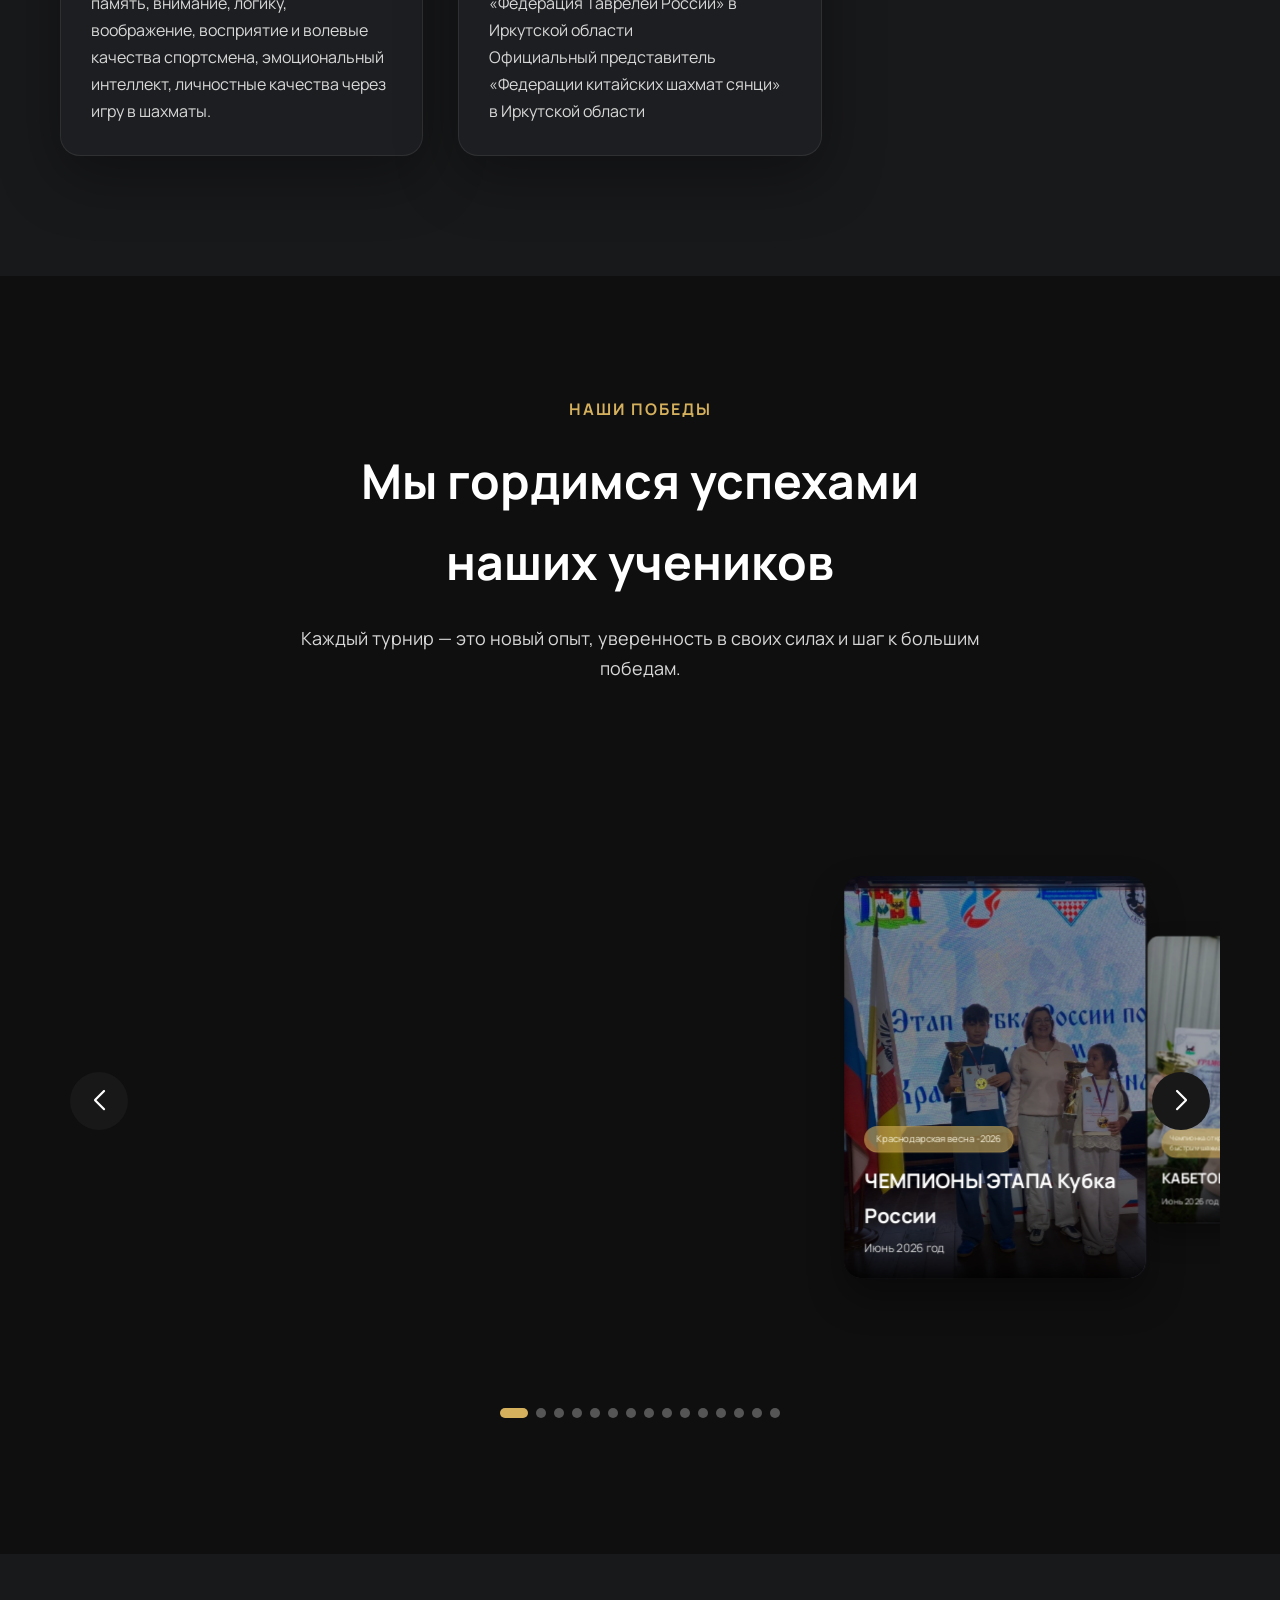
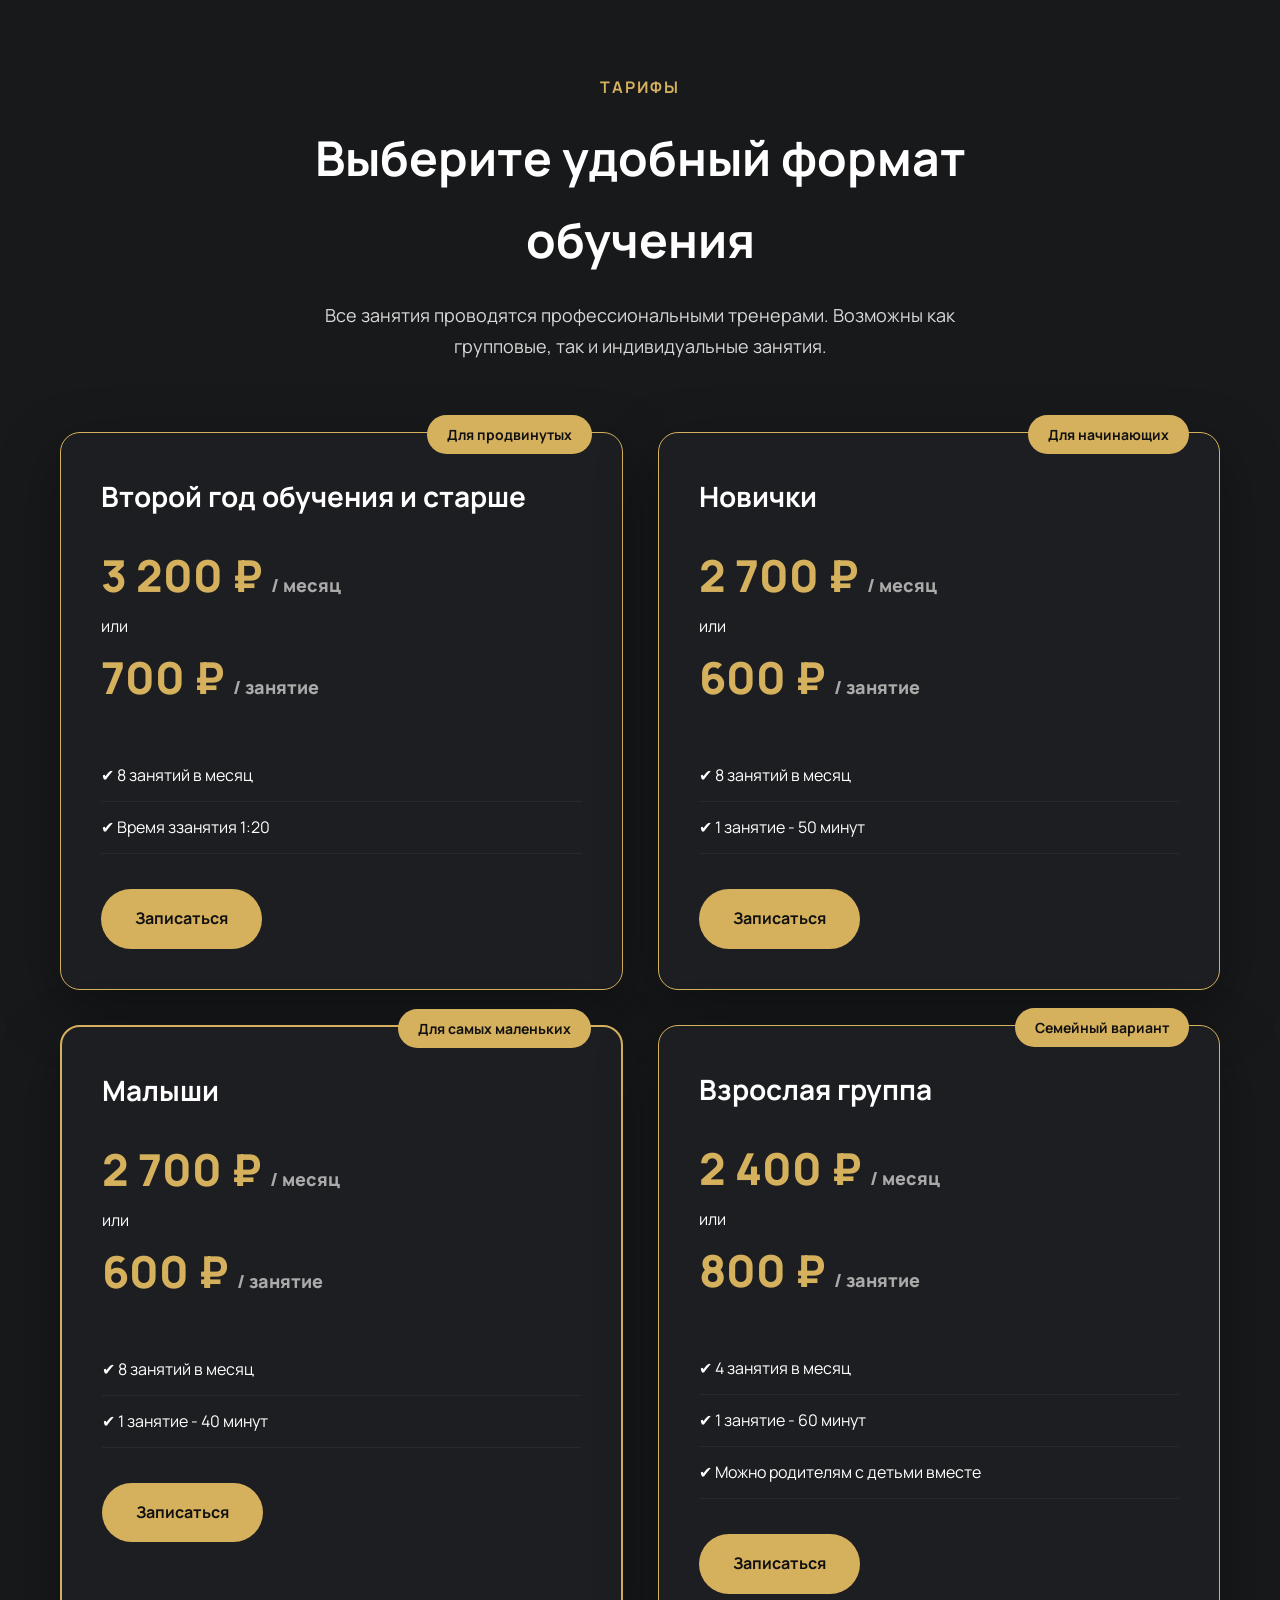
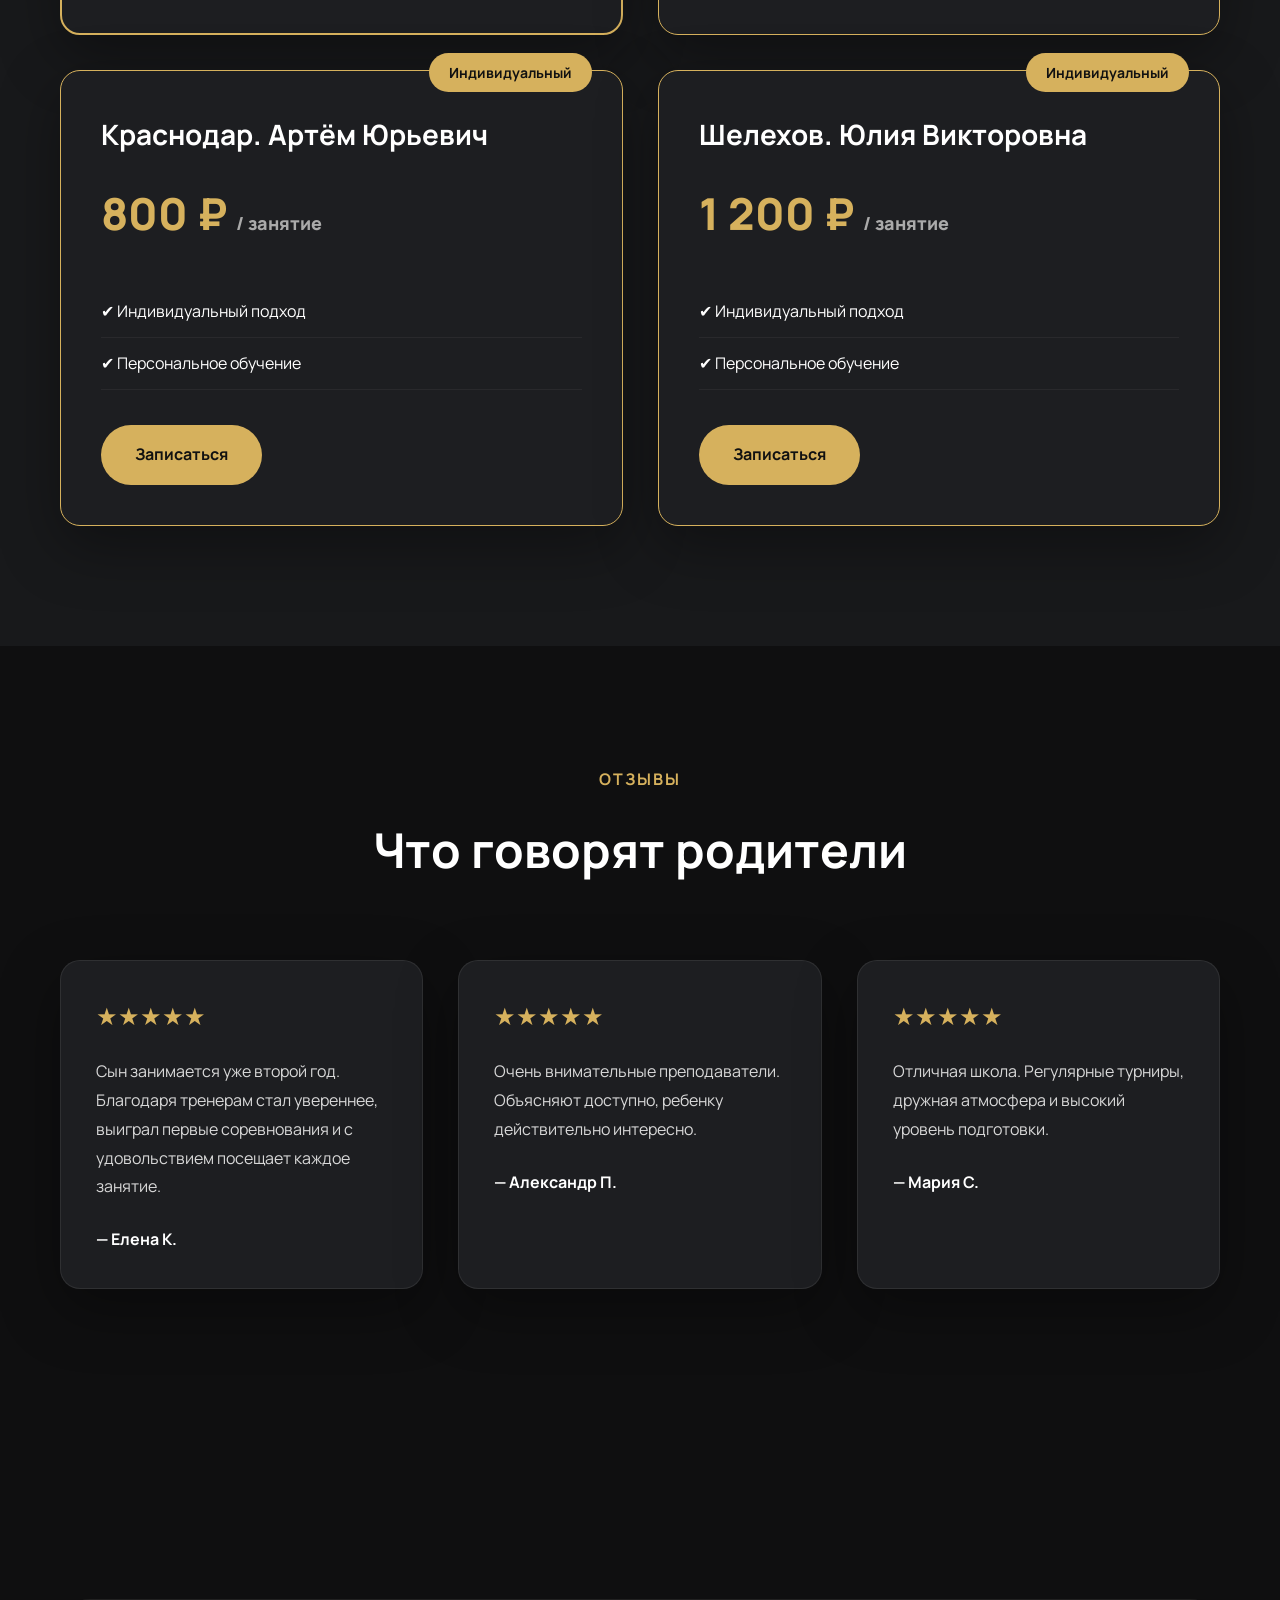
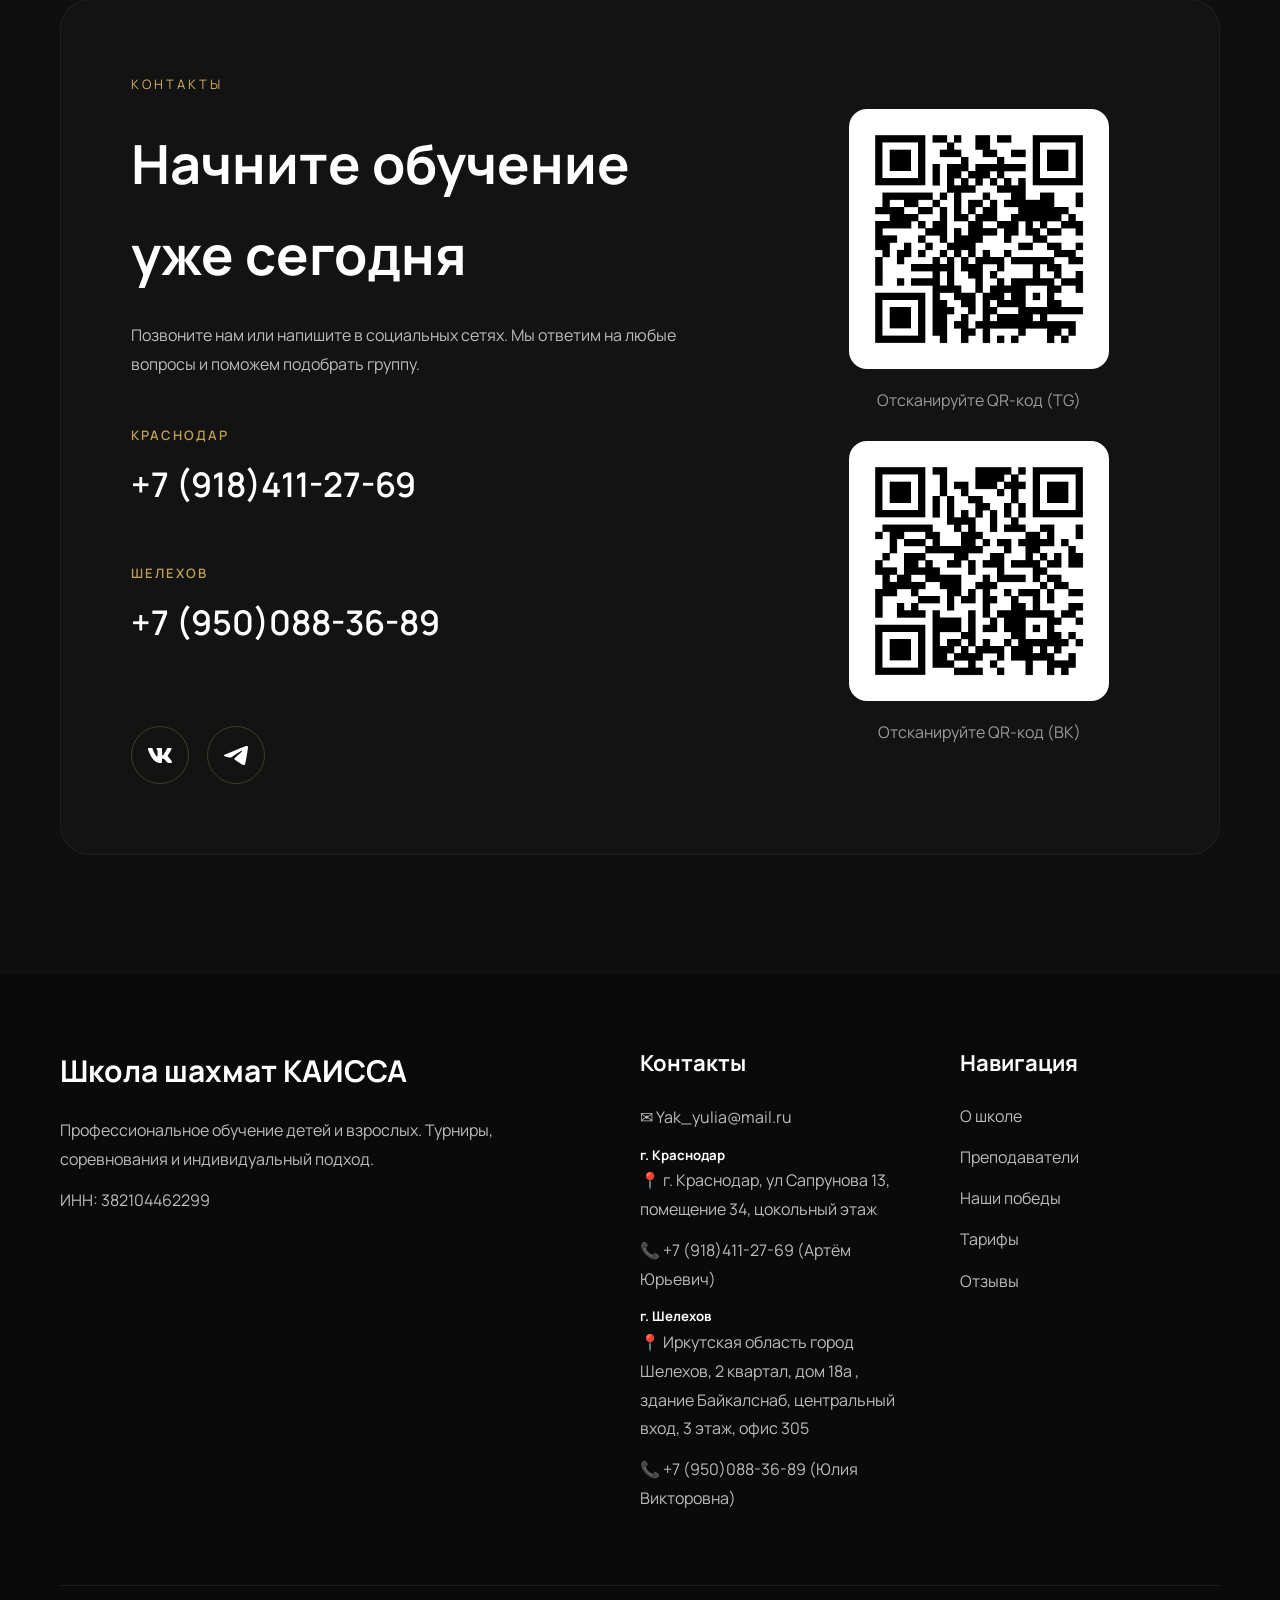
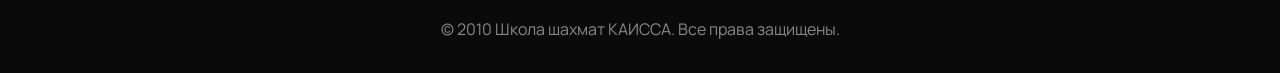
==== commit 529cf8ad: "Add files via upload" ====
--- a/index.html
+++ b/index.html
@@ -18,7 +18,6 @@
     <link rel="stylesheet" href="css/sections.css">
     <link rel="stylesheet" href="css/swiper.css">
     <link rel="stylesheet" href="css/adaptive.css">
-    <link rel="stylesheet" href="css/mobile.css">
 </head>
 <body>
 <header class="header">
--- a/css/style.css
+++ b/css/style.css
@@ -28,7 +28,8 @@
 }
 img{
     display:block;
-    width:100%;
+    max-width:100%;
+    height:auto;
 }
 a{
     color:inherit;
@@ -41,8 +42,10 @@
     list-style:none;
 }
 .container{
-    width:min(1200px,92%);
+    width:100%;
+    max-width:1200px;
     margin:auto;
+    padding:0 20px;
 }
 .section{
     padding:120px 0;
@@ -535,4 +538,29 @@
 }
 .phone-block a:hover{
     color:var(--gold);
+}
+html{
+
+    overflow-x:hidden;
+
+}
+
+body{
+
+    overflow-x:hidden;
+
+}
+
+img{
+
+    max-width:100%;
+
+    height:auto;
+
+}
+
+*{
+
+    box-sizing:border-box;
+
 }
--- a/css/adaptive.css
+++ b/css/adaptive.css
@@ -1,109 +1,931 @@
+/*==================================================
+                ADAPTIVE.CSS
+        Шахматная школа "Каисса"
+==================================================*/
+
+
+
+/*==================================================
+                ≤ 1200px
+==================================================*/
+
 @media (max-width:1200px){
+
     .container{
-        width:95%;
+
+        max-width:100%;
+
+        padding:0 24px;
+
     }
-    .hero h1{
-        font-size:60px;
+
+    .hero-content{
+
+        gap:60px;
+
     }
-}
+
+    .hero-image img{
+
+        max-width:420px;
+
+    }
+
+    .section{
+
+        padding:90px 0;
+
+    }
+
+}
+
+
+
+/*==================================================
+                ≤ 992px
+==================================================*/
+
 @media (max-width:992px){
-    .menu{
-        position:fixed;
-        top:90px;
-        left:-100%;
-        width:100%;
-        background:#141414;
-        flex-direction:column;
-        align-items:center;
-        gap:30px;
-        padding:50px 0;
-        transition:.4s;
-    }
-    .menu.active{
-        left:0;
-    }
-    .burger{
-        display:block;
-    }
-    .header-btn{
-        display:none;
-    }
-    .hero{
-        text-align:center;
-    }
-    .hero-text{
-        margin:auto;
-    }
-    .hero-buttons{
-        justify-content:center;
-    }
-    .hero-stats{
-        justify-content:center;
-    }
-    .about-grid{
-        grid-template-columns:1fr;
-    }
-    .teachers-grid{
-        grid-template-columns:1fr 1fr;
-    }
-    .prices-grid{
-        grid-template-columns:1fr;
-    }
-    .reviews-grid{
-        grid-template-columns:1fr;
-    }
-    .footer-grid{
-        grid-template-columns:1fr;
-        text-align:center;
-    }
-}
+
+/*================ HEADER ================*/
+
+.header{
+
+    height:80px;
+
+}
+
+.header .container{
+
+    height:100%;
+
+}
+
+/*================ BURGER ================*/
+
+.burger{
+
+    display:flex;
+
+    flex-direction:column;
+
+    justify-content:center;
+
+    gap:6px;
+
+    width:42px;
+
+    height:42px;
+
+    cursor:pointer;
+
+    background:none;
+
+    border:none;
+
+    z-index:1100;
+
+}
+
+.burger span{
+
+    width:28px;
+
+    height:2px;
+
+    background:#fff;
+
+    transition:.35s;
+
+    border-radius:10px;
+
+}
+
+/* Анимация */
+
+.burger.active span:nth-child(1){
+
+    transform:translateY(8px) rotate(45deg);
+
+}
+
+.burger.active span:nth-child(2){
+
+    opacity:0;
+
+}
+
+.burger.active span:nth-child(3){
+
+    transform:translateY(-8px) rotate(-45deg);
+
+}
+
+/*================ MENU ================*/
+
+.menu{
+
+    position:fixed;
+
+    top:80px;
+
+    left:-100%;
+
+    width:100%;
+
+    height:calc(100vh - 80px);
+
+    background:#0f0f0f;
+
+    display:flex;
+
+    flex-direction:column;
+
+    justify-content:flex-start;
+
+    align-items:center;
+
+    padding-top:60px;
+
+    gap:28px;
+
+    transition:.35s;
+
+    z-index:1000;
+
+}
+
+.menu.active{
+
+    left:0;
+
+}
+
+.menu li{
+
+    width:100%;
+
+    text-align:center;
+
+}
+
+.menu a{
+
+    display:block;
+
+    padding:12px;
+
+    font-size:20px;
+
+}
+
+/* кнопка в шапке */
+
+.header-btn{
+
+    display:none;
+
+}
+
+/*================ HERO ================*/
+
+.hero{
+
+    min-height:auto;
+
+    padding-top:140px;
+
+    padding-bottom:90px;
+
+}
+
+.hero-content{
+
+    display:grid;
+
+    grid-template-columns:1fr;
+
+    gap:50px;
+
+    text-align:center;
+
+}
+
+.hero-text{
+
+    max-width:700px;
+
+    margin:0 auto;
+
+}
+
+.hero-image{
+
+    display:none;
+
+}
+
+/* Заголовок */
+
+.hero h1{
+
+    font-size:56px;
+
+    line-height:1.1;
+
+}
+
+.hero p{
+
+    font-size:18px;
+
+    margin:28px auto;
+
+}
+
+/* Кнопки */
+
+.hero-buttons{
+
+    justify-content:center;
+
+    flex-wrap:wrap;
+
+    gap:18px;
+
+}
+
+.hero-buttons .btn{
+
+    width:260px;
+
+}
+
+/* Статистика */
+
+.hero-stats{
+
+    justify-content:center;
+
+    gap:40px;
+
+    flex-wrap:wrap;
+
+}
+
+.hero-stats div{
+
+    min-width:120px;
+
+}
+
+}
+
+
+
+/*==================================================
+                ≤ 768px
+==================================================*/
+
 @media (max-width:768px){
-    .section{
-        padding:90px 0;
-    }
-    .hero{
-        min-height:90vh;
-    }
-    .hero h1{
-        font-size:46px;
-    }
-    .hero p{
-        font-size:17px;
-    }
-    .hero-buttons{
-        flex-direction:column;
-    }
-    .hero-buttons .btn{
-        width:100%;
-    }
-    .hero-stats{
-        flex-wrap:wrap;
-        gap:25px;
-    }
-    .about-cards{
-        grid-template-columns:1fr;
-    }
-    .teachers-grid{
-        grid-template-columns:1fr;
-    }
-    .form-grid{
-        grid-template-columns:1fr;
-    }
-    .section-header h2{
-        font-size:36px;
-    }
-}
-@media(max-width:480px){
-    .hero h1{
-        font-size:36px;
-    }
-    .section-header h2{
-        font-size:30px;
-    }
-    .logo span{
-        display:none;
-    }
-    .hero-stats{
-        justify-content:space-between;
-    }
+
+.container{
+
+    padding:0 18px;
+
+}
+
+/* HERO */
+
+.hero{
+
+    padding-top:120px;
+
+    padding-bottom:70px;
+
+}
+
+.hero-badge{
+
+    font-size:13px;
+
+}
+
+.hero h1{
+
+    font-size:40px;
+
+}
+
+.hero p{
+
+    font-size:16px;
+
+    line-height:1.7;
+
+}
+
+.hero-buttons{
+
+    flex-direction:column;
+
+    align-items:center;
+
+}
+
+.hero-buttons .btn{
+
+    width:100%;
+
+    max-width:320px;
+
+}
+
+.hero-stats{
+
+    gap:25px;
+
+}
+
+.hero-stats strong{
+
+    font-size:28px;
+
+}
+
+.hero-stats span{
+
+    font-size:14px;
+
+}
+
+}
+/*==================================================
+                ≤ 992px
+            SECTIONS
+==================================================*/
+
+@media (max-width:992px){
+
+/*==========================
+        ОБЩИЕ СЕКЦИИ
+==========================*/
+
+.section{
+
+    padding:90px 0;
+
+}
+
+.section-header{
+
+    margin-bottom:60px;
+
+    text-align:center;
+
+}
+
+.section-header h2{
+
+    font-size:42px;
+
+}
+
+.section-header p{
+
+    max-width:700px;
+
+    margin:20px auto 0;
+
+}
+
+/*==========================
+        ABOUT
+==========================*/
+
+.about-content{
+
+    grid-template-columns:1fr;
+
+    gap:60px;
+
+}
+
+.about-image{
+
+    order:-1;
+
+    max-width:600px;
+
+    margin:auto;
+
+}
+
+.about-text{
+
+    text-align:center;
+
+}
+
+/*==========================
+        FEATURES
+==========================*/
+
+.features-grid{
+
+    grid-template-columns:repeat(2,1fr);
+
+    gap:24px;
+
+}
+
+/*==========================
+        TRAINERS
+==========================*/
+
+.trainers-grid{
+
+    grid-template-columns:repeat(2,1fr);
+
+    gap:28px;
+
+}
+
+.trainer-card{
+
+    height:100%;
+
+}
+
+/*==========================
+        ACHIEVEMENTS
+==========================*/
+
+.achievement-card{
+
+    height:520px;
+
+}
+
+.achievement-overlay{
+
+    padding:28px;
+
+}
+
+.achievement-overlay h3{
+
+    font-size:24px;
+
+}
+
+/*==========================
+        FORM
+==========================*/
+
+.form-wrapper{
+
+    grid-template-columns:1fr;
+
+    gap:50px;
+
+}
+
+.form-info{
+
+    text-align:center;
+
+}
+
+.form-info p{
+
+    margin:auto;
+
+}
+
+}
+/*==================================================
+                ≤768px
+            SECTIONS
+==================================================*/
+
+@media (max-width:768px){
+
+/*==========================
+        SECTION
+==========================*/
+
+.section{
+
+    padding:70px 0;
+
+}
+
+.section-header{
+
+    margin-bottom:45px;
+
+}
+
+.section-header span{
+
+    font-size:13px;
+
+}
+
+.section-header h2{
+
+    font-size:32px;
+
+    line-height:1.2;
+
+}
+
+.section-header p{
+
+    font-size:16px;
+
+}
+
+/*==========================
+        ABOUT
+==========================*/
+
+.about-content{
+
+    gap:40px;
+
+}
+
+.about-image{
+
+    max-width:100%;
+
+}
+
+.about-text{
+
+    text-align:left;
+
+}
+
+/*==========================
+        FEATURES
+==========================*/
+
+.features-grid{
+
+    grid-template-columns:1fr;
+
+    gap:20px;
+
+}
+
+.feature-card{
+
+    padding:30px;
+
+}
+
+/*==========================
+        TRAINERS
+==========================*/
+
+.trainers-grid{
+
+    grid-template-columns:1fr;
+
+    gap:24px;
+
+}
+
+.trainer-card{
+
+    max-width:420px;
+
+    margin:auto;
+
+}
+
+/*==========================
+        SWIPER
+==========================*/
+
+.achievementsSwiper{
+
+    padding-bottom:60px;
+
+}
+
+.achievement-card{
+
+    height:420px;
+
+}
+
+.achievement-overlay{
+
+    padding:22px;
+
+}
+
+.achievement-overlay h3{
+
+    font-size:20px;
+
+}
+
+.achievement-overlay p{
+
+    font-size:14px;
+
+}
+
+.achievement-badge{
+
+    font-size:12px;
+
+}
+
+/*==========================
+        FORM
+==========================*/
+
+.form-wrapper{
+
+    gap:35px;
+
+}
+
+.form{
+
+    padding:30px 24px;
+
+}
+
+.form input,
+
+.form textarea,
+
+.form select{
+
+    font-size:16px;
+
+}
+
+.form button{
+
+    width:100%;
+
+}
+
+}
+/*==================================================
+                SWIPER FIX
+==================================================*/
+
+.swiper{
+
+    width:100%;
+
+    overflow:hidden;
+
+}
+
+.swiper-wrapper{
+
+    align-items:stretch;
+
+}
+
+.swiper-slide{
+
+    height:auto;
+
+    display:flex;
+
+}
+
+.achievement-card{
+
+    width:100%;
+
+}
+/*==================================================
+                ≤ 992px
+        CONTACTS + FOOTER
+==================================================*/
+
+@media (max-width:992px){
+
+/*==========================
+        CONTACTS
+==========================*/
+
+.contact-box{
+
+    grid-template-columns:1fr;
+
+    gap:60px;
+
+    padding:50px;
+
+    text-align:center;
+
+}
+
+.contact-left{
+
+    display:flex;
+
+    flex-direction:column;
+
+    align-items:center;
+
+}
+
+.contact-left h2{
+
+    font-size:44px;
+
+}
+
+.contact-left p{
+
+    max-width:600px;
+
+}
+
+.phones{
+
+    align-items:center;
+
+}
+
+.socials{
+
+    justify-content:center;
+
+}
+
+.contact-right{
+
+    margin:auto;
+
+}
+
+.contact-right img{
+
+    width:240px;
+
+}
+
+/*==========================
+        FOOTER
+==========================*/
+
+.footer{
+
+    text-align:center;
+
+}
+
+.footer-content{
+
+    display:flex;
+
+    flex-direction:column;
+
+    gap:30px;
+
+    align-items:center;
+
+}
+
+.footer-menu{
+
+    flex-wrap:wrap;
+
+    justify-content:center;
+
+    gap:18px;
+
+}
+
+}
+/*==================================================
+                ≤768px
+        CONTACTS + FOOTER
+==================================================*/
+
+@media (max-width:768px){
+
+/*==========================
+        CONTACTS
+==========================*/
+
+.contact-box{
+
+    padding:35px 25px;
+
+    gap:45px;
+
+}
+
+.contact-left h2{
+
+    font-size:34px;
+
+}
+
+.contact-left p{
+
+    font-size:16px;
+
+    line-height:1.7;
+
+}
+
+.phone-block{
+
+    margin-bottom:24px;
+
+}
+
+.phone-city{
+
+    font-size:12px;
+
+}
+
+.phone-block a{
+
+    font-size:24px;
+
+}
+
+.socials{
+
+    gap:16px;
+
+}
+
+.socials a{
+
+    width:56px;
+
+    height:56px;
+
+}
+
+.socials img{
+
+    width:24px;
+
+    height:24px;
+
+}
+
+.contact-right img{
+
+    width:200px;
+
+}
+
+.contact-right span{
+
+    font-size:15px;
+
+}
+
+/*==========================
+        FOOTER
+==========================*/
+
+.footer{
+
+    padding:35px 0;
+
+}
+
+.footer-logo{
+
+    font-size:26px;
+
+}
+
+.footer-menu{
+
+    flex-direction:column;
+
+    gap:14px;
+
+}
+
+.footer-copy{
+
+    font-size:14px;
+
+}
+
 }
